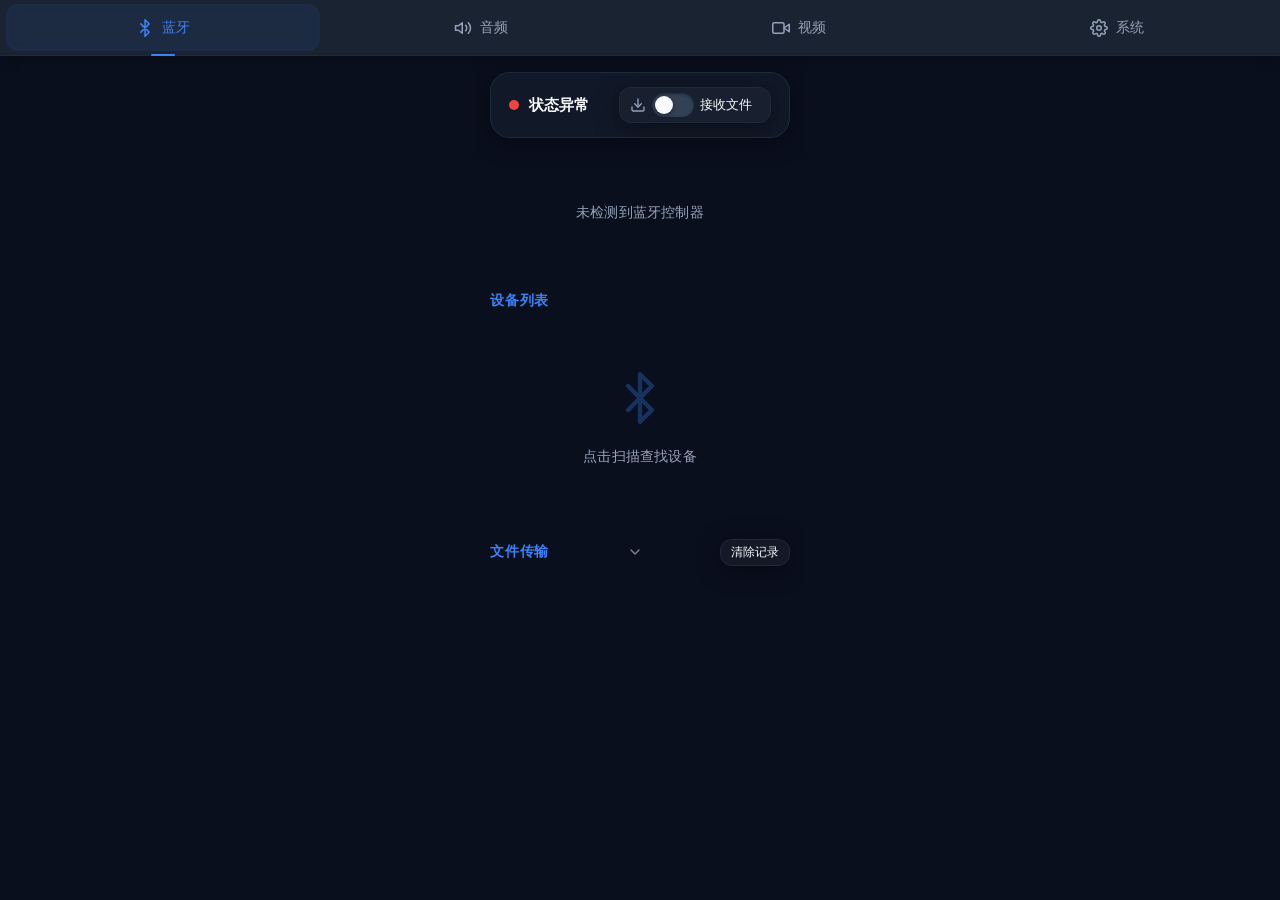
==== app/web/index.html @ a7a77ef3 "refactor: 将项目重命名为 MediaBridge 本次变更将整个项目从 MediaHub 重命名为 MediaBridge，包括： 1. 替换所有日志器名称、配置文件名、服务标识 2. 更新" ====
<!DOCTYPE html>
<html lang="zh-CN">
<head>
    <meta charset="UTF-8">
    <meta name="viewport" content="width=device-width, initial-scale=1.0">
    <meta http-equiv="Cache-Control" content="no-cache, no-store, must-revalidate">
    <meta http-equiv="Pragma" content="no-cache">
    <meta http-equiv="Expires" content="0">
    <title>MediaBridge</title>
    <link rel="stylesheet" href="css/style.css">
</head>
<body>
    <div class="app-container">
        <nav class="tab-nav">
            <button class="tab-item active" data-tab="bluetooth">
                <svg viewBox="0 0 24 24" fill="none" stroke="currentColor" stroke-width="2" stroke-linecap="round" stroke-linejoin="round">
                    <path d="M6.5 6.5l11 11L12 23V1l5.5 5.5-11 11"/>
                </svg>
                <span>蓝牙</span>
            </button>
            <button class="tab-item" data-tab="audio">
                <svg viewBox="0 0 24 24" fill="none" stroke="currentColor" stroke-width="2" stroke-linecap="round" stroke-linejoin="round">
                    <polygon points="11 5 6 9 2 9 2 15 6 15 11 19 11 5"/>
                    <path d="M15.54 8.46a5 5 0 0 1 0 7.07"/>
                    <path d="M19.07 4.93a10 10 0 0 1 0 14.14"/>
                </svg>
                <span>音频</span>
            </button>
            <button class="tab-item" data-tab="video">
                <svg viewBox="0 0 24 24" fill="none" stroke="currentColor" stroke-width="2" stroke-linecap="round" stroke-linejoin="round">
                    <polygon points="23 7 16 12 23 17 23 7"/>
                    <rect x="1" y="5" width="15" height="14" rx="2" ry="2"/>
                </svg>
                <span>视频</span>
            </button>
            <button class="tab-item" data-tab="system">
                <svg viewBox="0 0 24 24" fill="none" stroke="currentColor" stroke-width="2" stroke-linecap="round" stroke-linejoin="round">
                    <circle cx="12" cy="12" r="3"/>
                    <path d="M19.4 15a1.65 1.65 0 0 0 .33 1.82l.06.06a2 2 0 0 1 0 2.83 2 2 0 0 1-2.83 0l-.06-.06a1.65 1.65 0 0 0-1.82-.33 1.65 1.65 0 0 0-1 1.51V21a2 2 0 0 1-2 2 2 2 0 0 1-2-2v-.09A1.65 1.65 0 0 0 9 19.4a1.65 1.65 0 0 0-1.82.33l-.06.06a2 2 0 0 1-2.83 0 2 2 0 0 1 0-2.83l.06-.06a1.65 1.65 0 0 0 .33-1.82 1.65 1.65 0 0 0-1.51-1H3a2 2 0 0 1-2-2 2 2 0 0 1 2-2h.09A1.65 1.65 0 0 0 4.6 9a1.65 1.65 0 0 0-.33-1.82l-.06-.06a2 2 0 0 1 0-2.83 2 2 0 0 1 2.83 0l.06.06a1.65 1.65 0 0 0 1.82.33H9a1.65 1.65 0 0 0 1-1.51V3a2 2 0 0 1 2-2 2 2 0 0 1 2 2v.09a1.65 1.65 0 0 0 1 1.51 1.65 1.65 0 0 0 1.82-.33l.06-.06a2 2 0 0 1 2.83 0 2 2 0 0 1 0 2.83l-.06.06a1.65 1.65 0 0 0-.33 1.82V9a1.65 1.65 0 0 0 1.51 1H21a2 2 0 0 1 2 2 2 2 0 0 1-2 2h-.09a1.65 1.65 0 0 0-1.51 1z"/>
                </svg>
                <span>系统</span>
            </button>
        </nav>

        <main class="main-content">
            <section id="bluetoothTab" class="tab-panel active">
                <div class="status-bar">
                    <div class="status-left">
                        <div id="overallStatusDot" class="status-dot"></div>
                        <span id="overallStatusText">检测中...</span>
                        <div class="controller-info-inline" id="controllerInfoInline"></div>
                    </div>
                    <div class="status-right">
                        <div class="power-toggle" id="powerToggle" style="display: none;">
                            <svg class="power-icon" viewBox="0 0 24 24" fill="none" stroke="currentColor" stroke-width="2" stroke-linecap="round" stroke-linejoin="round">
                                <path d="M18.36 6.64a9 9 0 1 1-12.72 0"/>
                                <line x1="12" y1="2" x2="12" y2="12"/>
                            </svg>
                            <label class="switch">
                                <input type="checkbox" id="powerSwitch">
                                <span class="slider"></span>
                            </label>
                            <span class="toggle-label">电源</span>
                        </div>
                        <div class="power-toggle discoverable-toggle" id="discoverableToggle" style="display: none;">
                            <svg class="power-icon" viewBox="0 0 24 24" fill="none" stroke="currentColor" stroke-width="2" stroke-linecap="round" stroke-linejoin="round">
                                <path d="M1 12s4-8 11-8 11 8 11 8-4 8-11 8-11-8-11-8z"/>
                                <circle cx="12" cy="12" r="3"/>
                            </svg>
                            <label class="switch">
                                <input type="checkbox" id="discoverableSwitch">
                                <span class="slider"></span>
                            </label>
                            <span class="toggle-label">可发现</span>
                            <input type="number" id="discoverableTimeout" class="discoverable-timeout-input" value="180" min="0" max="3600" step="30" title="可发现超时（秒）" style="display:none;">
                            <span id="discoverableTimeoutLabel" class="discoverable-timeout-label" style="display:none;">秒</span>
                        </div>
                        <div class="power-toggle pairable-toggle" id="pairableToggle" style="display: none;">
                            <svg class="power-icon" viewBox="0 0 24 24" fill="none" stroke="currentColor" stroke-width="2" stroke-linecap="round" stroke-linejoin="round">
                                <path d="M21 2l-2 2m-7.61 7.61a5.5 5.5 0 1 1-7.778 7.778 5.5 5.5 0 0 1 7.777-7.777zm0 0L15.5 7.5m0 0l3 3L22 7l-3-3m-3.5 3.5L19 4"/>
                            </svg>
                            <label class="switch">
                                <input type="checkbox" id="pairableSwitch">
                                <span class="slider"></span>
                            </label>
                            <span class="toggle-label">可配对</span>
                        </div>
                        <div class="power-toggle reconnect-toggle" id="reconnectToggle" style="display: none;">
                            <svg class="power-icon" viewBox="0 0 24 24" fill="none" stroke="currentColor" stroke-width="2" stroke-linecap="round" stroke-linejoin="round">
                                <polyline points="23 4 23 10 17 10"/>
                                <path d="M20.49 15a9 9 0 1 1-2.12-9.36L23 10"/>
                            </svg>
                            <label class="switch">
                                <input type="checkbox" id="autoReconnectSwitch">
                                <span class="slider"></span>
                            </label>
                            <span class="toggle-label">自动重连</span>
                        </div>
                        <div class="power-toggle obex-receive-toggle" id="obexReceiveToggle">
                            <svg class="power-icon" viewBox="0 0 24 24" fill="none" stroke="currentColor" stroke-width="2" stroke-linecap="round" stroke-linejoin="round">
                                <path d="M21 15v4a2 2 0 0 1-2 2H5a2 2 0 0 1-2-2v-4"/><polyline points="7 10 12 15 17 10"/><line x1="12" y1="15" x2="12" y2="3"/>
                            </svg>
                            <label class="switch" title="接收文件开关">
                                <input type="checkbox" id="obexReceiveSwitch">
                                <span class="slider"></span>
                            </label>
                            <span class="toggle-label">接收文件</span>
                        </div>
                        <button id="scanBtn" class="btn btn-primary btn-scan">
                            <svg viewBox="0 0 24 24" fill="none" stroke="currentColor" stroke-width="2" stroke-linecap="round" stroke-linejoin="round">
                                <circle cx="11" cy="11" r="8"/><line x1="21" y1="21" x2="16.65" y2="16.65"/>
                            </svg>
                            扫描
                        </button>
                        <button id="installDriverBtn" class="btn btn-accent" style="display: none;">安装驱动</button>
                    </div>
                </div>

                <div id="controllersGrid" class="controllers-grid">
                    <div class="loading-state"><div class="spinner"></div></div>
                </div>

                <div class="section-header">
                    <h2>设备列表</h2>
                    <span id="deviceCount" class="device-count"></span>
                </div>
                <div id="bluetoothDeviceList" class="device-grid">
                    <div class="empty-state">
                        <svg viewBox="0 0 24 24" fill="none" stroke="currentColor" stroke-width="2" stroke-linecap="round" stroke-linejoin="round">
                            <path d="M6.5 6.5l11 11L12 23V1l5.5 5.5-11 11"/>
                        </svg>
                        <p>点击扫描查找设备</p>
                    </div>
                </div>

                <div class="section-header collapsible-header section-header-spaced" id="fileTransferHeader">
                    <h2>文件传输</h2>
                    <svg class="collapse-icon" viewBox="0 0 24 24" fill="none" stroke="currentColor" stroke-width="2" stroke-linecap="round" stroke-linejoin="round"><polyline points="6 9 12 15 18 9"/></svg>
                    <div class="file-transfer-controls" onclick="event.stopPropagation();">
                        <button class="btn btn-sm btn-secondary" id="clearTransfersBtn">清除记录</button>
                    </div>
                </div>
                <div id="fileTransferList" class="file-transfer-list" style="display:none;">
                    <div class="empty-state">
                        <p>暂无文件传输</p>
                    </div>
                </div>
                <div id="receivedFilesSection" style="display:none;">
                    <div class="section-header received-files-header">
                        <h3>已接收文件</h3>
                    </div>
                    <div id="receivedFilesList" class="received-files-list"></div>
                </div>
            </section>

            <section id="audioTab" class="tab-panel">
                <div class="section-header">
                    <h2>音频设备</h2>
                    <button id="audioScanBtn" class="btn btn-secondary btn-scan">
                        <svg viewBox="0 0 24 24" fill="none" stroke="currentColor" stroke-width="2" stroke-linecap="round" stroke-linejoin="round">
                            <circle cx="11" cy="11" r="8"/><line x1="21" y1="21" x2="16.65" y2="16.65"/>
                        </svg>
                        扫描
                    </button>
                </div>
                <div id="audioDeviceList" class="device-grid">
                    <div class="loading-state"><div class="spinner"></div></div>
                </div>
                <div class="section-header section-header-spaced-sm">
                    <h2>应用路由</h2>
                    <button id="refreshStreamsBtn" class="btn btn-secondary btn-refresh">刷新</button>
                </div>
                <div id="routingOverview" class="routing-overview collapsed">
                    <div class="routing-overview-header" id="routingOverviewHeader">
                        <h3>
                            <svg viewBox="0 0 24 24" fill="none" stroke="currentColor" stroke-width="2" stroke-linecap="round" stroke-linejoin="round" width="14" height="14"><path d="M4 15s1-1 4-1 5 2 8 2 4-1 4-1V3s-1 1-4 1-5-2-8-2-4 1-4 1z"/><line x1="4" y1="22" x2="4" y2="15"/></svg>
                            路由概览
                        </h3>
                        <svg class="routing-overview-expand-icon" viewBox="0 0 24 24" fill="none" stroke="currentColor" stroke-width="2" stroke-linecap="round" stroke-linejoin="round"><polyline points="6 9 12 15 18 9"/></svg>
                    </div>
                    <div class="routing-overview-content" id="routingOverviewContent">
                        <p>加载中...</p>
                    </div>
                </div>
                <div id="audioStreamList" class="stream-list">
                    <div class="empty-state"><p class="empty-state-text">加载中...</p></div>
                </div>
            </section>

            <section id="videoTab" class="tab-panel">
                <div class="section-header">
                    <h2>视频设备</h2>
                    <button id="videoScanBtn" class="btn btn-secondary btn-scan">
                        <svg viewBox="0 0 24 24" fill="none" stroke="currentColor" stroke-width="2" stroke-linecap="round" stroke-linejoin="round">
                            <circle cx="11" cy="11" r="8"/><line x1="21" y1="21" x2="16.65" y2="16.65"/>
                        </svg>
                        扫描
                    </button>
                </div>
                <div id="videoDeviceList" class="device-grid">
                    <div class="empty-state">
                        <svg viewBox="0 0 24 24" fill="none" stroke="currentColor" stroke-width="2" stroke-linecap="round" stroke-linejoin="round">
                            <polygon points="23 7 16 12 23 17 23 7"/>
                            <rect x="1" y="5" width="15" height="14" rx="2" ry="2"/>
                        </svg>
                        <p>点击扫描查找视频设备</p>
                    </div>
                </div>
            </section>

            <section id="systemTab" class="tab-panel">
                <div class="section-header">
                    <h2>系统概览</h2>
                    <button id="fixAllBtn" class="btn btn-accent" style="display: none;">一键修复</button>
                </div>
                <div id="systemOverview" class="overview-container">
                    <div class="loading-state"><div class="spinner"></div></div>
                </div>
            </section>
        </main>
    </div>

    <div id="toastContainer" class="toast-container"></div>

    <div id="pinDialog" class="pin-dialog" style="display: none;">
        <div class="pin-dialog-backdrop"></div>
        <div class="pin-dialog-content">
            <h3>需要 PIN 码</h3>
            <p>此蓝牙设备要求输入 PIN 码才能配对。</p>
            <p class="pin-dialog-device" id="pinDialogDevice"></p>
            <input type="text" id="pinInput" class="pin-input" placeholder="输入 PIN 码（通常为 0000 或 1234）" maxlength="16" autocomplete="off">
            <div class="pin-dialog-actions">
                <button id="pinCancelBtn" class="btn btn-secondary">取消</button>
                <button id="pinConfirmBtn" class="btn btn-accent">确认配对</button>
            </div>
        </div>
    </div>

    <div id="fileSendDialog" class="pin-dialog" style="display: none;">
        <div class="pin-dialog-backdrop"></div>
        <div class="pin-dialog-content">
            <h3>发送文件</h3>
            <p>发送文件到：<span id="fileSendTarget" class="pin-dialog-device file-send-target"></span></p>
            <p class="file-send-hint">对方设备需支持 OBEX 文件传输（OPP），音频设备通常不支持</p>
            <div class="file-select-area" id="fileSelectArea">
                <svg viewBox="0 0 24 24" fill="none" stroke="currentColor" stroke-width="2" stroke-linecap="round" stroke-linejoin="round" width="32" height="32">
                    <path d="M21 15v4a2 2 0 0 1-2 2H5a2 2 0 0 1-2-2v-4"/>
                    <polyline points="17 8 12 3 7 8"/>
                    <line x1="12" y1="3" x2="12" y2="15"/>
                </svg>
                <p>点击选择文件或拖放文件到此处</p>
                <input type="file" id="fileSendInput" style="display:none;">
            </div>
            <div id="fileSendFileInfo" style="display:none;">
                <div class="file-info-row">
                    <span class="detail-label">文件名</span>
                    <span class="detail-value" id="fileSendName">-</span>
                </div>
                <div class="file-info-row">
                    <span class="detail-label">大小</span>
                    <span class="detail-value" id="fileSendSize">-</span>
                </div>
            </div>
            <div id="fileSendProgress" style="display:none;">
                <div class="transfer-progress-bar"><div class="transfer-progress-fill" id="fileSendProgressBar"></div></div>
                <p class="file-send-status" id="fileSendStatus">上传中...</p>
            </div>
            <div class="pin-dialog-actions pin-dialog-actions-spaced">
                <button id="fileSendCancelBtn" class="btn btn-secondary">取消</button>
                <button id="fileSendConfirmBtn" class="btn btn-accent" disabled>发送</button>
            </div>
        </div>
    </div>
    
    <script src="js/app.js"></script>
</body>
</html>
---- app/web/css/style.css ----
:root {
    /* ── 配色体系 ── */
    --color-primary: #0F172A;
    --color-primary-hover: #1E293B;
    --color-on-primary: #F8FAFC;
    --color-secondary: #334155;
    --color-accent: #3B82F6;
    --color-accent-hover: #60A5FA;
    --color-bluetooth: #2563EB;
    --color-status-green: #22C55E;
    --color-background: #0A0F1E;
    --color-surface: #111827;
    --color-surface-elevated: #1A2332;
    --color-foreground: #F8FAFC;
    --color-foreground-muted: #94A3B8;
    --color-border: #1E293B;
    --color-destructive: #EF4444;
    --color-success: #22C55E;
    --color-warning: #F59E0B;

    /* ── 圆角 ── */
    --radius-sm: 8px;
    --radius-md: 12px;
    --radius-lg: 16px;
    --radius-xl: 20px;

    /* ── 阴影 ── */
    --shadow-card: 0 4px 24px rgba(0, 0, 0, 0.4), 0 0 1px rgba(148, 163, 184, 0.1);
    --shadow-elevated: 0 8px 32px rgba(0, 0, 0, 0.5), 0 0 1px rgba(148, 163, 184, 0.08);

    /* ── 过渡 ── */
    --transition-fast: 180ms cubic-bezier(0.4, 0, 0.2, 1);
    --transition-normal: 280ms cubic-bezier(0.4, 0, 0.2, 1);
    --transition-spring: 400ms cubic-bezier(0.16, 1, 0.3, 1);

    /* ── 扫描动画尺寸 ── */
    --scan-size: 120px;
}

* {
    margin: 0;
    padding: 0;
    box-sizing: border-box;
}

html {
    font-size: 16px;
    -webkit-text-size-adjust: 100%;
}

html, body {
    height: 100%;
}

body {
    font-family: -apple-system, BlinkMacSystemFont, 'Segoe UI', 'PingFang SC', 'Microsoft YaHei', sans-serif;
    background: var(--color-background);
    color: var(--color-foreground);
    line-height: 1.5;
    -webkit-font-smoothing: antialiased;
    -moz-osx-font-smoothing: grayscale;
    font-size: 14px;
}

.app-container {
    display: flex;
    flex-direction: column;
    min-height: 100vh;
    max-width: 100%;
    overflow-x: hidden;
}

.tab-nav {
    display: flex;
    background: var(--color-surface-elevated);
    border-bottom: 1px solid var(--color-border);
    padding: 0 4px;
    position: sticky;
    top: 0;
    z-index: 100;
    box-shadow: 0 2px 12px rgba(0, 0, 0, 0.35);
}

.tab-item {
    flex: 1;
    display: flex;
    align-items: center;
    justify-content: center;
    gap: 8px;
    padding: 14px 16px;
    background: transparent;
    border: none;
    color: var(--color-foreground-muted);
    font-family: inherit;
    font-size: 0.9rem;
    font-weight: 500;
    cursor: pointer;
    transition: all var(--transition-normal);
    position: relative;
    border-radius: var(--radius-md);
    margin: 4px 2px;
}

.tab-item svg {
    width: 18px;
    height: 18px;
    transition: all var(--transition-normal);
}

.tab-item:hover {
    color: var(--color-foreground);
    background: rgba(255, 255, 255, 0.04);
}

.tab-item.active {
    color: var(--color-accent);
    background: rgba(59, 130, 246, 0.08);
    box-shadow: inset 0 0 12px rgba(59, 130, 246, 0.06);
}

.tab-item.active svg {
    filter: none;
}

.tab-item.active::after {
    content: '';
    position: absolute;
    bottom: -5px;
    left: 50%;
    transform: translateX(-50%);
    width: 24px;
    height: 2px;
    background: var(--color-accent);
    border-radius: 2px;
}

.main-content {
    flex: 1;
    padding: clamp(8px, 3vw, 16px);
    overflow-y: auto;
    position: relative;
    z-index: 1;
}

.tab-panel {
    display: none;
}

.tab-panel.active {
    display: block;
}

.status-bar {
    display: flex;
    align-items: center;
    justify-content: space-between;
    gap: 12px;
    padding: 14px 18px;
    background: var(--color-surface);
    border: 1px solid var(--color-border);
    border-radius: var(--radius-xl);
    margin-bottom: 16px;
    box-shadow: var(--shadow-card);
    flex-wrap: wrap;
    overflow: hidden;
}

.status-left {
    display: flex;
    align-items: center;
    gap: 10px;
    flex: 1;
    min-width: 0;
}

.status-dot {
    width: 10px;
    height: 10px;
    border-radius: 50%;
    background: var(--color-destructive);
    flex-shrink: 0;
    cursor: pointer;
    transition: all var(--transition-normal);
}

.status-dot.active {
    background: var(--color-status-green);
}

.status-dot.warning {
    background: var(--color-warning);
}

.status-dot.error {
    animation: pulse 1.5s ease-in-out infinite;
}

#overallStatusText {
    font-size: 0.95rem;
    font-weight: 600;
    color: var(--color-foreground);
    white-space: nowrap;
}

.controller-info-inline {
    display: flex;
    align-items: center;
    gap: 12px;
    margin-left: 8px;
    flex-wrap: wrap;
}

.controller-inline-item {
    display: inline-flex;
    align-items: center;
    gap: 4px;
    font-size: 0.78rem;
    color: var(--color-foreground-muted);
    padding: 4px 10px;
    background: rgba(255, 255, 255, 0.03);
    border: 1px solid var(--color-border);
    border-radius: var(--radius-sm);
    white-space: nowrap;
}

.controller-inline-item .label {
    color: var(--color-accent);
    text-transform: uppercase;
    font-size: 0.7rem;
    font-weight: 600;
    letter-spacing: 0.3px;
}

.controller-inline-item .value {
    color: var(--color-foreground);
    font-weight: 500;
    font-family: 'SF Mono', 'Fira Code', monospace;
    font-size: 0.82rem;
}

.controller-inline-item .value.success {
    color: var(--color-status-green);
}

.controller-inline-item .value.warning {
    color: var(--color-warning);
}

.status-right {
    display: flex;
    align-items: center;
    gap: 8px;
    flex-shrink: 0;
    flex-wrap: wrap;
}

.power-toggle,
.discoverable-toggle {
    display: flex;
    align-items: center;
    gap: 6px;
    padding: 5px 10px;
    background: rgba(255, 255, 255, 0.03);
    border: 1px solid var(--color-border);
    border-radius: var(--radius-md);
    box-shadow: var(--shadow-card);
    flex-shrink: 0;
    cursor: pointer;
    transition: all var(--transition-fast);
}

.power-icon {
    width: 16px;
    height: 16px;
    color: var(--color-foreground-muted);
    transition: color var(--transition-fast);
}

.power-toggle.active .power-icon,
.discoverable-toggle.active .power-icon,
.reconnect-toggle.active .power-icon {
    color: var(--color-accent);
}

.switch {
    position: relative;
    display: inline-block;
    width: 42px;
    height: 24px;
    cursor: pointer;
}

.switch input {
    opacity: 0;
    width: 0;
    height: 0;
}

.slider {
    position: absolute;
    top: 0;
    left: 0;
    right: 0;
    bottom: 0;
    background: var(--color-secondary);
    border-radius: 24px;
    transition: all var(--transition-normal);
    box-shadow: inset 0 1px 3px rgba(0, 0, 0, 0.4);
}

.slider::before {
    content: '';
    position: absolute;
    width: 18px;
    height: 18px;
    left: 3px;
    bottom: 3px;
    background: var(--color-foreground);
    border-radius: 50%;
    transition: all var(--transition-normal);
    box-shadow: 0 2px 4px rgba(0, 0, 0, 0.4);
}

.switch input:checked + .slider {
    background: var(--color-accent);
}

.switch input:checked + .slider::before {
    transform: translateX(18px);
}

.switch input:focus + .slider {
    box-shadow: 0 0 0 2px rgba(59, 130, 246, 0.25);
}

.btn {
    display: inline-flex;
    align-items: center;
    justify-content: center;
    gap: 6px;
    padding: 9px 16px;
    border: 1px solid transparent;
    border-radius: var(--radius-md);
    font-family: inherit;
    font-size: 0.85rem;
    font-weight: 500;
    cursor: pointer;
    transition: all var(--transition-fast);
    white-space: nowrap;
    box-shadow: var(--shadow-card);
}

.btn:hover {
    transform: translateY(-1px);
    box-shadow: var(--shadow-card);
}

.btn:active {
    transform: translateY(0);
    box-shadow: inset 0 1px 3px rgba(0, 0, 0, 0.4);
}

.btn svg {
    width: 16px;
    height: 16px;
    flex-shrink: 0;
}

.btn-primary {
    background: linear-gradient(135deg, var(--color-primary) 0%, var(--color-primary-hover) 100%);
    color: var(--color-on-primary);
    border-color: rgba(255, 255, 255, 0.08);
}

.btn-primary:hover {
    background: linear-gradient(135deg, var(--color-primary-hover) 0%, #1D3260 100%);
}

.btn-accent {
    background: linear-gradient(135deg, var(--color-accent) 0%, var(--color-accent-hover) 100%);
    color: #fff;
    font-weight: 600;
    border-color: rgba(59, 130, 246, 0.3);
}

.btn-accent:hover {
    background: linear-gradient(135deg, var(--color-accent-hover) 0%, #93C5FD 100%);
}

.btn-secondary {
    background: rgba(255, 255, 255, 0.04);
    color: var(--color-foreground);
    border: 1px solid var(--color-border);
}

.btn-secondary:hover {
    background: rgba(255, 255, 255, 0.08);
    border-color: var(--color-foreground-muted);
}

.btn-danger {
    background: rgba(220, 38, 38, 0.1);
    color: var(--color-destructive);
    border: 1px solid rgba(220, 38, 38, 0.3);
}

.btn-danger:hover {
    background: rgba(220, 38, 38, 0.2);
}

.btn-warning {
    background: rgba(217, 119, 6, 0.1);
    color: var(--color-warning, #d97706);
    border: 1px solid rgba(217, 119, 6, 0.3);
}

.btn-warning:hover {
    background: rgba(217, 119, 6, 0.2);
}

.btn-sm {
    padding: 4px 10px;
    font-size: 12px;
}

.btn:disabled {
    opacity: 0.45;
    cursor: not-allowed;
    transform: none !important;
}

.controllers-grid {
    display: grid;
    grid-template-columns: repeat(auto-fit, minmax(280px, 1fr));
    gap: 12px;
    margin-bottom: 20px;
}

.controller-card {
    background: var(--color-surface);
    border: 1px solid var(--color-border);
    border-radius: var(--radius-xl);
    padding: 0;
    transition: all var(--transition-spring);
    overflow: hidden;
    box-shadow: var(--shadow-card);
}

.controller-card:hover {
    border-color: rgba(59, 130, 246, 0.25);
    box-shadow: 0 8px 28px rgba(0, 0, 0, 0.45);
    transform: translateY(-2px);
}

.controller-summary {
    display: flex;
    align-items: center;
    justify-content: space-between;
    padding: 12px 16px;
    cursor: pointer;
    user-select: none;
    transition: background var(--transition-fast);
}

.controller-summary:hover {
    background: rgba(255, 255, 255, 0.02);
}

.controller-summary-left {
    display: flex;
    align-items: center;
    gap: 10px;
    flex: 1;
    min-width: 0;
}

.controller-summary-left .status-dot {
    flex-shrink: 0;
}

.controller-summary-name {
    font-weight: 600;
    font-size: 0.92rem;
    color: var(--color-foreground);
    letter-spacing: 0.2px;
}

.controller-summary-sep {
    color: var(--color-border);
    font-size: 0.8rem;
}

/* ── 依赖卡片折叠摘要 ── */
.dep-summary-items {
    display: inline-flex;
    align-items: center;
    gap: 6px;
    margin-left: 8px;
}

.dep-summary-item {
    display: inline-flex;
    align-items: center;
    padding: 2px 8px;
    border-radius: var(--radius-sm);
    font-size: 0.72rem;
    font-weight: 600;
    font-family: 'SF Mono', 'Fira Code', monospace;
    letter-spacing: 0.3px;
    white-space: nowrap;
}

.dep-summary-item.ok {
    background: rgba(34, 197, 94, 0.12);
    color: var(--color-status-green);
}

.dep-summary-item.error {
    background: rgba(220, 38, 38, 0.12);
    color: var(--color-destructive);
}

.dep-dots {
    display: flex;
    flex-wrap: wrap;
    align-items: center;
    justify-content: center;
    gap: 6px;
    padding: 4px 8px;
}

.dep-dot {
    width: 10px;
    height: 10px;
    border-radius: 50%;
    flex-shrink: 0;
    transition: all var(--transition-fast);
}

.dep-dot.ok {
    background: var(--color-status-green);
}

.dep-dot.warn {
    background: var(--color-warning);
}

.dep-dot.error {
    background: var(--color-destructive);
}

/* 依赖卡片：摘要行布局 — 左侧固定靠左，右侧标签+圆点居中填充 */
#depCard .controller-summary {
    justify-content: space-between;
}

#depCard .controller-summary-left {
    justify-content: flex-start;
    flex-wrap: nowrap;
    gap: 10px;
}

/* 圆点区域填充剩余空间并居中 */
#depCard .dep-dots {
    flex: 1;
    justify-content: center;
}

.controller-summary-bus {
    font-size: 0.78rem;
    color: var(--color-accent);
    font-weight: 500;
}

.controller-summary-mac {
    font-family: 'SF Mono', 'Fira Code', monospace;
    font-size: 0.72rem;
    color: var(--color-foreground-muted);
    background: rgba(255, 255, 255, 0.03);
    padding: 2px 6px;
    border-radius: 4px;
}

.controller-expand-icon {
    width: 18px;
    height: 18px;
    color: var(--color-foreground-muted);
    transition: transform 0.25s ease, color var(--transition-fast);
    flex-shrink: 0;
}

.controller-card:hover .controller-expand-icon {
    color: var(--color-accent);
}

.controller-card.collapsed .controller-expand-icon {
    transform: rotate(0deg);
}

.controller-card:not(.collapsed) .controller-expand-icon {
    transform: rotate(180deg);
}

.controller-detail {
    max-height: 2000px;
    padding: 0 16px 16px;
    opacity: 1;
    transition: max-height 0.3s ease, padding 0.3s ease, opacity 0.2s ease;
    overflow: visible;
    border-top: 1px solid var(--color-border);
}

.controller-card.collapsed .controller-detail {
    max-height: 0;
    padding-top: 0;
    padding-bottom: 0;
    opacity: 0;
}

.controller-header {
    display: flex;
    align-items: center;
    justify-content: space-between;
    margin-bottom: 12px;
    padding-bottom: 10px;
    border-bottom: 1px solid var(--color-border);
}

.controller-name {
    font-weight: 600;
    font-size: 0.92rem;
    color: var(--color-foreground);
    letter-spacing: 0.3px;
}

.controller-status {
    display: flex;
    align-items: center;
    gap: 6px;
    font-size: 0.82rem;
    color: var(--color-foreground-muted);
    padding: 3px 10px;
    background: rgba(255, 255, 255, 0.03);
    border-radius: var(--radius-sm);
}

.controller-status .status-dot {
    width: 8px;
    height: 8px;
}

.controller-info {
    display: grid;
    grid-template-columns: repeat(2, 1fr);
    gap: 10px 16px;
}

.info-item {
    display: flex;
    flex-direction: column;
    gap: 2px;
    padding: 6px 10px;
    background: rgba(0, 0, 0, 0.2);
    border-radius: var(--radius-sm);
    border: 1px solid rgba(148, 163, 184, 0.05);
}

.info-label {
    font-size: 0.7rem;
    color: var(--color-accent);
    text-transform: uppercase;
    font-weight: 600;
    letter-spacing: 0.4px;
}

.info-value {
    font-size: 0.82rem;
    color: var(--color-foreground);
    font-weight: 500;
}

.info-value.mono {
    font-family: 'SF Mono', 'Fira Code', monospace;
    font-size: 0.82rem;
}

.info-value.success {
    color: var(--color-status-green);
}

.info-value.warning {
    color: var(--color-warning);
}

.info-value.error {
    color: var(--color-destructive);
}

.section-header {
    display: flex;
    align-items: center;
    justify-content: space-between;
    margin-bottom: 12px;
}

.section-header h2 {
    font-size: 0.85rem;
    font-weight: 600;
    color: var(--color-accent);
    text-transform: uppercase;
    letter-spacing: 0.8px;
}

.device-count {
    font-size: 0.78rem;
    color: var(--color-accent);
    background: rgba(59, 130, 246, 0.25);
    padding: 4px 12px;
    border-radius: 20px;
    border: 1px solid rgba(59, 130, 246, 0.15);
    font-weight: 600;
}
.device-count:empty {
    display: none;
}

.device-grid {
    display: grid;
    grid-template-columns: repeat(3, 1fr);
    gap: 12px;
}

.device-section-header {
    grid-column: 1 / -1;
    display: flex;
    align-items: center;
    gap: 8px;
    padding: 8px 12px;
    font-size: 0.82rem;
    font-weight: 600;
    color: var(--color-accent);
    background: var(--color-surface);
    border: 1px solid var(--color-border);
    border-radius: var(--radius-md);
    margin: 0;
    box-shadow: var(--shadow-card);
}

.device-section-header .section-icon {
    font-size: 1rem;
}

.device-card {
    background: var(--color-surface);
    border: 1px solid var(--color-border);
    border-radius: var(--radius-xl);
    padding: 16px;
    transition: all var(--transition-spring);
    cursor: default;
    min-width: 0;
    display: flex;
    flex-direction: column;
    box-shadow: var(--shadow-card);
}

.device-card:hover {
    border-color: rgba(59, 130, 246, 0.25);
    box-shadow: 0 8px 28px rgba(0, 0, 0, 0.45);
    transform: translateY(-2px);
}

.device-header {
    display: flex;
    justify-content: space-between;
    align-items: flex-start;
    gap: 10px;
    margin-bottom: 12px;
}

.device-info {
    flex: 1;
    min-width: 0;
}

.device-name {
    font-size: 0.92rem;
    font-weight: 600;
    color: var(--color-foreground);
    word-break: break-word;
    line-height: 1.3;
    display: -webkit-box;
    -webkit-line-clamp: 2;
    -webkit-box-orient: vertical;
    overflow: hidden;
    min-height: calc(0.92rem * 1.3 * 2);
    letter-spacing: 0.2px;
}

.device-details {
    margin-bottom: 12px;
    padding: 10px 0;
    border-top: 1px solid var(--color-border);
    border-bottom: 1px solid var(--color-border);
    overflow: hidden;
    flex: 1 1 auto;
}

.device-actions {
    display: flex;
    gap: 6px;
    flex-wrap: wrap;
    justify-content: flex-end;
    margin-top: auto;
}

.device-actions .btn {
    padding: 6px 12px;
    font-size: 0.78rem;
}

.device-actions .btn svg {
    width: 14px;
    height: 14px;
}

.default-badge {
    display: inline-flex;
    align-items: center;
    padding: 3px 10px;
    border-radius: 20px;
    font-size: 0.72rem;
    font-weight: 600;
    background: rgba(59, 130, 246, 0.25);
    color: var(--color-accent);
    letter-spacing: 0.3px;
    flex-shrink: 0;
    border: 1px solid rgba(59, 130, 246, 0.2);
}

.loading-state {
    display: flex;
    justify-content: center;
    align-items: center;
    padding: 40px;
    grid-column: 1 / -1;
}

.spinner {
    width: 28px;
    height: 28px;
    border: 3px solid var(--color-border);
    border-top-color: var(--color-accent);
    border-radius: 50%;
    animation: spin 0.8s linear infinite;
}

@keyframes spin {
    to { transform: rotate(360deg); }
}

.empty-state {
    text-align: center;
    padding: 48px 20px;
    color: var(--color-foreground-muted);
    grid-column: 1 / -1;
}

.empty-state svg {
    width: 52px;
    height: 52px;
    margin-bottom: 16px;
    opacity: 0.3;
    color: var(--color-accent);
}

.empty-state p {
    font-size: 0.88rem;
    letter-spacing: 0.2px;
}

.empty-state .empty-state-sub {
    font-size: 0.75rem;
    color: var(--color-foreground-muted);
    opacity: 0.7;
    margin-top: 6px;
}

.toast-container {
    position: fixed;
    bottom: 20px;
    left: 50%;
    transform: translateX(-50%);
    z-index: 1000;
    display: flex;
    flex-direction: column;
    gap: 8px;
    width: calc(100% - 32px);
    max-width: 360px;
}

.toast {
    padding: 12px 18px;
    border-radius: var(--radius-md);
    font-size: 0.86rem;
    font-weight: 500;
    text-align: center;
    animation: slideUp 0.3s ease;
    box-shadow: var(--shadow-elevated);
}

@keyframes slideUp {
    from {
        transform: translateY(16px);
        opacity: 0;
    }
    to {
        transform: translateY(0);
        opacity: 1;
    }
}

.toast-success {
    background: rgba(34, 197, 94, 0.85);
    color: #fff;
    border: 1px solid rgba(34, 197, 94, 0.3);
}

.toast-error {
    background: rgba(220, 38, 38, 0.85);
    color: #fff;
    border: 1px solid rgba(220, 38, 38, 0.3);
}

.toast-info {
    background: rgba(12, 20, 50, 0.92);
    color: #fff;
    border: 1px solid var(--color-accent);
}

.toast-warning {
    background: rgba(217, 119, 6, 0.85);
    color: #fff;
    border: 1px solid rgba(217, 119, 6, 0.3);
}

/* 状态栏中等屏幕：提前换行 */
@media (max-width: 900px) {
    .status-bar {
        flex-wrap: wrap;
    }

    .status-right {
        flex-basis: 100%;
        justify-content: flex-end;
        padding-top: 8px;
        border-top: 1px solid var(--color-border);
    }
}

@media (max-width: 768px) {
    /* Tab 导航缩小 */
    .tab-item {
        padding: 12px 12px;
    }

    .device-grid {
        grid-template-columns: 1fr;
    }

    .controllers-grid {
        grid-template-columns: 1fr;
    }

    .status-bar {
        flex-direction: column;
        align-items: stretch;
        gap: 12px;
    }

    .status-left {
        flex-wrap: wrap;
    }

    .status-right {
        justify-content: flex-end;
        padding-top: 8px;
        border-top: 1px solid var(--color-border);
    }

    /* 手机端：控制器摘要标题允许换行，防止竖排 */
    .controller-summary-left {
        flex-wrap: wrap;
        gap: 6px;
    }

    /* 依赖卡片手机端：允许换行 */
    #depCard .controller-summary-left {
        flex-wrap: wrap;
        gap: 8px;
    }

    .controller-summary-name {
        white-space: normal;
        word-break: keep-all;
    }

    .controller-summary-bus {
        display: none;
    }

    .controller-summary-mac {
        display: none;
    }

    /* 依赖卡片折叠摘要：手机端换行 */
    .dep-summary-items {
        flex-basis: 100%;
        margin-left: 0;
        margin-top: 4px;
    }

    #depCard .dep-dots {
        flex: none;
        flex-basis: 100%;
        margin-top: 6px;
        justify-content: center;
        padding: 8px 16px;
    }

    .dependency-item {
        position: relative;
        flex-direction: column;
        align-items: flex-start;
        gap: 4px;
    }

    .dependency-item .dep-name {
        display: block;
        font-size: 0.75rem;
        min-width: 0;
        max-width: none;
        width: 100%;
        padding-right: 56px;
        overflow: visible;
        text-overflow: clip;
        white-space: normal;
        word-break: break-all;
        overflow-wrap: break-word;
        line-height: 1.4;
    }
    
    .dependency-item .dep-desc {
        font-size: 0.7rem;
        min-width: 0;
        max-width: none;
        width: 100%;
        padding-right: 56px;
        overflow: visible;
        text-overflow: clip;
        white-space: normal;
        word-break: break-all;
        overflow-wrap: break-word;
        line-height: 1.4;
    }

    .dependency-item .dep-status {
        position: absolute;
        right: 16px;
        top: 50%;
        transform: translateY(-50%);
    }

}

@media (max-width: 600px) {
    .controller-info-inline {
        display: none;
    }

    .controllers-grid {
        grid-template-columns: 1fr;
    }

    .dependency-item {
        padding: 10px 12px;
        gap: 8px;
    }

    .dep-name {
        font-size: 0.75rem;
    }

    .dep-desc {
        font-size: 0.7rem;
    }
}

@media (min-width: 1200px) {
    .main-content {
        max-width: 1100px;
        margin: 0 auto;
    }
}

@media (prefers-reduced-motion: reduce) {
    *, *::before, *::after {
        animation-duration: 0.01ms !important;
        animation-iteration-count: 1 !important;
        transition-duration: 0.01ms !important;
    }
}

.spin-icon {
    animation: spin 1s linear infinite;
}

.scanning-state {
    text-align: center;
    padding: 50px 20px;
    grid-column: 1 / -1;
}

.scanning-animation {
    position: relative;
    display: inline-block;
    margin-bottom: 16px;
}

.scanning-animation svg {
    width: 56px;
    height: 56px;
    color: var(--color-bluetooth);
    animation: pulse 1.5s ease-in-out infinite;
}

.scanning-waves {
    position: absolute;
    top: 50%;
    left: 50%;
    transform: translate(-50%, -50%);
    width: var(--scan-size);
    height: var(--scan-size);
}

.scanning-waves span {
    position: absolute;
    top: 50%;
    left: 50%;
    transform: translate(-50%, -50%);
    border: 2px solid var(--color-bluetooth);
    border-radius: 50%;
    animation: wave 2s ease-out infinite;
    opacity: 0;
}

.scanning-waves span:nth-child(1) { animation-delay: 0s; }
.scanning-waves span:nth-child(2) { animation-delay: 0.6s; }
.scanning-waves span:nth-child(3) { animation-delay: 1.2s; }

@keyframes pulse {
    0%, 100% { transform: scale(1); opacity: 1; }
    50% { transform: scale(1.1); opacity: 0.8; }
}

@keyframes wave {
    0% {
        width: 20px;
        height: 20px;
        opacity: 0.7;
    }
    100% {
        width: var(--scan-size);
        height: var(--scan-size);
        opacity: 0;
    }
}

.scanning-state p {
    font-size: 0.9rem;
    color: var(--color-foreground-muted);
}

.pairing-state {
    padding: 60px 20px;
}

.pairing-animation {
    display: flex;
    align-items: center;
    justify-content: center;
    gap: 10px;
    margin-bottom: 16px;
}

.pairing-dot {
    width: 12px;
    height: 12px;
    background: var(--color-bluetooth);
    border-radius: 50%;
    animation: pairingBounce 1.2s ease-in-out infinite;
}

.pairing-dot:nth-child(1) { animation-delay: 0s; }
.pairing-dot:nth-child(2) { animation-delay: 0.2s; }
.pairing-dot:nth-child(3) { animation-delay: 0.4s; }

@keyframes pairingBounce {
    0%, 80%, 100% {
        transform: scale(0.6);
        opacity: 0.5;
    }
    40% {
        transform: scale(1.2);
        opacity: 1;
    }
}

.device-detail-row {
    display: flex;
    justify-content: space-between;
    align-items: center;
    padding: 5px 8px;
    border-radius: 4px;
    transition: background var(--transition-fast);
}

.device-detail-row:not(:last-child) {
    margin-bottom: 2px;
}

.device-detail-row:hover {
    background: rgba(255, 255, 255, 0.02);
}

.detail-label {
    font-size: 0.75rem;
    color: var(--color-accent);
    font-weight: 500;
}

.detail-value {
    font-size: 0.82rem;
    color: var(--color-foreground);
    font-weight: 500;
    word-break: break-all;
    overflow-wrap: break-word;
    text-align: right;
    max-width: 100%;
    min-width: 0;
}

.detail-value.mono {
    font-family: 'SF Mono', 'Fira Code', monospace;
    font-size: 0.82rem;
}

.volume-control-row {
    display: flex;
    justify-content: space-between;
    align-items: center;
    padding: 4px 0;
    gap: 8px;
}

.volume-control {
    display: flex;
    align-items: center;
    gap: 8px;
    flex: 1;
    max-width: 220px;
}

.mute-btn {
    display: inline-flex;
    align-items: center;
    justify-content: center;
    width: 30px;
    height: 30px;
    padding: 0;
    background: rgba(255, 255, 255, 0.06);
    border: 1px solid var(--color-border);
    border-radius: var(--radius-sm);
    color: var(--color-foreground);
    cursor: pointer;
    transition: all var(--transition-fast);
    flex-shrink: 0;
}

.mute-btn svg {
    width: 16px;
    height: 16px;
}

.mute-btn:hover {
    background: rgba(255, 255, 255, 0.1);
    border-color: var(--color-foreground-muted);
}

.mute-btn.muted {
    background: rgba(220, 38, 38, 0.15);
    border-color: rgba(220, 38, 38, 0.3);
    color: var(--color-destructive);
}

.mute-btn.muted:hover {
    background: rgba(220, 38, 38, 0.25);
}

.btn-rename {
    background: none;
    border: none;
    color: var(--color-foreground-muted);
    cursor: pointer;
    font-size: 0.85rem;
    padding: 0 4px;
    line-height: 1;
    opacity: 0.4;
    transition: all var(--transition-fast);
    flex-shrink: 0;
}

.btn-rename:hover {
    opacity: 1;
    color: var(--color-accent);
}

.rename-input {
    background: rgba(0, 0, 0, 0.3);
    border: 1px solid var(--color-accent);
    border-radius: var(--radius-sm);
    color: var(--color-foreground);
    font-size: 0.85rem;
    padding: 2px 6px;
    width: 100%;
    outline: none;
    font-family: inherit;
}

.signal-bars {
    display: inline-flex;
    align-items: flex-end;
    gap: 2px;
    vertical-align: middle;
    margin-right: 4px;
    padding: 2px;
}

.signal-bar {
    display: inline-block;
    width: 3px;
    background: rgba(255, 255, 255, 0.1);
    border-radius: 1px;
    height: 6px;
    transition: all var(--transition-fast);
}

.signal-bar:nth-child(2) { height: 9px; }
.signal-bar:nth-child(3) { height: 12px; }
.signal-bar:nth-child(4) { height: 15px; }
.signal-bar:nth-child(5) { height: 18px; }

.signal-bar.active {
    background: var(--color-status-green);
}

.channel-volumes-row {
    display: flex;
    flex-wrap: wrap;
    gap: 6px 12px;
    padding: 4px 0 2px 0;
}

.channel-volume-item {
    display: flex;
    align-items: center;
    gap: 4px;
    font-size: 0.7rem;
}

.channel-label {
    color: var(--color-muted, #94a3b8);
    min-width: 24px;
}

.channel-volume-slider {
    width: 60px;
    height: 4px;
}

.channel-vol-text {
    min-width: 28px;
    text-align: right;
    color: var(--color-muted, #94a3b8);
}

.balance-control {
    display: flex;
    align-items: center;
    gap: 6px;
    flex: 1;
    max-width: 220px;
}

.balance-label {
    font-size: 0.72rem;
    font-weight: 600;
    color: var(--color-foreground-muted);
    min-width: 12px;
    text-align: center;
    flex-shrink: 0;
}

.balance-slider {
    -webkit-appearance: none;
    appearance: none;
    flex: 1;
    height: 3px;
    border-radius: 2px;
    background: linear-gradient(to right, var(--color-accent), var(--color-border), var(--color-accent));
    outline: none;
    cursor: pointer;
    min-width: 50px;
}

.balance-slider::-webkit-slider-thumb {
    -webkit-appearance: none;
    appearance: none;
    width: 14px;
    height: 14px;
    border-radius: 50%;
    background: var(--color-surface);
    border: 2px solid var(--color-accent);
    box-shadow: 0 1px 3px rgba(0, 0, 0, 0.3);
    cursor: pointer;
    transition: all var(--transition-fast);
}

.balance-slider::-webkit-slider-thumb:hover {
    transform: scale(1.12);
}

.balance-slider::-moz-range-thumb {
    width: 14px;
    height: 14px;
    border-radius: 50%;
    background: var(--color-surface);
    border: 2px solid var(--color-accent);
    box-shadow: 0 1px 3px rgba(0, 0, 0, 0.3);
    cursor: pointer;
}

.balance-value {
    font-size: 0.78rem;
    font-weight: 500;
    color: var(--color-foreground-muted);
    min-width: 36px;
    text-align: right;
    flex-shrink: 0;
    font-family: 'SF Mono', 'Fira Code', monospace;
}

.volume-slider {
    -webkit-appearance: none;
    appearance: none;
    flex: 1;
    height: 4px;
    border-radius: 2px;
    background: var(--color-secondary);
    outline: none;
    cursor: pointer;
    min-width: 60px;
    box-shadow: inset 0 1px 2px rgba(0, 0, 0, 0.3);
}

.volume-slider::-webkit-slider-thumb {
    -webkit-appearance: none;
    appearance: none;
    width: 16px;
    height: 16px;
    border-radius: 50%;
    background: linear-gradient(135deg, var(--color-accent) 0%, var(--color-accent-hover) 100%);
    border: 2px solid var(--color-surface);
    box-shadow: 0 1px 4px rgba(0, 0, 0, 0.4);
    cursor: pointer;
    transition: all var(--transition-fast);
}

.volume-slider::-webkit-slider-thumb:hover {
    transform: scale(1.15);
}

.volume-slider::-moz-range-thumb {
    width: 16px;
    height: 16px;
    border-radius: 50%;
    background: linear-gradient(135deg, var(--color-accent) 0%, var(--color-accent-hover) 100%);
    border: 2px solid var(--color-surface);
    box-shadow: 0 1px 4px rgba(0, 0, 0, 0.4);
    cursor: pointer;
}

.volume-slider:focus::-webkit-slider-thumb {
    box-shadow: 0 0 0 2px rgba(59, 130, 246, 0.25);
}

.volume-text {
    font-size: 0.82rem;
    font-weight: 500;
    color: var(--color-foreground);
    min-width: 36px;
    text-align: right;
    flex-shrink: 0;
}

.volume-text.muted-text {
    color: var(--color-destructive);
}


.volume-db {
    font-size: 0.65rem;
    color: var(--color-foreground-muted);
    margin-left: 4px;
    white-space: nowrap;
}

@media (max-width: 600px) {
    .volume-control {
        max-width: 160px;
    }
    .volume-slider {
        min-width: 50px;
    }
}

.status-badge {
    display: inline-flex;
    align-items: center;
    padding: 4px 10px;
    border-radius: 20px;
    font-size: 0.72rem;
    font-weight: 600;
    letter-spacing: 0.3px;
    flex-shrink: 0;
    border: 1px solid transparent;
}

.status-badge.connected {
    background: rgba(34, 197, 94, 0.1);
    color: var(--color-status-green);
    border-color: rgba(34, 197, 94, 0.2);
}

.status-badge.disconnected {
    background: rgba(217, 119, 6, 0.1);
    color: var(--color-warning);
    border-color: rgba(217, 119, 6, 0.2);
}

.status-badge.type-badge {
    background: rgba(59, 130, 246, 0.1);
    color: var(--color-accent);
    border-color: rgba(59, 130, 246, 0.2);
}

.device-card.connected {
    border-color: rgba(34, 197, 94, 0.25);
    background: rgba(15, 23, 42, 0.5);
    box-shadow: 0 4px 24px rgba(0, 0, 0, 0.4), 0 0 16px rgba(34, 197, 94, 0.08);
}

.device-card.offline {
    opacity: 0.55;
}

.device-card.default-device {
    border-color: rgba(59, 130, 246, 0.35);
    box-shadow: 0 8px 28px rgba(0, 0, 0, 0.45);
}

.device-card.bluetooth-audio {
    border-color: rgba(37, 99, 235, 0.25);
    background: rgba(15, 23, 42, 0.5);
    box-shadow: 0 4px 24px rgba(0, 0, 0, 0.4), 0 0 16px rgba(37, 99, 235, 0.06);
}

.detail-value.success {
    color: var(--color-status-green);
}

.detail-value.inactive-state {
    color: var(--color-warning, #d97706);
    font-style: italic;
}

.pin-dialog {
    position: fixed;
    inset: 0;
    z-index: 2000;
    display: flex;
    align-items: center;
    justify-content: center;
}

.pin-dialog-backdrop {
    position: absolute;
    inset: 0;
    background: rgba(10, 15, 30, 0.8);
}

.pin-dialog-content {
    position: relative;
    background: var(--color-surface-elevated);
    border: 1px solid var(--color-border);
    border-radius: var(--radius-xl);
    padding: 28px 24px;
    width: 380px;
    max-width: calc(100vw - 40px);
    box-shadow: var(--shadow-elevated);
    animation: slideUp 0.25s ease;
}

.pin-dialog-content h3 {
    font-size: 1.05rem;
    font-weight: 600;
    color: var(--color-foreground);
    margin-bottom: 8px;
}

.pin-dialog-content p {
    font-size: 0.85rem;
    color: var(--color-foreground-muted);
    margin-bottom: 6px;
}

.pin-dialog-device {
    font-family: 'SF Mono', 'Fira Code', monospace;
    font-size: 0.82rem;
    color: var(--color-accent);
    font-weight: 500;
    margin-bottom: 16px;
    padding: 6px 10px;
    background: rgba(59, 130, 246, 0.25);
    border: 1px solid rgba(59, 130, 246, 0.15);
    border-radius: var(--radius-sm);
    word-break: break-all;
}

.pin-input {
    width: 100%;
    padding: 10px 14px;
    background: rgba(0, 0, 0, 0.3);
    border: 1px solid var(--color-border);
    border-radius: var(--radius-md);
    color: var(--color-foreground);
    font-size: 0.95rem;
    font-family: 'SF Mono', 'Fira Code', monospace;
    letter-spacing: 2px;
    outline: none;
    transition: all var(--transition-fast);
    margin-bottom: 16px;
    box-shadow: inset 0 1px 3px rgba(0, 0, 0, 0.4);
}

.pin-input:focus {
    border-color: var(--color-accent);
}

.pin-input::placeholder {
    color: var(--color-foreground-muted);
    letter-spacing: normal;
    font-family: -apple-system, BlinkMacSystemFont, 'Segoe UI', 'PingFang SC', 'Microsoft YaHei', sans-serif;
}

.pin-dialog-actions {
    display: flex;
    justify-content: flex-end;
    gap: 10px;
}

.pin-dialog-actions .btn {
    min-width: 90px;
}

.layout-dialog-overlay {
    position: fixed;
    inset: 0;
    z-index: 2000;
    display: flex;
    align-items: center;
    justify-content: center;
    background: rgba(10, 15, 30, 0.8);
}

.layout-dialog {
    background: var(--color-surface-elevated);
    border: 1px solid var(--color-border);
    border-radius: 12px;
    padding: 20px;
    min-width: 280px;
    max-width: 400px;
    max-width: min(400px, calc(100vw - 24px));
}

.layout-dialog h4 {
    font-size: 1rem;
    font-weight: 600;
    color: var(--color-foreground);
    margin: 0 0 14px 0;
}

.layout-dialog-row {
    display: flex;
    align-items: center;
    gap: 10px;
    margin-bottom: 10px;
}

.layout-dialog-row label {
    font-size: 0.82rem;
    color: var(--color-muted, #94a3b8);
    min-width: 40px;
}

.layout-dialog-row select {
    flex: 1;
    padding: 6px 8px;
    border-radius: 6px;
    border: 1px solid var(--color-border);
    background: var(--color-surface);
    color: var(--color-foreground);
    font-size: 0.82rem;
}

.layout-dialog-actions {
    display: flex;
    justify-content: flex-end;
    gap: 8px;
    margin-top: 14px;
}

.dependency-container {
    display: flex;
    flex-direction: column;
    gap: 16px;
}

.dependency-row {
    display: grid;
    grid-template-columns: 1fr;
    gap: 16px;
}

@media (min-width: 768px) {
    .dependency-row {
        grid-template-columns: 1fr 1fr;
    }
}

.dependency-column {
    display: flex;
    flex-direction: column;
    gap: 16px;
}

.dependency-section h3 {
    font-size: 0.75rem;
    font-weight: 700;
    color: var(--color-accent);
    text-transform: uppercase;
    letter-spacing: 0.8px;
    margin-bottom: 12px;
    padding-bottom: 6px;
    border-bottom: 1px solid var(--color-border);
}

.dependency-section + .dependency-section {
    padding-top: 16px;
}

.dependency-list {
    display: flex;
    flex-direction: column;
    gap: 8px;
}

.dependency-item {
    display: flex;
    align-items: center;
    gap: 12px;
    padding: 12px 16px;
    background: var(--color-surface);
    border: 1px solid var(--color-border);
    border-radius: var(--radius-md);
    flex-wrap: nowrap;
    box-shadow: var(--shadow-card);
}

.dependency-item.status-ok {
    border-color: rgba(34, 197, 94, 0.3);
}

.dependency-item.status-error {
    border-color: rgba(220, 38, 38, 0.3);
    background: linear-gradient(145deg, rgba(220, 38, 38, 0.05) 0%, rgba(220, 38, 38, 0.02) 100%);
}

.dependency-item.status-warning {
    border-color: rgba(217, 119, 6, 0.3);
    background: linear-gradient(145deg, rgba(217, 119, 6, 0.05) 0%, rgba(217, 119, 6, 0.02) 100%);
}

.dep-name {
    font-family: 'SF Mono', 'Fira Code', monospace;
    font-size: 0.85rem;
    font-weight: 500;
    color: var(--color-foreground);
    min-width: 120px;
    max-width: 55%;
    flex-shrink: 0;
    overflow: hidden;
    text-overflow: ellipsis;
    white-space: nowrap;
    letter-spacing: 0.2px;
}

.dep-desc {
    flex: 1;
    font-size: 0.8rem;
    color: var(--color-foreground-muted);
    overflow: hidden;
    text-overflow: ellipsis;
    white-space: nowrap;
}

.dep-status {
    font-size: 0.72rem;
    font-weight: 600;
    padding: 4px 12px;
    border-radius: 12px;
    flex-shrink: 0;
    white-space: nowrap;
    letter-spacing: 0.3px;
}

.status-ok .dep-status {
    background: rgba(34, 197, 94, 0.12);
    color: var(--color-status-green);
    border: 1px solid rgba(34, 197, 94, 0.2);
}

.status-error .dep-status {
    background: rgba(220, 38, 38, 0.12);
    color: var(--color-destructive);
    border: 1px solid rgba(220, 38, 38, 0.2);
}

.status-warning .dep-status {
    background: rgba(217, 119, 6, 0.12);
    color: var(--color-warning);
    border: 1px solid rgba(217, 119, 6, 0.2);
}

.dependency-all-ok {
    display: flex;
    align-items: center;
    justify-content: center;
    gap: 10px;
    padding: 16px;
    background: rgba(34, 197, 94, 0.08);
    border: 1px solid rgba(34, 197, 94, 0.25);
    border-radius: var(--radius-md);
    color: var(--color-status-green);
    font-weight: 500;
    margin-bottom: 16px;
}

.dependency-all-ok svg {
    width: 24px;
    height: 24px;
    stroke: var(--color-status-green);
}

.dependency-warning {
    padding: 12px 16px;
    background: rgba(220, 38, 38, 0.08);
    border: 1px solid rgba(220, 38, 38, 0.25);
    border-radius: var(--radius-md);
    color: var(--color-destructive);
    font-size: 0.85rem;
}

/* 自动重连指示器 */
.reconnect-indicator {
    display: inline-flex;
    align-items: center;
    gap: 6px;
    padding: 4px 10px;
    background: rgba(59, 130, 246, 0.08);
    border: 1px solid rgba(59, 130, 246, 0.2);
    border-radius: var(--radius-sm);
    font-size: 0.72rem;
    color: var(--color-accent);
}

.reconnect-icon {
    width: 14px;
    height: 14px;
    color: var(--color-accent);
}

.reconnect-count {
    font-weight: 600;
    font-family: 'SF Mono', 'Fira Code', monospace;
}

.reconnect-detail {
    color: var(--color-foreground-muted);
    font-size: 0.68rem;
}

.status-badge.reconnect-monitor {
    background: rgba(59, 130, 246, 0.25);
    color: var(--color-accent);
    border: 1px solid rgba(59, 130, 246, 0.2);
}

/* 声道音量 */
.channel-volumes {
    font-size: 0.7rem;
    line-height: 1.6;
    color: var(--color-foreground-muted);
}

/* 扫描按钮SVG动画 */
.spinner-svg {
    animation: spin 1s linear infinite;
}

/* 设备卡片加载态 */
.device-card.loading {
    opacity: 0.6;
    pointer-events: none;
}

.device-card.loading .device-name {
    color: var(--color-foreground-muted);
}

/* 设备卡片副名称 */
.device-subname {
    font-size: 0.72rem;
    color: var(--color-foreground-muted);
    margin-top: 2px;
    font-weight: 400;
    opacity: 0.8;
}

/* 系统概览面板 */
.overview-container {
    display: flex;
    flex-direction: column;
    gap: 16px;
}

.overview-status-row {
    display: flex;
    gap: 12px;
    flex-wrap: wrap;
}

.overview-card {
    flex: 1;
    min-width: 160px;
    display: flex;
    align-items: center;
    gap: 12px;
    padding: 14px 18px;
    background: var(--color-surface);
    border: 1px solid var(--color-border);
    border-radius: var(--radius-xl);
    transition: all var(--transition-spring);
    box-shadow: var(--shadow-card);
}

.overview-card:hover {
    border-color: rgba(59, 130, 246, 0.25);
    box-shadow: 0 8px 28px rgba(0, 0, 0, 0.45);
    transform: translateY(-1px);
}

.overview-card-icon {
    width: 38px;
    height: 38px;
    display: flex;
    align-items: center;
    justify-content: center;
    border-radius: var(--radius-md);
    flex-shrink: 0;
}

.overview-card-icon svg {
    width: 20px;
    height: 20px;
}

.overview-card-icon.ok {
    background: rgba(34, 197, 94, 0.12);
    color: var(--color-status-green);
}

.overview-card-icon.warning {
    background: rgba(217, 119, 6, 0.12);
    color: var(--color-warning);
}

.overview-card-icon.error {
    background: rgba(220, 38, 38, 0.12);
    color: var(--color-destructive);
}

.overview-card-info {
    display: flex;
    flex-direction: column;
    gap: 2px;
    min-width: 0;
}

.overview-card-title {
    font-size: 0.78rem;
    color: var(--color-foreground-muted);
    font-weight: 500;
    letter-spacing: 0.3px;
}

.overview-card-status {
    font-size: 0.92rem;
    font-weight: 600;
    color: var(--color-foreground);
}

.overview-card-status.ok { color: var(--color-status-green); }
.overview-card-status.warning { color: var(--color-warning); }
.overview-card-status.error { color: var(--color-destructive); }

.overview-stats-row {
    display: flex;
    gap: 12px;
    flex-wrap: wrap;
}

.overview-stat {
    flex: 1;
    min-width: 120px;
    display: flex;
    flex-direction: column;
    align-items: center;
    gap: 6px;
    padding: 16px 14px;
    background: var(--color-surface);
    border: 1px solid var(--color-border);
    border-radius: var(--radius-xl);
    box-shadow: var(--shadow-card);
}

.overview-stat-value {
    font-size: 1.6rem;
    font-weight: 700;
    color: var(--color-accent);
    line-height: 1;
}

.overview-stat-label {
    font-size: 0.75rem;
    color: var(--color-foreground-muted);
    font-weight: 500;
}

.overview-stat-sub {
    display: block;
    font-size: 0.65rem;
    color: var(--color-foreground-muted);
    opacity: 0.7;
    margin-top: 2px;
    word-break: break-all;
    line-height: 1.3;
}

/* 概览面板小屏纵向排列 */
@media (max-width: 600px) {
    .overview-status-row,
    .overview-stats-row {
        flex-direction: column;
    }

    .overview-card,
    .overview-stat {
        min-width: 0;
    }
}

@media (min-width: 601px) and (max-width: 900px) {
    .device-grid {
        grid-template-columns: repeat(2, 1fr);
    }
}

/* 音频流路由面板 */
.stream-list {
    display: flex;
    flex-direction: column;
    gap: 6px;
}
.stream-row {
    display: flex;
    align-items: center;
    gap: 10px;
    padding: 8px 12px;
    background: var(--color-surface);
    border-radius: var(--radius-lg);
    border: 1px solid var(--color-border);
    font-size: 0.82rem;
}
.stream-icon {
    color: var(--color-accent);
    font-size: 0.7rem;
}
.stream-name {
    font-weight: 600;
    min-width: 80px;
    white-space: nowrap;
    overflow: hidden;
    text-overflow: ellipsis;
}
.stream-role {
    font-size: 0.7rem;
    color: var(--color-foreground-muted);
    white-space: nowrap;
}

/* 可发现超时输入 */
.discoverable-timeout-input {
    width: 52px;
    padding: 2px 4px;
    background: rgba(0, 0, 0, 0.3);
    border: 1px solid var(--color-border);
    border-radius: 4px;
    color: var(--color-foreground);
    font-size: 0.72rem;
    font-family: 'SF Mono', 'Fira Code', monospace;
    text-align: center;
    outline: none;
    -moz-appearance: textfield;
}
.discoverable-timeout-input::-webkit-outer-spin-button,
.discoverable-timeout-input::-webkit-inner-spin-button {
    -webkit-appearance: none;
    margin: 0;
}
.discoverable-timeout-input:focus {
    border-color: var(--color-accent);
}
.discoverable-timeout-label {
    font-size: 0.68rem;
    color: var(--color-foreground-muted);
}

/* 蓝牙音频源路由（卡片内） */
.bt-source-route {
    display: flex;
    align-items: center;
    gap: 6px;
}
.bt-source-route select {
    max-width: 200px;
}

/* 路由概览 */
.routing-overview {
    background: var(--color-surface);
    border: 1px solid var(--color-border);
    border-radius: var(--radius-lg);
    overflow: hidden;
    margin-bottom: 8px;
}
.routing-overview-header {
    display: flex;
    align-items: center;
    justify-content: space-between;
    padding: 8px 12px;
    cursor: pointer;
    user-select: none;
    transition: background var(--transition-fast);
}
.routing-overview-header:hover {
    background: rgba(255, 255, 255, 0.02);
}
.routing-overview-header h3 {
    font-size: 0.82rem;
    font-weight: 600;
    color: var(--color-accent);
    display: flex;
    align-items: center;
    gap: 6px;
}
.routing-overview-content {
    padding: 0 12px 10px;
    font-size: 0.78rem;
    color: var(--color-foreground-muted);
    line-height: 1.6;
    max-height: 300px;
    overflow-y: auto;
}
.routing-overview.collapsed .routing-overview-content {
    display: none;
}
.routing-overview-expand-icon {
    width: 16px;
    height: 16px;
    color: var(--color-foreground-muted);
    transition: transform 0.25s ease;
}
.routing-overview:not(.collapsed) .routing-overview-expand-icon {
    transform: rotate(180deg);
}
.routing-connection-row {
    display: flex;
    align-items: center;
    gap: 6px;
    padding: 3px 0;
}
.routing-connection-arrow {
    color: var(--color-accent);
    font-size: 0.7rem;
}

/* 输入设备徽章 */
.input-device-badge {
    display: inline-flex;
    align-items: center;
    gap: 4px;
    padding: 3px 10px;
    border-radius: 20px;
    font-size: 0.72rem;
    font-weight: 600;
    background: rgba(245, 158, 11, 0.12);
    color: var(--color-warning);
    border: 1px solid rgba(245, 158, 11, 0.2);
    flex-shrink: 0;
}

/* ── 文件传输 ── */
.file-transfer-controls {
    display: flex;
    align-items: center;
    gap: 8px;
}

/* 文件传输区域折叠箭头 */
.collapsible-header {
    cursor: pointer;
}
.collapsible-header .collapse-icon {
    flex-shrink: 0;
    opacity: 0.5;
}
.collapsible-header:hover .collapse-icon {
    opacity: 0.8;
}

.file-transfer-list {
    display: flex;
    flex-direction: column;
    gap: 8px;
}

.transfer-item {
    background: var(--color-surface);
    border: 1px solid var(--color-border);
    border-radius: var(--radius-md);
    padding: 12px 14px;
    transition: all var(--transition-fast);
}

.transfer-item:hover {
    border-color: rgba(59, 130, 246, 0.2);
}

.transfer-item.transfer-active {
    border-color: rgba(59, 130, 246, 0.35);
    background: rgba(59, 130, 246, 0.04);
}

.transfer-item.transfer-complete {
    border-color: rgba(34, 197, 94, 0.25);
}

.transfer-item.transfer-error {
    border-color: rgba(220, 38, 38, 0.25);
}

.transfer-header {
    display: flex;
    align-items: center;
    gap: 8px;
    flex-wrap: wrap;
}

.transfer-icon {
    color: var(--color-accent);
    flex-shrink: 0;
    display: flex;
    align-items: center;
}

.transfer-filename {
    font-size: 0.85rem;
    font-weight: 500;
    color: var(--color-foreground);
    overflow: hidden;
    text-overflow: ellipsis;
    white-space: nowrap;
    max-width: 200px;
    flex: 1;
    min-width: 0;
}

.transfer-size {
    font-size: 0.72rem;
    color: var(--color-foreground-muted);
    font-family: 'SF Mono', 'Fira Code', monospace;
    flex-shrink: 0;
}

.transfer-status-badge {
    font-size: 0.7rem;
    font-weight: 600;
    padding: 2px 8px;
    border-radius: 10px;
    flex-shrink: 0;
    letter-spacing: 0.2px;
}

.transfer-status-badge.transfer-queued {
    background: rgba(59, 130, 246, 0.12);
    color: var(--color-accent);
}

.transfer-status-badge.transfer-active {
    background: rgba(59, 130, 246, 0.2);
    color: var(--color-accent);
}

.transfer-status-badge.transfer-complete {
    background: rgba(34, 197, 94, 0.12);
    color: var(--color-status-green);
}

.transfer-status-badge.transfer-error {
    background: rgba(220, 38, 38, 0.12);
    color: var(--color-destructive);
}

.transfer-status-badge.transfer-cancelled {
    background: rgba(148, 163, 184, 0.12);
    color: var(--color-foreground-muted);
}

.transfer-progress-bar {
    height: 4px;
    background: var(--color-border);
    border-radius: 2px;
    overflow: hidden;
    margin-top: 8px;
}

.transfer-progress-fill {
    height: 100%;
    width: 0%;
    border-radius: 2px;
    background: linear-gradient(90deg, var(--color-accent), var(--color-accent-hover));
    transition: width 0.3s ease;
}

.transfer-meta {
    display: flex;
    align-items: center;
    gap: 8px;
    margin-top: 4px;
    font-size: 0.72rem;
    color: var(--color-foreground-muted);
}

.transfer-error-msg {
    color: var(--color-destructive);
}

/* 已接收文件列表 */
.received-files-list {
    display: flex;
    flex-direction: column;
    gap: 4px;
}

.received-file-item {
    display: flex;
    align-items: center;
    gap: 8px;
    padding: 8px 12px;
    background: var(--color-surface);
    border: 1px solid var(--color-border);
    border-radius: var(--radius-sm);
    font-size: 0.82rem;
}

.received-file-item svg {
    color: var(--color-accent);
    flex-shrink: 0;
}

.received-file-name {
    flex: 1;
    overflow: hidden;
    text-overflow: ellipsis;
    white-space: nowrap;
    color: var(--color-foreground);
    font-weight: 500;
    min-width: 0;
}

.received-file-size {
    font-size: 0.72rem;
    color: var(--color-foreground-muted);
    font-family: 'SF Mono', 'Fira Code', monospace;
    flex-shrink: 0;
}

.received-file-time {
    font-size: 0.7rem;
    color: var(--color-foreground-muted);
    flex-shrink: 0;
}

/* 文件选择区域 */
.file-select-area {
    border: 2px dashed var(--color-border);
    border-radius: var(--radius-md);
    padding: 24px 16px;
    text-align: center;
    cursor: pointer;
    transition: all var(--transition-fast);
    color: var(--color-foreground-muted);
}

.file-select-area:hover {
    border-color: var(--color-accent);
    background: rgba(59, 130, 246, 0.04);
}

.file-select-area.dragover {
    border-color: var(--color-accent);
    background: rgba(59, 130, 246, 0.08);
}

.file-select-area svg {
    color: var(--color-accent);
    margin-bottom: 8px;
}

.file-select-area p {
    font-size: 0.82rem;
}

.file-info-row {
    display: flex;
    justify-content: space-between;
    align-items: center;
    padding: 4px 0;
}

/* ── 从 JS/HTML 内联样式迁移的类 ── */

/* 流路由控件 */
.stream-vol-slider {
    width: 80px;
    height: 4px;
    -webkit-appearance: none;
    appearance: none;
    background: var(--color-border);
    border-radius: 2px;
    outline: none;
}
.stream-sink-select {
    font-size: 0.78rem;
    padding: 2px 6px;
    border-radius: 4px;
    background: var(--color-surface);
    color: var(--color-foreground);
    border: 1px solid var(--color-border);
    max-width: 180px;
    flex: 1;
}

/* 布局对话框 */
.layout-dialog-scrollable {
    max-height: 80vh;
    overflow-y: auto;
}

/* 视频选择器 */
.video-select {
    font-size: 0.78rem;
    padding: 2px 6px;
    border-radius: 4px;
    background: var(--color-surface);
    color: var(--color-foreground);
    border: 1px solid var(--color-border);
}
.video-res-select {
    max-width: 130px;
}
.video-rate-select {
    max-width: 80px;
}

/* 详情选择器（端口/Profile/蓝牙源目标） */
.detail-select {
    font-size: 0.78rem;
    padding: 2px 6px;
    border-radius: 4px;
    background: var(--color-surface);
    color: var(--color-foreground);
    border: 1px solid var(--color-border);
}
.bt-profile-select {
    max-width: 160px;
}
.audio-port-select {
    max-width: 160px;
}
.audio-profile-select {
    max-width: 160px;
}
.bt-source-target-select {
    max-width: 200px;
    padding: 4px 8px;
}

/* 流连接标签 */
.stream-connected-sink {
    display: inline-flex;
    align-items: center;
    gap: 4px;
    padding: 2px 6px;
    background: rgba(34, 197, 94, 0.08);
    border: 1px solid rgba(34, 197, 94, 0.2);
    border-radius: 10px;
    font-size: 0.7rem;
    color: var(--color-status-green);
}
.stream-unlink-btn {
    background: none;
    border: none;
    color: var(--color-destructive);
    cursor: pointer;
    font-size: 0.72rem;
    padding: 0;
    line-height: 1;
}
.stream-mute-btn {
    width: 24px;
    height: 24px;
    border: none;
    border-radius: 50%;
    cursor: pointer;
    background: var(--color-surface);
    color: var(--color-foreground);
    font-size: 0.7rem;
    display: flex;
    align-items: center;
    justify-content: center;
}
.stream-mute-btn.muted {
    background: var(--color-error, #ef4444);
}
.stream-volume {
    display: flex;
    align-items: center;
    gap: 4px;
}
.stream-connected-sinks {
    display: flex;
    align-items: center;
    gap: 4px;
    flex-wrap: wrap;
}
.stream-vol-text {
    font-size: 0.7rem;
    min-width: 32px;
}

/* 详情值字号变体 */
.detail-value-sm {
    font-size: 0.65rem;
}
.detail-value-xs {
    font-size: 0.6rem;
    word-break: break-all;
}
.detail-value-md {
    font-size: 0.7rem;
}
.detail-value-warning {
    color: var(--color-warning, #d97706);
}
.detail-row-last {
    border-bottom: none;
    margin-bottom: 0;
}
.info-value-xs {
    font-size: 0.6rem;
    word-break: break-all;
}

/* 区段标题间距 */
.section-header-spaced {
    margin-top: 24px;
}
.section-header-spaced-sm {
    margin-top: 16px;
}

/* 按钮变体 */
.btn-refresh {
    font-size: 0.78rem;
    padding: 4px 12px;
}

/* OBEX 接收标签 */
.toggle-label {
    font-size: 13px;
    color: var(--text-secondary);
    margin-right: 8px;
}

/* 已接收文件标题 */
.received-files-header h3 {
    font-size: 14px;
}

/* 文件发送相关 */
.file-send-target {
    display: inline-block;
    margin: 0 0 8px;
}
.file-send-hint {
    font-size: 0.75rem;
    color: var(--color-foreground-muted);
    margin-bottom: 12px;
}
.file-send-status {
    font-size: 0.78rem;
    color: var(--color-foreground-muted);
    margin-top: 6px;
}

/* 对话框间距 */
.pin-dialog-actions-spaced {
    margin-top: 16px;
}

/* 空状态文本 */
.empty-state-text {
    font-size: 0.82rem;
}

/* 路由概览名称 */
.routing-source-name {
    color: var(--color-foreground);
    font-weight: 500;
}
.routing-target-name {
    color: var(--color-status-green);
    font-weight: 500;
}

/* 文本辅助类 */
.text-muted {
    color: var(--color-muted);
}

/* 折叠图标 */
.collapse-icon {
    width: 16px;
    height: 16px;
    transition: transform 0.2s;
}

/* 布局缩放控件 */
#layoutScaleVal {
    min-width: 32px;
    text-align: right;
}
#layoutScale {
    flex: 1;
}
.v4l2-ctrl-slider {
    flex: 1;
}

/* 已接收文件区域 */
#receivedFilesSection {
    margin-top: 12px;
}
#fileSendFileInfo {
    margin-top: 10px;
}
#fileSendProgress {
    margin-top: 12px;
}

/* ── 768px 断点扩展 ── */
@media (max-width: 768px) {
    /* 控制器信息网格单列 */
    .controller-info {
        grid-template-columns: 1fr;
    }

    /* 概览卡片缩小 */
    .overview-card {
        min-width: 100px;
        padding: 10px 12px;
    }
}

/* ── 600px 断点扩展 ── */
@media (max-width: 600px) {
    /* 状态栏右侧允许换行 */
    .status-right {
        flex-wrap: wrap;
    }

    /* 流路由控件缩小 */
    .stream-vol-slider { width: 60px; }
    .stream-sink-select { max-width: 120px; }
    .video-res-select { max-width: 100px; }
    .video-rate-select { max-width: 60px; }
    .bt-profile-select { max-width: 120px; }
    .audio-port-select { max-width: 120px; }
    .audio-profile-select { max-width: 120px; }
    .bt-source-target-select { max-width: 150px; }
}

/* ── 480px 断点 ── */
@media (max-width: 480px) {
    /* Tab 导航：仅显示图标 */
    .tab-item {
        padding: 10px 8px;
        font-size: 0.8rem;
        gap: 4px;
    }

    .tab-item span {
        display: none;
    }

    .tab-item svg {
        width: 20px;
        height: 20px;
    }

    /* 状态栏紧凑 */
    .status-bar {
        padding: 8px 10px;
        gap: 8px;
    }

    /* 开关缩小 */
    .switch {
        width: 36px;
        height: 20px;
    }

    .slider::before {
        width: 14px;
        height: 14px;
    }

    .switch input:checked + .slider::before {
        transform: translateX(16px);
    }

    /* 电源/可发现切换紧凑 */
    .power-toggle,
    .discoverable-toggle {
        padding: 3px 5px;
        gap: 4px;
    }

    /* 设备卡片紧凑 */
    .device-card {
        padding: 10px;
    }

    /* 概览统计值缩小 */
    .overview-stat-value {
        font-size: 1.2rem;
    }

    .overview-card-icon {
        width: 28px;
        height: 28px;
    }

    /* 空状态紧凑 */
    .empty-state {
        padding: 28px 14px;
    }

    .empty-state svg {
        width: 40px;
        height: 40px;
    }

    /* 加载状态紧凑 */
    .loading-state {
        padding: 24px;
    }

    /* 扫描状态紧凑 */
    .scanning-state {
        padding: 28px 14px;
    }

    .scanning-animation svg {
        width: 40px;
        height: 40px;
    }

    .scanning-waves {
        width: var(--scan-size);
        height: var(--scan-size);
    }

    /* 扫描动画尺寸缩小 */
    :root {
        --scan-size: 80px;
    }

    /* 配对状态紧凑 */
    .pairing-state {
        padding: 28px 14px;
    }

    /* 对话框紧凑 */
    .pin-dialog-content {
        padding: 18px 14px;
    }

    .pin-dialog-actions {
        flex-direction: column;
        gap: 8px;
    }

    .pin-dialog-actions .btn {
        width: 100%;
    }

    .layout-dialog {
        padding: 18px 14px;
        min-width: 0;
    }

    /* 音量/平衡控制缩小 */
    .balance-control {
        max-width: 160px;
    }

    .channel-volume-slider {
        width: 50px;
    }

    /* 依赖名称最小宽度缩小 */
    .dep-name {
        min-width: 60px;
    }

    /* 文件传输紧凑 */
    .transfer-filename {
        flex: 1;
        min-width: 0;
        max-width: none;
    }

    .transfer-item {
        padding: 8px 10px;
    }

    /* 流路由控件进一步缩小 */
    .stream-vol-slider { width: 50px; }
    .stream-sink-select { max-width: 100px; }
    .video-res-select { max-width: 80px; }
    .video-rate-select { max-width: 50px; }
    .bt-profile-select { max-width: 100px; }
    .audio-port-select { max-width: 100px; }
    .audio-profile-select { max-width: 100px; }
    .bt-source-target-select { max-width: 120px; }
    .section-header-spaced { margin-top: 16px; }
    .section-header-spaced-sm { margin-top: 12px; }
    .pin-dialog-actions-spaced { flex-direction: column; }
    .pin-dialog-actions-spaced .btn { width: 100%; }

    /* Section 标题缩小 */
    .section-header h2 {
        font-size: 0.9rem;
    }
}

/* ── 360px 断点 ── */
@media (max-width: 360px) {
    .tab-item {
        padding: 8px 4px;
        gap: 2px;
    }

    .status-bar {
        padding: 6px 8px;
        border-radius: var(--radius-md);
    }

    .controller-inline-item {
        padding: 2px 6px;
        font-size: 0.7rem;
    }

    .device-card {
        padding: 8px;
        border-radius: var(--radius-md);
    }

    .btn {
        padding: 6px 10px;
        font-size: 0.78rem;
    }

    .overview-card {
        padding: 8px 10px;
        border-radius: var(--radius-md);
    }

    .overview-stat {
        padding: 10px 8px;
    }

    .overview-stat-value {
        font-size: 1rem;
    }
}
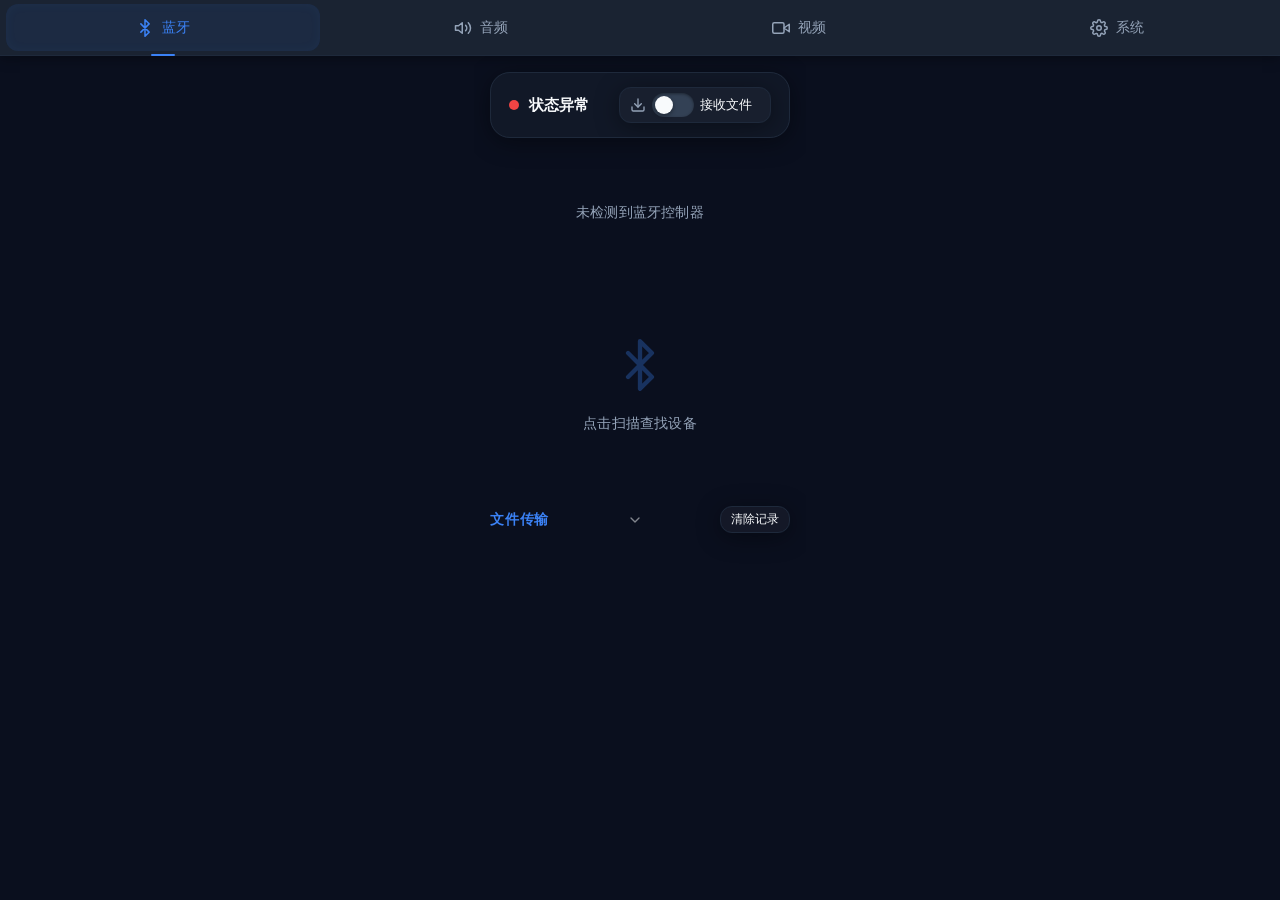
==== commit 063383fa: "chore: 发布 MediaBridge v1.0.6 正式版本 本次更新包含多项功能优化与体验提升： 1. 新增设备防挂起规则，解决WirePlumber挂起后音量无法设置的问题 2. 优化音量计" ====
--- a/app/web/index.html
+++ b/app/web/index.html
@@ -120,10 +120,6 @@
                     <div class="loading-state"><div class="spinner"></div></div>
                 </div>
 
-                <div class="section-header">
-                    <h2>设备列表</h2>
-                    <span id="deviceCount" class="device-count"></span>
-                </div>
                 <div id="bluetoothDeviceList" class="device-grid">
                     <div class="empty-state">
                         <svg viewBox="0 0 24 24" fill="none" stroke="currentColor" stroke-width="2" stroke-linecap="round" stroke-linejoin="round">
@@ -154,8 +150,7 @@
             </section>
 
             <section id="audioTab" class="tab-panel">
-                <div class="section-header">
-                    <h2>音频设备</h2>
+                <div class="scan-btn-row">
                     <button id="audioScanBtn" class="btn btn-secondary btn-scan">
                         <svg viewBox="0 0 24 24" fill="none" stroke="currentColor" stroke-width="2" stroke-linecap="round" stroke-linejoin="round">
                             <circle cx="11" cy="11" r="8"/><line x1="21" y1="21" x2="16.65" y2="16.65"/>
@@ -166,30 +161,10 @@
                 <div id="audioDeviceList" class="device-grid">
                     <div class="loading-state"><div class="spinner"></div></div>
                 </div>
-                <div class="section-header section-header-spaced-sm">
-                    <h2>应用路由</h2>
-                    <button id="refreshStreamsBtn" class="btn btn-secondary btn-refresh">刷新</button>
-                </div>
-                <div id="routingOverview" class="routing-overview collapsed">
-                    <div class="routing-overview-header" id="routingOverviewHeader">
-                        <h3>
-                            <svg viewBox="0 0 24 24" fill="none" stroke="currentColor" stroke-width="2" stroke-linecap="round" stroke-linejoin="round" width="14" height="14"><path d="M4 15s1-1 4-1 5 2 8 2 4-1 4-1V3s-1 1-4 1-5-2-8-2-4 1-4 1z"/><line x1="4" y1="22" x2="4" y2="15"/></svg>
-                            路由概览
-                        </h3>
-                        <svg class="routing-overview-expand-icon" viewBox="0 0 24 24" fill="none" stroke="currentColor" stroke-width="2" stroke-linecap="round" stroke-linejoin="round"><polyline points="6 9 12 15 18 9"/></svg>
-                    </div>
-                    <div class="routing-overview-content" id="routingOverviewContent">
-                        <p>加载中...</p>
-                    </div>
-                </div>
-                <div id="audioStreamList" class="stream-list">
-                    <div class="empty-state"><p class="empty-state-text">加载中...</p></div>
-                </div>
             </section>
 
             <section id="videoTab" class="tab-panel">
-                <div class="section-header">
-                    <h2>视频设备</h2>
+                <div class="scan-btn-row">
                     <button id="videoScanBtn" class="btn btn-secondary btn-scan">
                         <svg viewBox="0 0 24 24" fill="none" stroke="currentColor" stroke-width="2" stroke-linecap="round" stroke-linejoin="round">
                             <circle cx="11" cy="11" r="8"/><line x1="21" y1="21" x2="16.65" y2="16.65"/>
@@ -209,8 +184,7 @@
             </section>
 
             <section id="systemTab" class="tab-panel">
-                <div class="section-header">
-                    <h2>系统概览</h2>
+                <div class="scan-btn-row">
                     <button id="fixAllBtn" class="btn btn-accent" style="display: none;">一键修复</button>
                 </div>
                 <div id="systemOverview" class="overview-container">
--- a/app/web/css/style.css
+++ b/app/web/css/style.css
@@ -147,7 +147,9 @@
 }
 
 .tab-panel.active {
-    display: block;
+    display: flex;
+    flex-direction: column;
+    height: 100%;
 }
 
 .status-bar {
@@ -444,6 +446,10 @@
     transition: all var(--transition-spring);
     overflow: hidden;
     box-shadow: var(--shadow-card);
+    display: flex;
+    flex-direction: column;
+    flex: 1;
+    min-height: 0;
 }
 
 .controller-card:hover {
@@ -530,8 +536,8 @@
 }
 
 .dep-dot {
-    width: 10px;
-    height: 10px;
+    width: 14px;
+    height: 14px;
     border-radius: 50%;
     flex-shrink: 0;
     transition: all var(--transition-fast);
@@ -711,43 +717,16 @@
     letter-spacing: 0.8px;
 }
 
-.device-count {
-    font-size: 0.78rem;
-    color: var(--color-accent);
-    background: rgba(59, 130, 246, 0.25);
-    padding: 4px 12px;
-    border-radius: 20px;
-    border: 1px solid rgba(59, 130, 246, 0.15);
-    font-weight: 600;
-}
-.device-count:empty {
-    display: none;
+.scan-btn-row {
+    display: flex;
+    justify-content: flex-end;
+    margin-bottom: 12px;
 }
 
 .device-grid {
     display: grid;
     grid-template-columns: repeat(3, 1fr);
     gap: 12px;
-}
-
-.device-section-header {
-    grid-column: 1 / -1;
-    display: flex;
-    align-items: center;
-    gap: 8px;
-    padding: 8px 12px;
-    font-size: 0.82rem;
-    font-weight: 600;
-    color: var(--color-accent);
-    background: var(--color-surface);
-    border: 1px solid var(--color-border);
-    border-radius: var(--radius-md);
-    margin: 0;
-    box-shadow: var(--shadow-card);
-}
-
-.device-section-header .section-icon {
-    font-size: 1rem;
 }
 
 .device-card {
@@ -780,20 +759,32 @@
 .device-info {
     flex: 1;
     min-width: 0;
+    display: flex;
+    align-items: center;
+    gap: 4px;
+}
+
+.device-name-group {
+    display: flex;
+    flex-direction: column;
+    min-width: 0;
+    gap: 2px;
 }
 
 .device-name {
     font-size: 0.92rem;
     font-weight: 600;
     color: var(--color-foreground);
-    word-break: break-word;
     line-height: 1.3;
-    display: -webkit-box;
-    -webkit-line-clamp: 2;
-    -webkit-box-orient: vertical;
-    overflow: hidden;
-    min-height: calc(0.92rem * 1.3 * 2);
+    white-space: nowrap;
+    overflow-x: auto;
+    scrollbar-width: none;
     letter-spacing: 0.2px;
+    min-width: 0;
+}
+
+.device-name::-webkit-scrollbar {
+    display: none;
 }
 
 .device-details {
@@ -803,6 +794,20 @@
     border-bottom: 1px solid var(--color-border);
     overflow: hidden;
     flex: 1 1 auto;
+}
+
+/* 设备详情展开/收起按钮 */
+.detail-toggle-btn {
+    text-align: center;
+    color: var(--color-accent);
+    font-size: 0.78rem;
+    padding: 6px 0 2px;
+    cursor: pointer;
+    user-select: none;
+    transition: opacity var(--transition-fast);
+}
+.detail-toggle-btn:hover {
+    opacity: 0.7;
 }
 
 .device-actions {
@@ -1567,10 +1572,6 @@
     border-color: rgba(34, 197, 94, 0.25);
     background: rgba(15, 23, 42, 0.5);
     box-shadow: 0 4px 24px rgba(0, 0, 0, 0.4), 0 0 16px rgba(34, 197, 94, 0.08);
-}
-
-.device-card.offline {
-    opacity: 0.55;
 }
 
 .device-card.default-device {
@@ -1794,6 +1795,8 @@
     border-radius: var(--radius-md);
     flex-wrap: nowrap;
     box-shadow: var(--shadow-card);
+    min-height: 52px;
+    box-sizing: border-box;
 }
 
 .dependency-item.status-ok {
@@ -1961,6 +1964,8 @@
     display: flex;
     flex-direction: column;
     gap: 16px;
+    flex: 1;
+    min-height: 0;
 }
 
 .overview-status-row {
@@ -1981,6 +1986,8 @@
     border-radius: var(--radius-xl);
     transition: all var(--transition-spring);
     box-shadow: var(--shadow-card);
+    min-height: 70px;
+    box-sizing: border-box;
 }
 
 .overview-card:hover {
@@ -2055,12 +2062,15 @@
     display: flex;
     flex-direction: column;
     align-items: center;
+    justify-content: center;
     gap: 6px;
     padding: 16px 14px;
     background: var(--color-surface);
     border: 1px solid var(--color-border);
     border-radius: var(--radius-xl);
     box-shadow: var(--shadow-card);
+    min-height: 90px;
+    box-sizing: border-box;
 }
 
 .overview-stat-value {
@@ -2103,39 +2113,6 @@
     .device-grid {
         grid-template-columns: repeat(2, 1fr);
     }
-}
-
-/* 音频流路由面板 */
-.stream-list {
-    display: flex;
-    flex-direction: column;
-    gap: 6px;
-}
-.stream-row {
-    display: flex;
-    align-items: center;
-    gap: 10px;
-    padding: 8px 12px;
-    background: var(--color-surface);
-    border-radius: var(--radius-lg);
-    border: 1px solid var(--color-border);
-    font-size: 0.82rem;
-}
-.stream-icon {
-    color: var(--color-accent);
-    font-size: 0.7rem;
-}
-.stream-name {
-    font-weight: 600;
-    min-width: 80px;
-    white-space: nowrap;
-    overflow: hidden;
-    text-overflow: ellipsis;
-}
-.stream-role {
-    font-size: 0.7rem;
-    color: var(--color-foreground-muted);
-    white-space: nowrap;
 }
 
 /* 可发现超时输入 */
@@ -2175,65 +2152,6 @@
     max-width: 200px;
 }
 
-/* 路由概览 */
-.routing-overview {
-    background: var(--color-surface);
-    border: 1px solid var(--color-border);
-    border-radius: var(--radius-lg);
-    overflow: hidden;
-    margin-bottom: 8px;
-}
-.routing-overview-header {
-    display: flex;
-    align-items: center;
-    justify-content: space-between;
-    padding: 8px 12px;
-    cursor: pointer;
-    user-select: none;
-    transition: background var(--transition-fast);
-}
-.routing-overview-header:hover {
-    background: rgba(255, 255, 255, 0.02);
-}
-.routing-overview-header h3 {
-    font-size: 0.82rem;
-    font-weight: 600;
-    color: var(--color-accent);
-    display: flex;
-    align-items: center;
-    gap: 6px;
-}
-.routing-overview-content {
-    padding: 0 12px 10px;
-    font-size: 0.78rem;
-    color: var(--color-foreground-muted);
-    line-height: 1.6;
-    max-height: 300px;
-    overflow-y: auto;
-}
-.routing-overview.collapsed .routing-overview-content {
-    display: none;
-}
-.routing-overview-expand-icon {
-    width: 16px;
-    height: 16px;
-    color: var(--color-foreground-muted);
-    transition: transform 0.25s ease;
-}
-.routing-overview:not(.collapsed) .routing-overview-expand-icon {
-    transform: rotate(180deg);
-}
-.routing-connection-row {
-    display: flex;
-    align-items: center;
-    gap: 6px;
-    padding: 3px 0;
-}
-.routing-connection-arrow {
-    color: var(--color-accent);
-    font-size: 0.7rem;
-}
-
 /* 输入设备徽章 */
 .input-device-badge {
     display: inline-flex;
@@ -2480,27 +2398,6 @@
 
 /* ── 从 JS/HTML 内联样式迁移的类 ── */
 
-/* 流路由控件 */
-.stream-vol-slider {
-    width: 80px;
-    height: 4px;
-    -webkit-appearance: none;
-    appearance: none;
-    background: var(--color-border);
-    border-radius: 2px;
-    outline: none;
-}
-.stream-sink-select {
-    font-size: 0.78rem;
-    padding: 2px 6px;
-    border-radius: 4px;
-    background: var(--color-surface);
-    color: var(--color-foreground);
-    border: 1px solid var(--color-border);
-    max-width: 180px;
-    flex: 1;
-}
-
 /* 布局对话框 */
 .layout-dialog-scrollable {
     max-height: 80vh;
@@ -2544,59 +2441,6 @@
 .bt-source-target-select {
     max-width: 200px;
     padding: 4px 8px;
-}
-
-/* 流连接标签 */
-.stream-connected-sink {
-    display: inline-flex;
-    align-items: center;
-    gap: 4px;
-    padding: 2px 6px;
-    background: rgba(34, 197, 94, 0.08);
-    border: 1px solid rgba(34, 197, 94, 0.2);
-    border-radius: 10px;
-    font-size: 0.7rem;
-    color: var(--color-status-green);
-}
-.stream-unlink-btn {
-    background: none;
-    border: none;
-    color: var(--color-destructive);
-    cursor: pointer;
-    font-size: 0.72rem;
-    padding: 0;
-    line-height: 1;
-}
-.stream-mute-btn {
-    width: 24px;
-    height: 24px;
-    border: none;
-    border-radius: 50%;
-    cursor: pointer;
-    background: var(--color-surface);
-    color: var(--color-foreground);
-    font-size: 0.7rem;
-    display: flex;
-    align-items: center;
-    justify-content: center;
-}
-.stream-mute-btn.muted {
-    background: var(--color-error, #ef4444);
-}
-.stream-volume {
-    display: flex;
-    align-items: center;
-    gap: 4px;
-}
-.stream-connected-sinks {
-    display: flex;
-    align-items: center;
-    gap: 4px;
-    flex-wrap: wrap;
-}
-.stream-vol-text {
-    font-size: 0.7rem;
-    min-width: 32px;
 }
 
 /* 详情值字号变体 */
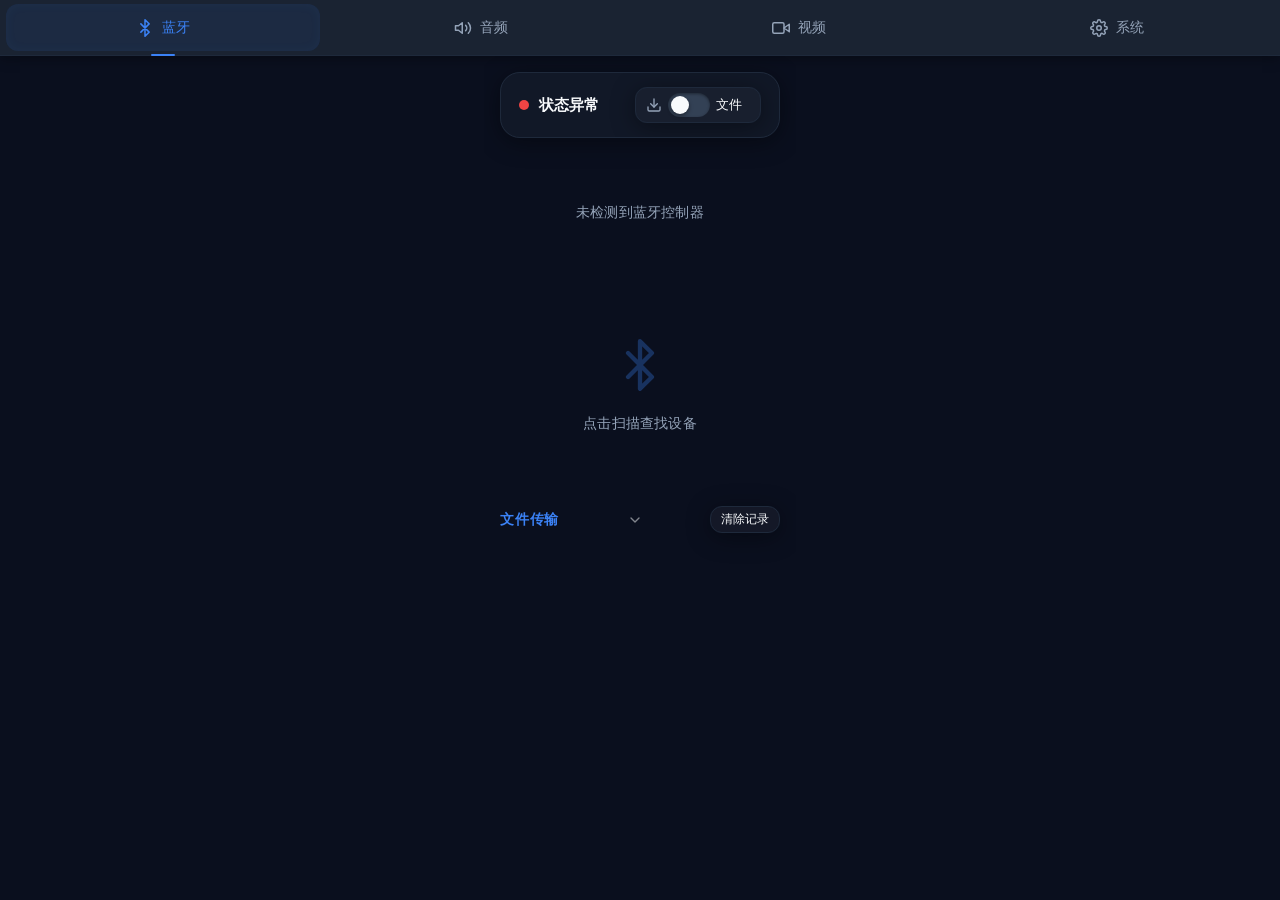
==== commit e20a5f7f: "feat: 全面优化蜂鸣器管理与系统体验 1. 新增蜂鸣器工具依赖与静音逻辑，避免启动噪音 2. 重构蜂鸣器规则为降权模式，保留设备显示与测试能力 3. 优化前端蓝牙开关文案，简化界面展示 4. 新增" ====
--- a/app/web/index.html
+++ b/app/web/index.html
@@ -2,11 +2,11 @@
 <html lang="zh-CN">
 <head>
     <meta charset="UTF-8">
-    <meta name="viewport" content="width=device-width, initial-scale=1.0">
+    <meta name="viewport" content="width=device-width, initial-scale=1.0, maximum-scale=1.0, user-scalable=no, viewport-fit=cover">
     <meta http-equiv="Cache-Control" content="no-cache, no-store, must-revalidate">
     <meta http-equiv="Pragma" content="no-cache">
     <meta http-equiv="Expires" content="0">
-    <title>MediaBridge</title>
+    <title>PipeBridge</title>
     <link rel="stylesheet" href="css/style.css">
 </head>
 <body>
@@ -71,7 +71,7 @@
                                 <input type="checkbox" id="discoverableSwitch">
                                 <span class="slider"></span>
                             </label>
-                            <span class="toggle-label">可发现</span>
+                            <span class="toggle-label">发现</span>
                             <input type="number" id="discoverableTimeout" class="discoverable-timeout-input" value="180" min="0" max="3600" step="30" title="可发现超时（秒）" style="display:none;">
                             <span id="discoverableTimeoutLabel" class="discoverable-timeout-label" style="display:none;">秒</span>
                         </div>
@@ -83,7 +83,7 @@
                                 <input type="checkbox" id="pairableSwitch">
                                 <span class="slider"></span>
                             </label>
-                            <span class="toggle-label">可配对</span>
+                            <span class="toggle-label">配对</span>
                         </div>
                         <div class="power-toggle reconnect-toggle" id="reconnectToggle" style="display: none;">
                             <svg class="power-icon" viewBox="0 0 24 24" fill="none" stroke="currentColor" stroke-width="2" stroke-linecap="round" stroke-linejoin="round">
@@ -94,7 +94,7 @@
                                 <input type="checkbox" id="autoReconnectSwitch">
                                 <span class="slider"></span>
                             </label>
-                            <span class="toggle-label">自动重连</span>
+                            <span class="toggle-label">重连</span>
                         </div>
                         <div class="power-toggle obex-receive-toggle" id="obexReceiveToggle">
                             <svg class="power-icon" viewBox="0 0 24 24" fill="none" stroke="currentColor" stroke-width="2" stroke-linecap="round" stroke-linejoin="round">
@@ -104,7 +104,7 @@
                                 <input type="checkbox" id="obexReceiveSwitch">
                                 <span class="slider"></span>
                             </label>
-                            <span class="toggle-label">接收文件</span>
+                            <span class="toggle-label">文件</span>
                         </div>
                         <button id="scanBtn" class="btn btn-primary btn-scan">
                             <svg viewBox="0 0 24 24" fill="none" stroke="currentColor" stroke-width="2" stroke-linecap="round" stroke-linejoin="round">
--- a/app/web/css/style.css
+++ b/app/web/css/style.css
@@ -1,5 +1,6 @@
+/* === 全局变量定义 === */
 :root {
-    /* ── 配色体系 ── */
+
     --color-primary: #0F172A;
     --color-primary-hover: #1E293B;
     --color-on-primary: #F8FAFC;
@@ -18,25 +19,22 @@
     --color-success: #22C55E;
     --color-warning: #F59E0B;
 
-    /* ── 圆角 ── */
     --radius-sm: 8px;
     --radius-md: 12px;
     --radius-lg: 16px;
     --radius-xl: 20px;
 
-    /* ── 阴影 ── */
     --shadow-card: 0 4px 24px rgba(0, 0, 0, 0.4), 0 0 1px rgba(148, 163, 184, 0.1);
     --shadow-elevated: 0 8px 32px rgba(0, 0, 0, 0.5), 0 0 1px rgba(148, 163, 184, 0.08);
 
-    /* ── 过渡 ── */
     --transition-fast: 180ms cubic-bezier(0.4, 0, 0.2, 1);
     --transition-normal: 280ms cubic-bezier(0.4, 0, 0.2, 1);
     --transition-spring: 400ms cubic-bezier(0.16, 1, 0.3, 1);
 
-    /* ── 扫描动画尺寸 ── */
     --scan-size: 120px;
 }
 
+/* === 全局重置与基础样式 === */
 * {
     margin: 0;
     padding: 0;
@@ -50,6 +48,7 @@
 
 html, body {
     height: 100%;
+    overscroll-behavior: none;
 }
 
 body {
@@ -60,12 +59,15 @@
     -webkit-font-smoothing: antialiased;
     -moz-osx-font-smoothing: grayscale;
     font-size: 14px;
-}
-
+    touch-action: manipulation;
+}
+
+/* === 应用容器与标签导航 === */
 .app-container {
     display: flex;
     flex-direction: column;
     min-height: 100vh;
+    min-height: 100dvh;
     max-width: 100%;
     overflow-x: hidden;
 }
@@ -134,6 +136,7 @@
     border-radius: 2px;
 }
 
+/* === 主内容区与面板切换 === */
 .main-content {
     flex: 1;
     padding: clamp(8px, 3vw, 16px);
@@ -152,6 +155,7 @@
     height: 100%;
 }
 
+/* === 状态栏（蓝牙/系统页面顶部） === */
 .status-bar {
     display: flex;
     align-items: center;
@@ -256,6 +260,7 @@
     flex-wrap: wrap;
 }
 
+/* === 开关切换控件（电源/发现/配对/重连/文件） === */
 .power-toggle,
 .discoverable-toggle {
     display: flex;
@@ -335,6 +340,7 @@
     box-shadow: 0 0 0 2px rgba(59, 130, 246, 0.25);
 }
 
+/* === 按钮系统 === */
 .btn {
     display: inline-flex;
     align-items: center;
@@ -431,6 +437,7 @@
     transform: none !important;
 }
 
+/* === 蓝牙控制器卡片 === */
 .controllers-grid {
     display: grid;
     grid-template-columns: repeat(auto-fit, minmax(280px, 1fr));
@@ -496,7 +503,6 @@
     font-size: 0.8rem;
 }
 
-/* ── 依赖卡片折叠摘要 ── */
 .dep-summary-items {
     display: inline-flex;
     align-items: center;
@@ -555,7 +561,6 @@
     background: var(--color-destructive);
 }
 
-/* 依赖卡片：摘要行布局 — 左侧固定靠左，右侧标签+圆点居中填充 */
 #depCard .controller-summary {
     justify-content: space-between;
 }
@@ -566,7 +571,6 @@
     gap: 10px;
 }
 
-/* 圆点区域填充剩余空间并居中 */
 #depCard .dep-dots {
     flex: 1;
     justify-content: center;
@@ -623,6 +627,7 @@
     opacity: 0;
 }
 
+/* === 控制器详情信息（header/info-item） === */
 .controller-header {
     display: flex;
     align-items: center;
@@ -702,6 +707,7 @@
     color: var(--color-destructive);
 }
 
+/* === 区块标题与设备网格 === */
 .section-header {
     display: flex;
     align-items: center;
@@ -725,14 +731,27 @@
 
 .device-grid {
     display: grid;
-    grid-template-columns: repeat(3, 1fr);
+    grid-template-columns: 1fr;
     gap: 12px;
 }
 
+@media (min-width: 601px) and (max-width: 900px) {
+    .device-grid {
+        grid-template-columns: repeat(2, 1fr);
+    }
+}
+
+@media (min-width: 901px) {
+    .device-grid {
+        grid-template-columns: repeat(3, 1fr);
+    }
+}
+
+/* === 设备卡片（音频/视频/蓝牙设备） === */
 .device-card {
     background: var(--color-surface);
     border: 1px solid var(--color-border);
-    border-radius: var(--radius-xl);
+    border-radius: var(--radius-lg);
     padding: 16px;
     transition: all var(--transition-spring);
     cursor: default;
@@ -796,7 +815,6 @@
     flex: 1 1 auto;
 }
 
-/* 设备详情展开/收起按钮 */
 .detail-toggle-btn {
     text-align: center;
     color: var(--color-accent);
@@ -828,6 +846,7 @@
     height: 14px;
 }
 
+/* === 状态标记与加载/空状态 === */
 .default-badge {
     display: inline-flex;
     align-items: center;
@@ -890,6 +909,7 @@
     margin-top: 6px;
 }
 
+/* === Toast 通知 === */
 .toast-container {
     position: fixed;
     bottom: 20px;
@@ -948,7 +968,7 @@
     border: 1px solid rgba(217, 119, 6, 0.3);
 }
 
-/* 状态栏中等屏幕：提前换行 */
+/* === 响应式适配（平板/中等屏幕） === */
 @media (max-width: 900px) {
     .status-bar {
         flex-wrap: wrap;
@@ -963,13 +983,9 @@
 }
 
 @media (max-width: 768px) {
-    /* Tab 导航缩小 */
+    
     .tab-item {
         padding: 12px 12px;
-    }
-
-    .device-grid {
-        grid-template-columns: 1fr;
     }
 
     .controllers-grid {
@@ -992,13 +1008,11 @@
         border-top: 1px solid var(--color-border);
     }
 
-    /* 手机端：控制器摘要标题允许换行，防止竖排 */
     .controller-summary-left {
         flex-wrap: wrap;
         gap: 6px;
     }
 
-    /* 依赖卡片手机端：允许换行 */
     #depCard .controller-summary-left {
         flex-wrap: wrap;
         gap: 8px;
@@ -1017,7 +1031,6 @@
         display: none;
     }
 
-    /* 依赖卡片折叠摘要：手机端换行 */
     .dep-summary-items {
         flex-basis: 100%;
         margin-left: 0;
@@ -1115,6 +1128,7 @@
     }
 }
 
+/* === 扫描与配对动画 === */
 .spin-icon {
     animation: spin 1s linear infinite;
 }
@@ -1220,6 +1234,7 @@
     }
 }
 
+/* === 设备详情行（label/value） === */
 .device-detail-row {
     display: flex;
     justify-content: space-between;
@@ -1259,6 +1274,7 @@
     font-size: 0.82rem;
 }
 
+/* === 音量控件（滑块/静音/声道/平衡） === */
 .volume-control-row {
     display: flex;
     justify-content: space-between;
@@ -1521,7 +1537,6 @@
     color: var(--color-destructive);
 }
 
-
 .volume-db {
     font-size: 0.65rem;
     color: var(--color-foreground-muted);
@@ -1538,6 +1553,7 @@
     }
 }
 
+/* === 状态徽章（连接/断开/类型） === */
 .status-badge {
     display: inline-flex;
     align-items: center;
@@ -1594,6 +1610,7 @@
     font-style: italic;
 }
 
+/* === 对话框（PIN/布局/文件发送） === */
 .pin-dialog {
     position: fixed;
     inset: 0;
@@ -1740,6 +1757,7 @@
     margin-top: 14px;
 }
 
+/* === 依赖管理（系统页面） === */
 .dependency-container {
     display: flex;
     flex-direction: column;
@@ -1893,7 +1911,7 @@
     font-size: 0.85rem;
 }
 
-/* 自动重连指示器 */
+/* === 重连指示器与杂项辅助样式 === */
 .reconnect-indicator {
     display: inline-flex;
     align-items: center;
@@ -1928,19 +1946,16 @@
     border: 1px solid rgba(59, 130, 246, 0.2);
 }
 
-/* 声道音量 */
 .channel-volumes {
     font-size: 0.7rem;
     line-height: 1.6;
     color: var(--color-foreground-muted);
 }
 
-/* 扫描按钮SVG动画 */
 .spinner-svg {
     animation: spin 1s linear infinite;
 }
 
-/* 设备卡片加载态 */
 .device-card.loading {
     opacity: 0.6;
     pointer-events: none;
@@ -1950,7 +1965,6 @@
     color: var(--color-foreground-muted);
 }
 
-/* 设备卡片副名称 */
 .device-subname {
     font-size: 0.72rem;
     color: var(--color-foreground-muted);
@@ -1959,7 +1973,7 @@
     opacity: 0.8;
 }
 
-/* 系统概览面板 */
+/* === 系统概览（卡片/统计） === */
 .overview-container {
     display: flex;
     flex-direction: column;
@@ -2050,6 +2064,13 @@
 .overview-card-status.warning { color: var(--color-warning); }
 .overview-card-status.error { color: var(--color-destructive); }
 
+.overview-card-action {
+    margin-left: auto;
+    display: flex;
+    align-items: center;
+    flex-shrink: 0;
+}
+
 .overview-stats-row {
     display: flex;
     gap: 12px;
@@ -2096,7 +2117,6 @@
     line-height: 1.3;
 }
 
-/* 概览面板小屏纵向排列 */
 @media (max-width: 600px) {
     .overview-status-row,
     .overview-stats-row {
@@ -2109,13 +2129,7 @@
     }
 }
 
-@media (min-width: 601px) and (max-width: 900px) {
-    .device-grid {
-        grid-template-columns: repeat(2, 1fr);
-    }
-}
-
-/* 可发现超时输入 */
+/* === 输入控件与蓝牙源路由 === */
 .discoverable-timeout-input {
     width: 52px;
     padding: 2px 4px;
@@ -2142,7 +2156,6 @@
     color: var(--color-foreground-muted);
 }
 
-/* 蓝牙音频源路由（卡片内） */
 .bt-source-route {
     display: flex;
     align-items: center;
@@ -2152,7 +2165,6 @@
     max-width: 200px;
 }
 
-/* 输入设备徽章 */
 .input-device-badge {
     display: inline-flex;
     align-items: center;
@@ -2167,14 +2179,13 @@
     flex-shrink: 0;
 }
 
-/* ── 文件传输 ── */
+/* === 文件传输（控件/列表/接收文件） === */
 .file-transfer-controls {
     display: flex;
     align-items: center;
     gap: 8px;
 }
 
-/* 文件传输区域折叠箭头 */
 .collapsible-header {
     cursor: pointer;
 }
@@ -2313,7 +2324,6 @@
     color: var(--color-destructive);
 }
 
-/* 已接收文件列表 */
 .received-files-list {
     display: flex;
     flex-direction: column;
@@ -2359,7 +2369,7 @@
     flex-shrink: 0;
 }
 
-/* 文件选择区域 */
+/* === 文件选择区（拖放上传） === */
 .file-select-area {
     border: 2px dashed var(--color-border);
     border-radius: var(--radius-md);
@@ -2396,15 +2406,12 @@
     padding: 4px 0;
 }
 
-/* ── 从 JS/HTML 内联样式迁移的类 ── */
-
-/* 布局对话框 */
 .layout-dialog-scrollable {
     max-height: 80vh;
     overflow-y: auto;
 }
 
-/* 视频选择器 */
+/* === 下拉选择框统一样式 === */
 .video-select {
     font-size: 0.78rem;
     padding: 2px 6px;
@@ -2420,7 +2427,6 @@
     max-width: 80px;
 }
 
-/* 详情选择器（端口/Profile/蓝牙源目标） */
 .detail-select {
     font-size: 0.78rem;
     padding: 2px 6px;
@@ -2443,7 +2449,7 @@
     padding: 4px 8px;
 }
 
-/* 详情值字号变体 */
+/* === 工具样式（尺寸/颜色变体） === */
 .detail-value-sm {
     font-size: 0.65rem;
 }
@@ -2466,7 +2472,6 @@
     word-break: break-all;
 }
 
-/* 区段标题间距 */
 .section-header-spaced {
     margin-top: 24px;
 }
@@ -2474,25 +2479,21 @@
     margin-top: 16px;
 }
 
-/* 按钮变体 */
 .btn-refresh {
     font-size: 0.78rem;
     padding: 4px 12px;
 }
 
-/* OBEX 接收标签 */
 .toggle-label {
     font-size: 13px;
     color: var(--text-secondary);
     margin-right: 8px;
 }
 
-/* 已接收文件标题 */
 .received-files-header h3 {
     font-size: 14px;
 }
 
-/* 文件发送相关 */
 .file-send-target {
     display: inline-block;
     margin: 0 0 8px;
@@ -2508,17 +2509,14 @@
     margin-top: 6px;
 }
 
-/* 对话框间距 */
 .pin-dialog-actions-spaced {
     margin-top: 16px;
 }
 
-/* 空状态文本 */
 .empty-state-text {
     font-size: 0.82rem;
 }
 
-/* 路由概览名称 */
 .routing-source-name {
     color: var(--color-foreground);
     font-weight: 500;
@@ -2528,19 +2526,16 @@
     font-weight: 500;
 }
 
-/* 文本辅助类 */
 .text-muted {
     color: var(--color-muted);
 }
 
-/* 折叠图标 */
 .collapse-icon {
     width: 16px;
     height: 16px;
     transition: transform 0.2s;
 }
 
-/* 布局缩放控件 */
 #layoutScaleVal {
     min-width: 32px;
     text-align: right;
@@ -2552,7 +2547,6 @@
     flex: 1;
 }
 
-/* 已接收文件区域 */
 #receivedFilesSection {
     margin-top: 12px;
 }
@@ -2563,28 +2557,25 @@
     margin-top: 12px;
 }
 
-/* ── 768px 断点扩展 ── */
+/* === 响应式适配（移动端） === */
 @media (max-width: 768px) {
-    /* 控制器信息网格单列 */
+
     .controller-info {
         grid-template-columns: 1fr;
     }
 
-    /* 概览卡片缩小 */
     .overview-card {
         min-width: 100px;
         padding: 10px 12px;
     }
 }
 
-/* ── 600px 断点扩展 ── */
 @media (max-width: 600px) {
-    /* 状态栏右侧允许换行 */
+    
     .status-right {
         flex-wrap: wrap;
     }
 
-    /* 流路由控件缩小 */
     .stream-vol-slider { width: 60px; }
     .stream-sink-select { max-width: 120px; }
     .video-res-select { max-width: 100px; }
@@ -2595,9 +2586,8 @@
     .bt-source-target-select { max-width: 150px; }
 }
 
-/* ── 480px 断点 ── */
 @media (max-width: 480px) {
-    /* Tab 导航：仅显示图标 */
+    
     .tab-item {
         padding: 10px 8px;
         font-size: 0.8rem;
@@ -2613,13 +2603,11 @@
         height: 20px;
     }
 
-    /* 状态栏紧凑 */
     .status-bar {
         padding: 8px 10px;
         gap: 8px;
     }
 
-    /* 开关缩小 */
     .switch {
         width: 36px;
         height: 20px;
@@ -2634,19 +2622,16 @@
         transform: translateX(16px);
     }
 
-    /* 电源/可发现切换紧凑 */
     .power-toggle,
     .discoverable-toggle {
         padding: 3px 5px;
         gap: 4px;
     }
 
-    /* 设备卡片紧凑 */
     .device-card {
         padding: 10px;
     }
 
-    /* 概览统计值缩小 */
     .overview-stat-value {
         font-size: 1.2rem;
     }
@@ -2656,7 +2641,6 @@
         height: 28px;
     }
 
-    /* 空状态紧凑 */
     .empty-state {
         padding: 28px 14px;
     }
@@ -2666,12 +2650,10 @@
         height: 40px;
     }
 
-    /* 加载状态紧凑 */
     .loading-state {
         padding: 24px;
     }
 
-    /* 扫描状态紧凑 */
     .scanning-state {
         padding: 28px 14px;
     }
@@ -2686,17 +2668,14 @@
         height: var(--scan-size);
     }
 
-    /* 扫描动画尺寸缩小 */
     :root {
         --scan-size: 80px;
     }
 
-    /* 配对状态紧凑 */
     .pairing-state {
         padding: 28px 14px;
     }
 
-    /* 对话框紧凑 */
     .pin-dialog-content {
         padding: 18px 14px;
     }
@@ -2715,7 +2694,6 @@
         min-width: 0;
     }
 
-    /* 音量/平衡控制缩小 */
     .balance-control {
         max-width: 160px;
     }
@@ -2724,12 +2702,10 @@
         width: 50px;
     }
 
-    /* 依赖名称最小宽度缩小 */
     .dep-name {
         min-width: 60px;
     }
 
-    /* 文件传输紧凑 */
     .transfer-filename {
         flex: 1;
         min-width: 0;
@@ -2740,7 +2716,6 @@
         padding: 8px 10px;
     }
 
-    /* 流路由控件进一步缩小 */
     .stream-vol-slider { width: 50px; }
     .stream-sink-select { max-width: 100px; }
     .video-res-select { max-width: 80px; }
@@ -2754,13 +2729,11 @@
     .pin-dialog-actions-spaced { flex-direction: column; }
     .pin-dialog-actions-spaced .btn { width: 100%; }
 
-    /* Section 标题缩小 */
     .section-header h2 {
         font-size: 0.9rem;
     }
 }
 
-/* ── 360px 断点 ── */
 @media (max-width: 360px) {
     .tab-item {
         padding: 8px 4px;
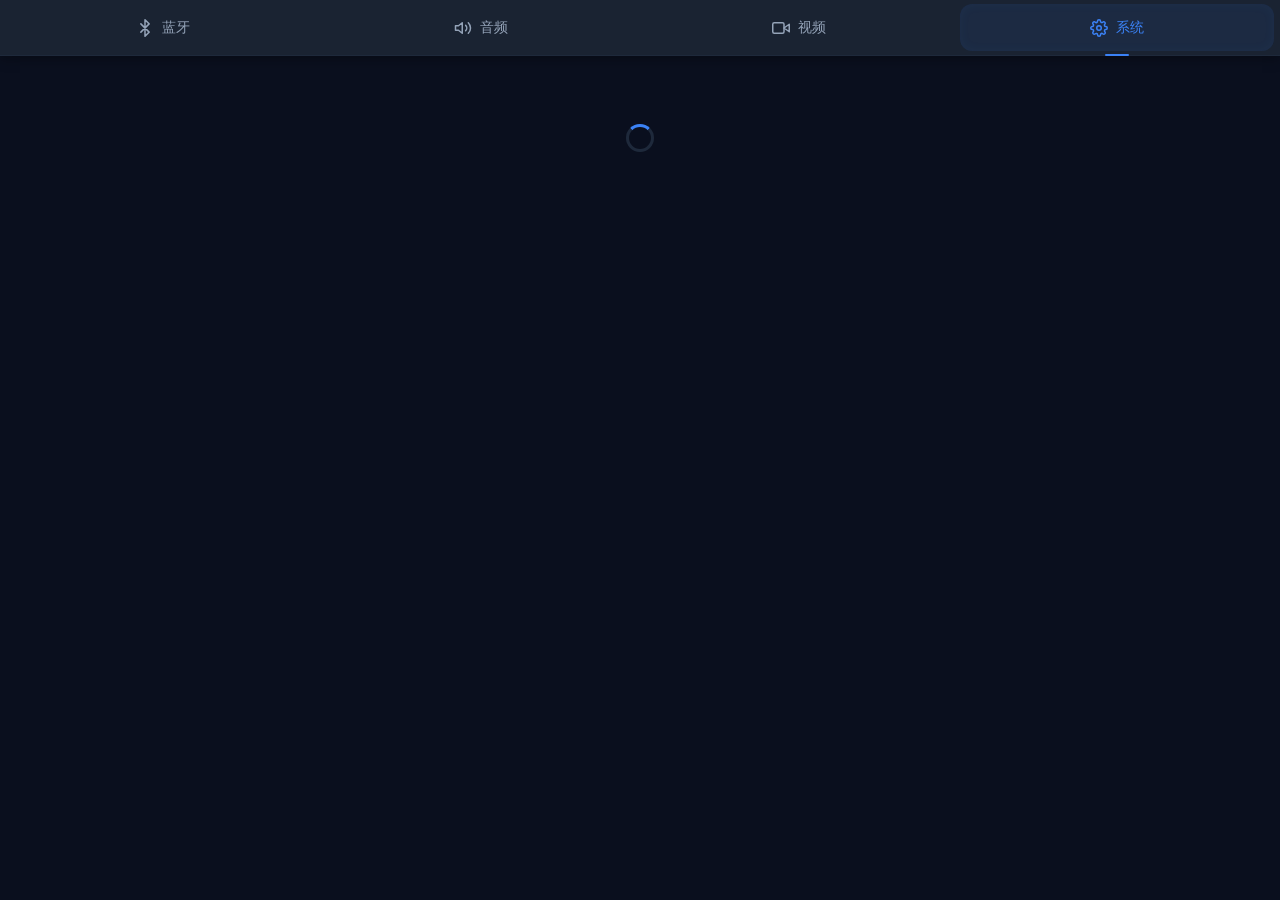
==== commit 3e9377ee: "refactor(视频模块)!: 移除V4L2输入源及摄像头功能，仅保留显示输出支持" ====
--- a/app/web/index.html
+++ b/app/web/index.html
@@ -7,12 +7,19 @@
     <meta http-equiv="Pragma" content="no-cache">
     <meta http-equiv="Expires" content="0">
     <title>PipeBridge</title>
-    <link rel="stylesheet" href="css/style.css">
+    <link rel="stylesheet" href="css/base.css">
+    <link rel="stylesheet" href="css/layout.css">
+    <link rel="stylesheet" href="css/bluetooth.css">
+    <link rel="stylesheet" href="css/devices.css">
+    <link rel="stylesheet" href="css/controls.css">
+    <link rel="stylesheet" href="css/dialogs.css">
+    <link rel="stylesheet" href="css/system.css">
+    <link rel="stylesheet" href="css/misc.css">
 </head>
 <body>
     <div class="app-container">
         <nav class="tab-nav">
-            <button class="tab-item active" data-tab="bluetooth">
+            <button class="tab-item" data-tab="bluetooth">
                 <svg viewBox="0 0 24 24" fill="none" stroke="currentColor" stroke-width="2" stroke-linecap="round" stroke-linejoin="round">
                     <path d="M6.5 6.5l11 11L12 23V1l5.5 5.5-11 11"/>
                 </svg>
@@ -33,7 +40,7 @@
                 </svg>
                 <span>视频</span>
             </button>
-            <button class="tab-item" data-tab="system">
+            <button class="tab-item active" data-tab="system">
                 <svg viewBox="0 0 24 24" fill="none" stroke="currentColor" stroke-width="2" stroke-linecap="round" stroke-linejoin="round">
                     <circle cx="12" cy="12" r="3"/>
                     <path d="M19.4 15a1.65 1.65 0 0 0 .33 1.82l.06.06a2 2 0 0 1 0 2.83 2 2 0 0 1-2.83 0l-.06-.06a1.65 1.65 0 0 0-1.82-.33 1.65 1.65 0 0 0-1 1.51V21a2 2 0 0 1-2 2 2 2 0 0 1-2-2v-.09A1.65 1.65 0 0 0 9 19.4a1.65 1.65 0 0 0-1.82.33l-.06.06a2 2 0 0 1-2.83 0 2 2 0 0 1 0-2.83l.06-.06a1.65 1.65 0 0 0 .33-1.82 1.65 1.65 0 0 0-1.51-1H3a2 2 0 0 1-2-2 2 2 0 0 1 2-2h.09A1.65 1.65 0 0 0 4.6 9a1.65 1.65 0 0 0-.33-1.82l-.06-.06a2 2 0 0 1 0-2.83 2 2 0 0 1 2.83 0l.06.06a1.65 1.65 0 0 0 1.82.33H9a1.65 1.65 0 0 0 1-1.51V3a2 2 0 0 1 2-2 2 2 0 0 1 2 2v.09a1.65 1.65 0 0 0 1 1.51 1.65 1.65 0 0 0 1.82-.33l.06-.06a2 2 0 0 1 2.83 0 2 2 0 0 1 0 2.83l-.06.06a1.65 1.65 0 0 0-.33 1.82V9a1.65 1.65 0 0 0 1.51 1H21a2 2 0 0 1 2 2 2 2 0 0 1-2 2h-.09a1.65 1.65 0 0 0-1.51 1z"/>
@@ -43,7 +50,7 @@
         </nav>
 
         <main class="main-content">
-            <section id="bluetoothTab" class="tab-panel active">
+            <section id="bluetoothTab" class="tab-panel">
                 <div class="status-bar">
                     <div class="status-left">
                         <div id="overallStatusDot" class="status-dot"></div>
@@ -72,8 +79,6 @@
                                 <span class="slider"></span>
                             </label>
                             <span class="toggle-label">发现</span>
-                            <input type="number" id="discoverableTimeout" class="discoverable-timeout-input" value="180" min="0" max="3600" step="30" title="可发现超时（秒）" style="display:none;">
-                            <span id="discoverableTimeoutLabel" class="discoverable-timeout-label" style="display:none;">秒</span>
                         </div>
                         <div class="power-toggle pairable-toggle" id="pairableToggle" style="display: none;">
                             <svg class="power-icon" viewBox="0 0 24 24" fill="none" stroke="currentColor" stroke-width="2" stroke-linecap="round" stroke-linejoin="round">
@@ -105,6 +110,16 @@
                                 <span class="slider"></span>
                             </label>
                             <span class="toggle-label">文件</span>
+                        </div>
+                        <div class="power-toggle tethering-toggle" id="tetheringToggle" style="display: none;">
+                            <svg class="power-icon" viewBox="0 0 24 24" fill="none" stroke="currentColor" stroke-width="2" stroke-linecap="round" stroke-linejoin="round">
+                                <circle cx="12" cy="12" r="10"/><line x1="2" y1="12" x2="22" y2="12"/><path d="M12 2a15.3 15.3 0 0 1 4 10 15.3 15.3 0 0 1-4 10 15.3 15.3 0 0 1-4-10 15.3 15.3 0 0 1 4-10z"/>
+                            </svg>
+                            <label class="switch" title="蓝牙共享网络">
+                                <input type="checkbox" id="tetheringSwitch">
+                                <span class="slider"></span>
+                            </label>
+                            <span class="toggle-label">共享</span>
                         </div>
                         <button id="scanBtn" class="btn btn-primary btn-scan">
                             <svg viewBox="0 0 24 24" fill="none" stroke="currentColor" stroke-width="2" stroke-linecap="round" stroke-linejoin="round">
@@ -115,6 +130,16 @@
                         <button id="installDriverBtn" class="btn btn-accent" style="display: none;">安装驱动</button>
                     </div>
                 </div>
+
+                <!-- OBEX 接收授权告警条：Agent 未就绪时提示并提供一键修复 -->
+                <div id="obexAgentWarning" class="obex-agent-warning" style="display:none;">
+                    <svg viewBox="0 0 24 24" fill="none" stroke="currentColor" stroke-width="2" stroke-linecap="round" stroke-linejoin="round">
+                        <path d="M10.29 3.86L1.82 18a2 2 0 0 0 1.71 3h16.94a2 2 0 0 0 1.71-3L13.71 3.86a2 2 0 0 0-3.42 0z"/><line x1="12" y1="9" x2="12" y2="13"/><line x1="12" y1="17" x2="12.01" y2="17"/>
+                    </svg>
+                    <span class="obex-agent-warning-text">文件接收授权服务未就绪，手机推送的文件可能被拒绝。</span>
+                    <button id="fixObexAgentBtn" class="btn btn-sm btn-accent">一键修复</button>
+                </div>
+
 
                 <div id="controllersGrid" class="controllers-grid">
                     <div class="loading-state"><div class="spinner"></div></div>
@@ -183,7 +208,7 @@
                 </div>
             </section>
 
-            <section id="systemTab" class="tab-panel">
+            <section id="systemTab" class="tab-panel active">
                 <div class="scan-btn-row">
                     <button id="fixAllBtn" class="btn btn-accent" style="display: none;">一键修复</button>
                 </div>
@@ -246,6 +271,13 @@
         </div>
     </div>
     
-    <script src="js/app.js"></script>
+    <script src="js/core.js"></script>
+    <script src="js/render.js"></script>
+    <script src="js/bluetooth.js"></script>
+    <script src="js/audio.js"></script>
+    <script src="js/video.js"></script>
+    <script src="js/updates.js"></script>
+    <script src="js/system.js"></script>
+    <script src="js/main.js"></script>
 </body>
 </html>
--- a/app/web/css/base.css
+++ b/app/web/css/base.css
@@ -0,0 +1,156 @@
+﻿/* === 全局变量定义 === */
+:root {
+
+    --color-primary: #0F172A;
+    --color-primary-hover: #1E293B;
+    --color-on-primary: #F8FAFC;
+    --color-secondary: #334155;
+    --color-accent: #3B82F6;
+    --color-accent-hover: #60A5FA;
+    --color-bluetooth: #2563EB;
+    --color-status-green: #22C55E;
+    --color-background: #0A0F1E;
+    --color-surface: #111827;
+    --color-surface-elevated: #1A2332;
+    --color-foreground: #F8FAFC;
+    --color-foreground-muted: #94A3B8;
+    --color-border: #1E293B;
+    --color-destructive: #EF4444;
+    --color-success: #22C55E;
+    --color-warning: #F59E0B;
+
+    --radius-sm: 8px;
+    --radius-md: 12px;
+    --radius-lg: 16px;
+    --radius-xl: 20px;
+
+    --shadow-card: 0 4px 24px rgba(0, 0, 0, 0.4), 0 0 1px rgba(148, 163, 184, 0.1);
+    --shadow-elevated: 0 8px 32px rgba(0, 0, 0, 0.5), 0 0 1px rgba(148, 163, 184, 0.08);
+
+    --transition-fast: 180ms cubic-bezier(0.4, 0, 0.2, 1);
+    --transition-normal: 280ms cubic-bezier(0.4, 0, 0.2, 1);
+    --transition-spring: 400ms cubic-bezier(0.16, 1, 0.3, 1);
+
+    --scan-size: 120px;
+}
+
+/* === 全局重置与基础样式 === */
+* {
+    margin: 0;
+    padding: 0;
+    box-sizing: border-box;
+}
+
+html {
+    font-size: 16px;
+    -webkit-text-size-adjust: 100%;
+}
+
+html, body {
+    height: 100%;
+    overscroll-behavior: none;
+}
+
+body {
+    font-family: -apple-system, BlinkMacSystemFont, 'Segoe UI', 'PingFang SC', 'Microsoft YaHei', sans-serif;
+    background: var(--color-background);
+    color: var(--color-foreground);
+    line-height: 1.5;
+    -webkit-font-smoothing: antialiased;
+    -moz-osx-font-smoothing: grayscale;
+    font-size: 14px;
+    touch-action: manipulation;
+}
+
+/* === 应用容器与标签导航 === */
+.app-container {
+    display: flex;
+    flex-direction: column;
+    min-height: 100vh;
+    min-height: 100dvh;
+    max-width: 100%;
+    overflow-x: hidden;
+}
+
+.tab-nav {
+    display: flex;
+    background: var(--color-surface-elevated);
+    border-bottom: 1px solid var(--color-border);
+    padding: 0 4px;
+    position: sticky;
+    top: 0;
+    z-index: 100;
+    box-shadow: 0 2px 12px rgba(0, 0, 0, 0.35);
+}
+
+.tab-item {
+    flex: 1;
+    display: flex;
+    align-items: center;
+    justify-content: center;
+    gap: 8px;
+    padding: 14px 16px;
+    background: transparent;
+    border: none;
+    color: var(--color-foreground-muted);
+    font-family: inherit;
+    font-size: 0.9rem;
+    font-weight: 500;
+    cursor: pointer;
+    transition: all var(--transition-normal);
+    position: relative;
+    border-radius: var(--radius-md);
+    margin: 4px 2px;
+}
+
+.tab-item svg {
+    width: 18px;
+    height: 18px;
+    transition: all var(--transition-normal);
+}
+
+.tab-item:hover {
+    color: var(--color-foreground);
+    background: rgba(255, 255, 255, 0.04);
+}
+
+.tab-item.active {
+    color: var(--color-accent);
+    background: rgba(59, 130, 246, 0.08);
+    box-shadow: inset 0 0 12px rgba(59, 130, 246, 0.06);
+}
+
+.tab-item.active svg {
+    filter: none;
+}
+
+.tab-item.active::after {
+    content: '';
+    position: absolute;
+    bottom: -5px;
+    left: 50%;
+    transform: translateX(-50%);
+    width: 24px;
+    height: 2px;
+    background: var(--color-accent);
+    border-radius: 2px;
+}
+
+/* === 主内容区与面板切换 === */
+.main-content {
+    flex: 1;
+    padding: clamp(8px, 3vw, 16px);
+    overflow-y: auto;
+    position: relative;
+    z-index: 1;
+}
+
+.tab-panel {
+    display: none;
+}
+
+.tab-panel.active {
+    display: flex;
+    flex-direction: column;
+    height: 100%;
+}
--- a/app/web/css/layout.css
+++ b/app/web/css/layout.css
@@ -0,0 +1,285 @@
+﻿/* === 状态栏（蓝牙/系统页面顶部） === */
+.status-bar {
+    display: flex;
+    align-items: center;
+    justify-content: space-between;
+    gap: 12px;
+    padding: 14px 18px;
+    background: var(--color-surface);
+    border: 1px solid var(--color-border);
+    border-radius: var(--radius-xl);
+    margin-bottom: 16px;
+    box-shadow: var(--shadow-card);
+    flex-wrap: wrap;
+    overflow: hidden;
+}
+
+.status-left {
+    display: flex;
+    align-items: center;
+    gap: 10px;
+    flex: 1;
+    min-width: 0;
+}
+
+.status-dot {
+    width: 10px;
+    height: 10px;
+    border-radius: 50%;
+    background: var(--color-destructive);
+    flex-shrink: 0;
+    cursor: pointer;
+    transition: all var(--transition-normal);
+}
+
+.status-dot.active {
+    background: var(--color-status-green);
+}
+
+.status-dot.warning {
+    background: var(--color-warning);
+}
+
+.status-dot.starting {
+    background: var(--color-warning);
+}
+
+.status-dot.error {
+    animation: pulse 1.5s ease-in-out infinite;
+}
+
+#overallStatusText {
+    font-size: 0.95rem;
+    font-weight: 600;
+    color: var(--color-foreground);
+    white-space: nowrap;
+}
+
+.controller-info-inline {
+    display: flex;
+    align-items: center;
+    gap: 12px;
+    margin-left: 8px;
+    flex-wrap: wrap;
+}
+
+.controller-inline-item {
+    display: inline-flex;
+    align-items: center;
+    gap: 4px;
+    font-size: 0.78rem;
+    color: var(--color-foreground-muted);
+    padding: 4px 10px;
+    background: rgba(255, 255, 255, 0.03);
+    border: 1px solid var(--color-border);
+    border-radius: var(--radius-sm);
+    white-space: nowrap;
+}
+
+.controller-inline-item .label {
+    color: var(--color-accent);
+    text-transform: uppercase;
+    font-size: 0.7rem;
+    font-weight: 600;
+    letter-spacing: 0.3px;
+}
+
+.controller-inline-item .value {
+    color: var(--color-foreground);
+    font-weight: 500;
+    font-family: 'SF Mono', 'Fira Code', monospace;
+    font-size: 0.82rem;
+}
+
+.controller-inline-item .value.success {
+    color: var(--color-status-green);
+}
+
+.controller-inline-item .value.warning {
+    color: var(--color-warning);
+}
+
+.status-right {
+    display: flex;
+    align-items: center;
+    gap: 8px;
+    flex-shrink: 0;
+    flex-wrap: wrap;
+}
+
+/* === 开关切换控件（电源/发现/配对/重连/文件） === */
+.power-toggle,
+.discoverable-toggle {
+    display: flex;
+    align-items: center;
+    gap: 6px;
+    padding: 5px 10px;
+    background: rgba(255, 255, 255, 0.03);
+    border: 1px solid var(--color-border);
+    border-radius: var(--radius-md);
+    box-shadow: var(--shadow-card);
+    flex-shrink: 0;
+    cursor: pointer;
+    transition: all var(--transition-fast);
+}
+
+.power-icon {
+    width: 16px;
+    height: 16px;
+    color: var(--color-foreground-muted);
+    transition: color var(--transition-fast);
+}
+
+.power-toggle.active .power-icon,
+.discoverable-toggle.active .power-icon,
+.reconnect-toggle.active .power-icon {
+    color: var(--color-accent);
+}
+
+.switch {
+    position: relative;
+    display: inline-block;
+    width: 42px;
+    height: 24px;
+    cursor: pointer;
+}
+
+.switch input {
+    opacity: 0;
+    width: 0;
+    height: 0;
+}
+
+.slider {
+    position: absolute;
+    top: 0;
+    left: 0;
+    right: 0;
+    bottom: 0;
+    background: var(--color-secondary);
+    border-radius: 24px;
+    transition: all var(--transition-normal);
+    box-shadow: inset 0 1px 3px rgba(0, 0, 0, 0.4);
+}
+
+.slider::before {
+    content: '';
+    position: absolute;
+    width: 18px;
+    height: 18px;
+    left: 3px;
+    bottom: 3px;
+    background: var(--color-foreground);
+    border-radius: 50%;
+    transition: all var(--transition-normal);
+    box-shadow: 0 2px 4px rgba(0, 0, 0, 0.4);
+}
+
+.switch input:checked + .slider {
+    background: var(--color-accent);
+}
+
+.switch input:checked + .slider::before {
+    transform: translateX(18px);
+}
+
+.switch input:focus + .slider {
+    box-shadow: 0 0 0 2px rgba(59, 130, 246, 0.25);
+}
+
+/* === 按钮系统 === */
+.btn {
+    display: inline-flex;
+    align-items: center;
+    justify-content: center;
+    gap: 6px;
+    padding: 9px 16px;
+    border: 1px solid transparent;
+    border-radius: var(--radius-md);
+    font-family: inherit;
+    font-size: 0.85rem;
+    font-weight: 500;
+    cursor: pointer;
+    transition: all var(--transition-fast);
+    white-space: nowrap;
+    box-shadow: var(--shadow-card);
+}
+
+.btn:hover {
+    transform: translateY(-1px);
+    box-shadow: var(--shadow-card);
+}
+
+.btn:active {
+    transform: translateY(0);
+    box-shadow: inset 0 1px 3px rgba(0, 0, 0, 0.4);
+}
+
+.btn svg {
+    width: 16px;
+    height: 16px;
+    flex-shrink: 0;
+}
+
+.btn-primary {
+    background: linear-gradient(135deg, var(--color-primary) 0%, var(--color-primary-hover) 100%);
+    color: var(--color-on-primary);
+    border-color: rgba(255, 255, 255, 0.08);
+}
+
+.btn-primary:hover {
+    background: linear-gradient(135deg, var(--color-primary-hover) 0%, #1D3260 100%);
+}
+
+.btn-accent {
+    background: linear-gradient(135deg, var(--color-accent) 0%, var(--color-accent-hover) 100%);
+    color: #fff;
+    font-weight: 600;
+    border-color: rgba(59, 130, 246, 0.3);
+}
+
+.btn-accent:hover {
+    background: linear-gradient(135deg, var(--color-accent-hover) 0%, #93C5FD 100%);
+}
+
+.btn-secondary {
+    background: rgba(255, 255, 255, 0.04);
+    color: var(--color-foreground);
+    border: 1px solid var(--color-border);
+}
+
+.btn-secondary:hover {
+    background: rgba(255, 255, 255, 0.08);
+    border-color: var(--color-foreground-muted);
+}
+
+.btn-danger {
+    background: rgba(220, 38, 38, 0.1);
+    color: var(--color-destructive);
+    border: 1px solid rgba(220, 38, 38, 0.3);
+}
+
+.btn-danger:hover {
+    background: rgba(220, 38, 38, 0.2);
+}
+
+.btn-warning {
+    background: rgba(217, 119, 6, 0.1);
+    color: var(--color-warning, #d97706);
+    border: 1px solid rgba(217, 119, 6, 0.3);
+}
+
+.btn-warning:hover {
+    background: rgba(217, 119, 6, 0.2);
+}
+
+.btn-sm {
+    padding: 4px 10px;
+    font-size: 12px;
+}
+
+.btn:disabled {
+    opacity: 0.45;
+    cursor: not-allowed;
+    transform: none !important;
+}
--- a/app/web/css/bluetooth.css
+++ b/app/web/css/bluetooth.css
@@ -0,0 +1,460 @@
+﻿/* === 蓝牙控制器卡片 === */
+.controllers-grid {
+    display: grid;
+    grid-template-columns: repeat(auto-fit, minmax(280px, 1fr));
+    gap: 12px;
+    margin-bottom: 20px;
+}
+
+.controller-card {
+    background: var(--color-surface);
+    border: 1px solid var(--color-border);
+    border-radius: var(--radius-xl);
+    padding: 0;
+    transition: all var(--transition-spring);
+    overflow: hidden;
+    box-shadow: var(--shadow-card);
+    display: flex;
+    flex-direction: column;
+    flex: 1;
+    min-height: 0;
+}
+
+.controller-card:hover {
+    border-color: rgba(59, 130, 246, 0.25);
+    box-shadow: 0 8px 28px rgba(0, 0, 0, 0.45);
+    transform: translateY(-2px);
+}
+
+.controller-summary {
+    display: flex;
+    align-items: center;
+    justify-content: space-between;
+    padding: 12px 16px;
+    cursor: pointer;
+    user-select: none;
+    transition: background var(--transition-fast);
+}
+
+.controller-summary:hover {
+    background: rgba(255, 255, 255, 0.02);
+}
+
+.controller-summary-left {
+    display: flex;
+    align-items: center;
+    gap: 10px;
+    flex: 1;
+    min-width: 0;
+}
+
+.controller-summary-left .status-dot {
+    flex-shrink: 0;
+}
+
+.controller-summary-name {
+    font-weight: 600;
+    font-size: 0.92rem;
+    color: var(--color-foreground);
+    letter-spacing: 0.2px;
+}
+
+.controller-summary-sep {
+    color: var(--color-border);
+    font-size: 0.8rem;
+}
+
+.dep-summary-items {
+    display: inline-flex;
+    align-items: center;
+    gap: 6px;
+    margin-left: 8px;
+}
+
+.dep-summary-item {
+    display: inline-flex;
+    align-items: center;
+    padding: 2px 8px;
+    border-radius: var(--radius-sm);
+    font-size: 0.72rem;
+    font-weight: 600;
+    font-family: 'SF Mono', 'Fira Code', monospace;
+    letter-spacing: 0.3px;
+    white-space: nowrap;
+}
+
+.dep-summary-item.ok {
+    background: rgba(34, 197, 94, 0.12);
+    color: var(--color-status-green);
+}
+
+.dep-summary-item.error {
+    background: rgba(220, 38, 38, 0.12);
+    color: var(--color-destructive);
+}
+
+.dep-dots {
+    display: flex;
+    flex-wrap: wrap;
+    align-items: center;
+    justify-content: center;
+    gap: 6px;
+    padding: 4px 8px;
+}
+
+.dep-dot {
+    width: 14px;
+    height: 14px;
+    border-radius: 50%;
+    flex-shrink: 0;
+    transition: all var(--transition-fast);
+}
+
+.dep-dot.ok {
+    background: var(--color-status-green);
+}
+
+.dep-dot.warn {
+    background: var(--color-warning);
+}
+
+.dep-dot.error {
+    background: var(--color-destructive);
+}
+
+#depCard .controller-summary {
+    justify-content: space-between;
+}
+
+#depCard .controller-summary-left {
+    justify-content: flex-start;
+    flex-wrap: nowrap;
+    gap: 10px;
+}
+
+#depCard .dep-dots {
+    flex: 1;
+    justify-content: center;
+}
+
+.controller-summary-bus {
+    font-size: 0.78rem;
+    color: var(--color-accent);
+    font-weight: 500;
+}
+
+.controller-summary-mac {
+    font-family: 'SF Mono', 'Fira Code', monospace;
+    font-size: 0.72rem;
+    color: var(--color-foreground-muted);
+    background: rgba(255, 255, 255, 0.03);
+    padding: 2px 6px;
+    border-radius: 4px;
+}
+
+.controller-expand-icon {
+    width: 18px;
+    height: 18px;
+    color: var(--color-foreground-muted);
+    transition: transform 0.25s ease, color var(--transition-fast);
+    flex-shrink: 0;
+}
+
+.controller-card:hover .controller-expand-icon {
+    color: var(--color-accent);
+}
+
+.controller-card.collapsed .controller-expand-icon {
+    transform: rotate(0deg);
+}
+
+.controller-card:not(.collapsed) .controller-expand-icon {
+    transform: rotate(180deg);
+}
+
+.controller-detail {
+    max-height: 2000px;
+    padding: 0 16px 16px;
+    opacity: 1;
+    transition: max-height 0.3s ease, padding 0.3s ease, opacity 0.2s ease;
+    overflow: visible;
+    border-top: 1px solid var(--color-border);
+}
+
+.controller-card.collapsed .controller-detail {
+    max-height: 0;
+    padding-top: 0;
+    padding-bottom: 0;
+    opacity: 0;
+}
+
+/* === 控制器详情信息（header/info-item） === */
+.controller-header {
+    display: flex;
+    align-items: center;
+    justify-content: space-between;
+    margin-bottom: 12px;
+    padding-bottom: 10px;
+    border-bottom: 1px solid var(--color-border);
+}
+
+.controller-name {
+    font-weight: 600;
+    font-size: 0.92rem;
+    color: var(--color-foreground);
+    letter-spacing: 0.3px;
+}
+
+.controller-status {
+    display: flex;
+    align-items: center;
+    gap: 6px;
+    font-size: 0.82rem;
+    color: var(--color-foreground-muted);
+    padding: 3px 10px;
+    background: rgba(255, 255, 255, 0.03);
+    border-radius: var(--radius-sm);
+}
+
+.controller-status .status-dot {
+    width: 8px;
+    height: 8px;
+}
+
+.controller-info {
+    display: grid;
+    grid-template-columns: repeat(2, 1fr);
+    gap: 10px 16px;
+}
+
+.info-item {
+    display: flex;
+    flex-direction: column;
+    gap: 2px;
+    padding: 6px 10px;
+    background: rgba(0, 0, 0, 0.2);
+    border-radius: var(--radius-sm);
+    border: 1px solid rgba(148, 163, 184, 0.05);
+}
+
+.info-label {
+    font-size: 0.7rem;
+    color: var(--color-accent);
+    text-transform: uppercase;
+    font-weight: 600;
+    letter-spacing: 0.4px;
+}
+
+.info-value {
+    font-size: 0.82rem;
+    color: var(--color-foreground);
+    font-weight: 500;
+}
+
+.info-value.mono {
+    font-family: 'SF Mono', 'Fira Code', monospace;
+    font-size: 0.82rem;
+}
+
+.info-value.success {
+    color: var(--color-status-green);
+}
+
+.info-value.warning {
+    color: var(--color-warning);
+}
+
+.info-value.error {
+    color: var(--color-destructive);
+}
+
+/* === 区块标题与设备网格 === */
+.section-header {
+    display: flex;
+    align-items: center;
+    justify-content: space-between;
+    margin-bottom: 12px;
+}
+
+.section-header h2 {
+    font-size: 0.85rem;
+    font-weight: 600;
+    color: var(--color-accent);
+    text-transform: uppercase;
+    letter-spacing: 0.8px;
+}
+
+.scan-btn-row {
+    display: flex;
+    justify-content: flex-end;
+    margin-bottom: 12px;
+}
+
+.device-grid {
+    display: grid;
+    grid-template-columns: 1fr;
+    gap: 12px;
+}
+
+@media (min-width: 601px) and (max-width: 900px) {
+    .device-grid {
+        grid-template-columns: repeat(2, 1fr);
+    }
+}
+
+@media (min-width: 901px) {
+    .device-grid {
+        grid-template-columns: repeat(3, 1fr);
+    }
+}
+
+/* === 功能①：OBEX Agent 就绪告警条 === */
+.obex-agent-warning {
+    display: flex;
+    align-items: center;
+    gap: 10px;
+    padding: 10px 14px;
+    margin-bottom: 12px;
+    background: rgba(245, 158, 11, 0.12);
+    border: 1px solid rgba(245, 158, 11, 0.35);
+    border-radius: var(--radius-md);
+    color: var(--color-warning);
+    font-size: 0.82rem;
+}
+
+.obex-agent-warning svg {
+    flex-shrink: 0;
+    width: 18px;
+    height: 18px;
+}
+
+.obex-agent-warning .obex-agent-warning-text {
+    flex: 1;
+}
+
+.obex-agent-warning button {
+    flex-shrink: 0;
+}
+
+/* === 服务端 Profile / 入站设备面板 === */
+.server-panel {
+    border-top: 1px solid var(--color-border);
+    padding-top: 12px;
+    display: flex;
+    flex-direction: column;
+    gap: 12px;
+}
+
+.server-row {
+    display: flex;
+    align-items: center;
+    gap: 10px;
+}
+
+.server-label {
+    font-size: 0.82rem;
+    color: var(--color-foreground);
+    min-width: 84px;
+}
+
+.server-alias-input {
+    flex: 1;
+    padding: 6px 10px;
+    background: rgba(0, 0, 0, 0.2);
+    border: 1px solid var(--color-border);
+    border-radius: var(--radius-sm);
+    color: var(--color-foreground);
+    font-size: 0.82rem;
+}
+
+.server-block h3 {
+    font-size: 0.78rem;
+    color: var(--color-accent);
+    text-transform: uppercase;
+    letter-spacing: 0.4px;
+    margin: 0 0 8px 0;
+}
+
+.server-profiles-list {
+    display: flex;
+    flex-wrap: wrap;
+    gap: 6px;
+}
+
+.profile-chip {
+    padding: 3px 10px;
+    background: rgba(59, 130, 246, 0.15);
+    border: 1px solid rgba(59, 130, 246, 0.3);
+    border-radius: 999px;
+    font-size: 0.75rem;
+    color: var(--color-foreground);
+}
+
+.incoming-device-item,
+.tether-client-item {
+    display: flex;
+    justify-content: space-between;
+    align-items: center;
+    padding: 6px 10px;
+    background: rgba(0, 0, 0, 0.2);
+    border-radius: var(--radius-sm);
+    margin-bottom: 6px;
+    font-size: 0.8rem;
+}
+
+.incoming-device-mac,
+.tether-client-ip {
+    font-family: 'SF Mono', 'Fira Code', monospace;
+    color: var(--color-muted-foreground);
+    font-size: 0.75rem;
+}
+
+.muted {
+    color: var(--color-muted-foreground);
+    font-size: 0.8rem;
+}
+
+/* === 功能④：蓝牙共享网络 === */
+.tethering-header {
+    display: flex;
+    align-items: center;
+    justify-content: space-between;
+}
+
+.tethering-hint {
+    font-size: 0.78rem;
+    color: var(--color-muted-foreground);
+    margin: 6px 0;
+}
+
+.tethering-unavailable {
+    padding: 8px 12px;
+    background: rgba(245, 158, 11, 0.1);
+    border: 1px solid rgba(245, 158, 11, 0.3);
+    border-radius: var(--radius-sm);
+    font-size: 0.78rem;
+    color: var(--color-warning);
+}
+
+.tethering-info {
+    padding: 6px 10px;
+    background: rgba(34, 197, 94, 0.1);
+    border-radius: var(--radius-sm);
+    font-size: 0.8rem;
+    color: var(--color-status-green);
+    margin-bottom: 8px;
+}
+
+/* === 功能②：传输速率/剩余时间 === */
+.transfer-rate-line {
+    display: flex;
+    gap: 12px;
+    font-size: 0.72rem;
+    color: var(--color-muted-foreground);
+    margin: 4px 0 2px 0;
+}
+
+.transfer-percent {
+    font-weight: 600;
+    color: var(--color-accent);
+}
--- a/app/web/css/devices.css
+++ b/app/web/css/devices.css
@@ -0,0 +1,486 @@
+﻿/* === 设备卡片（音频/视频/蓝牙设备） === */
+.device-card {
+    background: var(--color-surface);
+    border: 1px solid var(--color-border);
+    border-radius: var(--radius-lg);
+    padding: 16px;
+    transition: all var(--transition-spring);
+    cursor: default;
+    min-width: 0;
+    display: flex;
+    flex-direction: column;
+    box-shadow: var(--shadow-card);
+}
+
+.device-card:hover {
+    border-color: rgba(59, 130, 246, 0.25);
+    box-shadow: 0 8px 28px rgba(0, 0, 0, 0.45);
+    transform: translateY(-2px);
+}
+
+.device-header {
+    display: flex;
+    justify-content: space-between;
+    align-items: flex-start;
+    gap: 10px;
+    margin-bottom: 12px;
+}
+
+.device-info {
+    flex: 1;
+    min-width: 0;
+    display: flex;
+    align-items: center;
+    gap: 4px;
+}
+
+.device-name-group {
+    display: flex;
+    flex-direction: column;
+    min-width: 0;
+    gap: 2px;
+}
+
+.device-name {
+    font-size: 0.92rem;
+    font-weight: 600;
+    color: var(--color-foreground);
+    line-height: 1.3;
+    white-space: nowrap;
+    overflow-x: auto;
+    scrollbar-width: none;
+    letter-spacing: 0.2px;
+    min-width: 0;
+}
+
+.device-name::-webkit-scrollbar {
+    display: none;
+}
+
+.device-details {
+    margin-bottom: 12px;
+    padding: 10px 0;
+    border-top: 1px solid var(--color-border);
+    border-bottom: 1px solid var(--color-border);
+    overflow: hidden;
+    flex: 1 1 auto;
+}
+
+.detail-toggle-btn {
+    text-align: center;
+    color: var(--color-accent);
+    font-size: 0.78rem;
+    padding: 6px 0 2px;
+    cursor: pointer;
+    user-select: none;
+    transition: opacity var(--transition-fast);
+}
+.detail-toggle-btn:hover {
+    opacity: 0.7;
+}
+
+.device-actions {
+    display: flex;
+    gap: 6px;
+    flex-wrap: wrap;
+    justify-content: flex-end;
+    margin-top: auto;
+}
+
+.device-actions .btn {
+    padding: 6px 12px;
+    font-size: 0.78rem;
+}
+
+.device-actions .btn svg {
+    width: 14px;
+    height: 14px;
+}
+
+/* === 状态标记与加载/空状态 === */
+.default-badge {
+    display: inline-flex;
+    align-items: center;
+    padding: 3px 10px;
+    border-radius: 20px;
+    font-size: 0.72rem;
+    font-weight: 600;
+    background: rgba(59, 130, 246, 0.25);
+    color: var(--color-accent);
+    letter-spacing: 0.3px;
+    flex-shrink: 0;
+    border: 1px solid rgba(59, 130, 246, 0.2);
+}
+
+.loading-state {
+    display: flex;
+    justify-content: center;
+    align-items: center;
+    padding: 40px;
+    grid-column: 1 / -1;
+}
+
+.spinner {
+    width: 28px;
+    height: 28px;
+    border: 3px solid var(--color-border);
+    border-top-color: var(--color-accent);
+    border-radius: 50%;
+    animation: spin 0.8s linear infinite;
+}
+
+@keyframes spin {
+    to { transform: rotate(360deg); }
+}
+
+.empty-state {
+    text-align: center;
+    padding: 48px 20px;
+    color: var(--color-foreground-muted);
+    grid-column: 1 / -1;
+}
+
+.empty-state svg {
+    width: 52px;
+    height: 52px;
+    margin-bottom: 16px;
+    opacity: 0.3;
+    color: var(--color-accent);
+}
+
+.empty-state p {
+    font-size: 0.88rem;
+    letter-spacing: 0.2px;
+}
+
+.empty-state .empty-state-sub {
+    font-size: 0.75rem;
+    color: var(--color-foreground-muted);
+    opacity: 0.7;
+    margin-top: 6px;
+}
+
+/* === Toast 通知 === */
+.toast-container {
+    position: fixed;
+    bottom: 20px;
+    left: 50%;
+    transform: translateX(-50%);
+    z-index: 1000;
+    display: flex;
+    flex-direction: column;
+    gap: 8px;
+    width: calc(100% - 32px);
+    max-width: 360px;
+}
+
+.toast {
+    padding: 12px 18px;
+    border-radius: var(--radius-md);
+    font-size: 0.86rem;
+    font-weight: 500;
+    text-align: center;
+    animation: slideUp 0.3s ease;
+    box-shadow: var(--shadow-elevated);
+}
+
+@keyframes slideUp {
+    from {
+        transform: translateY(16px);
+        opacity: 0;
+    }
+    to {
+        transform: translateY(0);
+        opacity: 1;
+    }
+}
+
+.toast-success {
+    background: rgba(34, 197, 94, 0.85);
+    color: #fff;
+    border: 1px solid rgba(34, 197, 94, 0.3);
+}
+
+.toast-error {
+    background: rgba(220, 38, 38, 0.85);
+    color: #fff;
+    border: 1px solid rgba(220, 38, 38, 0.3);
+}
+
+.toast-info {
+    background: rgba(12, 20, 50, 0.92);
+    color: #fff;
+    border: 1px solid var(--color-accent);
+}
+
+.toast-warning {
+    background: rgba(217, 119, 6, 0.85);
+    color: #fff;
+    border: 1px solid rgba(217, 119, 6, 0.3);
+}
+
+/* === 响应式适配（平板/中等屏幕） === */
+@media (max-width: 900px) {
+    .status-bar {
+        flex-wrap: wrap;
+    }
+
+    .status-right {
+        flex-basis: 100%;
+        justify-content: flex-end;
+        padding-top: 8px;
+        border-top: 1px solid var(--color-border);
+    }
+}
+
+@media (max-width: 768px) {
+    
+    .tab-item {
+        padding: 12px 12px;
+    }
+
+    .controllers-grid {
+        grid-template-columns: 1fr;
+    }
+
+    .status-bar {
+        flex-direction: column;
+        align-items: stretch;
+        gap: 12px;
+    }
+
+    .status-left {
+        flex-wrap: wrap;
+    }
+
+    .status-right {
+        justify-content: flex-end;
+        padding-top: 8px;
+        border-top: 1px solid var(--color-border);
+    }
+
+    .controller-summary-left {
+        flex-wrap: wrap;
+        gap: 6px;
+    }
+
+    #depCard .controller-summary-left {
+        flex-wrap: wrap;
+        gap: 8px;
+    }
+
+    .controller-summary-name {
+        white-space: normal;
+        word-break: keep-all;
+    }
+
+    .controller-summary-bus {
+        display: none;
+    }
+
+    .controller-summary-mac {
+        display: none;
+    }
+
+    .dep-summary-items {
+        flex-basis: 100%;
+        margin-left: 0;
+        margin-top: 4px;
+    }
+
+    #depCard .dep-dots {
+        flex: none;
+        flex-basis: 100%;
+        margin-top: 6px;
+        justify-content: center;
+        padding: 8px 16px;
+    }
+
+    .dependency-item {
+        position: relative;
+        flex-direction: column;
+        align-items: flex-start;
+        gap: 4px;
+    }
+
+    .dependency-item .dep-name {
+        display: block;
+        font-size: 0.75rem;
+        min-width: 0;
+        max-width: none;
+        width: 100%;
+        padding-right: 56px;
+        overflow: visible;
+        text-overflow: clip;
+        white-space: normal;
+        word-break: break-all;
+        overflow-wrap: break-word;
+        line-height: 1.4;
+    }
+    
+    .dependency-item .dep-desc {
+        font-size: 0.7rem;
+        min-width: 0;
+        max-width: none;
+        width: 100%;
+        padding-right: 56px;
+        overflow: visible;
+        text-overflow: clip;
+        white-space: normal;
+        word-break: break-all;
+        overflow-wrap: break-word;
+        line-height: 1.4;
+    }
+
+    .dependency-item .dep-status {
+        position: absolute;
+        right: 16px;
+        top: 50%;
+        transform: translateY(-50%);
+    }
+
+}
+
+@media (max-width: 600px) {
+    .controller-info-inline {
+        display: none;
+    }
+
+    .controllers-grid {
+        grid-template-columns: 1fr;
+    }
+
+    .dependency-item {
+        padding: 10px 12px;
+        gap: 8px;
+    }
+
+    .dep-name {
+        font-size: 0.75rem;
+    }
+
+    .dep-desc {
+        font-size: 0.7rem;
+    }
+}
+
+@media (min-width: 1200px) {
+    .main-content {
+        max-width: 1100px;
+        margin: 0 auto;
+    }
+}
+
+@media (prefers-reduced-motion: reduce) {
+    *, *::before, *::after {
+        animation-duration: 0.01ms !important;
+        animation-iteration-count: 1 !important;
+        transition-duration: 0.01ms !important;
+    }
+}
+
+/* === 扫描与配对动画 === */
+.spin-icon {
+    animation: spin 1s linear infinite;
+}
+
+.scanning-state {
+    text-align: center;
+    padding: 50px 20px;
+    grid-column: 1 / -1;
+}
+
+.scanning-animation {
+    position: relative;
+    display: inline-block;
+    margin-bottom: 16px;
+}
+
+.scanning-animation svg {
+    width: 56px;
+    height: 56px;
+    color: var(--color-bluetooth);
+    animation: pulse 1.5s ease-in-out infinite;
+}
+
+.scanning-waves {
+    position: absolute;
+    top: 50%;
+    left: 50%;
+    transform: translate(-50%, -50%);
+    width: var(--scan-size);
+    height: var(--scan-size);
+}
+
+.scanning-waves span {
+    position: absolute;
+    top: 50%;
+    left: 50%;
+    transform: translate(-50%, -50%);
+    border: 2px solid var(--color-bluetooth);
+    border-radius: 50%;
+    animation: wave 2s ease-out infinite;
+    opacity: 0;
+}
+
+.scanning-waves span:nth-child(1) { animation-delay: 0s; }
+.scanning-waves span:nth-child(2) { animation-delay: 0.6s; }
+.scanning-waves span:nth-child(3) { animation-delay: 1.2s; }
+
+@keyframes pulse {
+    0%, 100% { transform: scale(1); opacity: 1; }
+    50% { transform: scale(1.1); opacity: 0.8; }
+}
+
+@keyframes wave {
+    0% {
+        width: 20px;
+        height: 20px;
+        opacity: 0.7;
+    }
+    100% {
+        width: var(--scan-size);
+        height: var(--scan-size);
+        opacity: 0;
+    }
+}
+
+.scanning-state p {
+    font-size: 0.9rem;
+    color: var(--color-foreground-muted);
+}
+
+.pairing-state {
+    padding: 60px 20px;
+}
+
+.pairing-animation {
+    display: flex;
+    align-items: center;
+    justify-content: center;
+    gap: 10px;
+    margin-bottom: 16px;
+}
+
+.pairing-dot {
+    width: 12px;
+    height: 12px;
+    background: var(--color-bluetooth);
+    border-radius: 50%;
+    animation: pairingBounce 1.2s ease-in-out infinite;
+}
+
+.pairing-dot:nth-child(1) { animation-delay: 0s; }
+.pairing-dot:nth-child(2) { animation-delay: 0.2s; }
+.pairing-dot:nth-child(3) { animation-delay: 0.4s; }
+
+@keyframes pairingBounce {
+    0%, 80%, 100% {
+        transform: scale(0.6);
+        opacity: 0.5;
+    }
+    40% {
+        transform: scale(1.2);
+        opacity: 1;
+    }
+}
--- a/app/web/css/controls.css
+++ b/app/web/css/controls.css
@@ -0,0 +1,375 @@
+﻿/* === 设备详情行（label/value） === */
+.device-detail-row {
+    display: flex;
+    justify-content: space-between;
+    align-items: center;
+    padding: 5px 8px;
+    border-radius: 4px;
+    transition: background var(--transition-fast);
+}
+
+.device-detail-row:not(:last-child) {
+    margin-bottom: 2px;
+}
+
+.device-detail-row:hover {
+    background: rgba(255, 255, 255, 0.02);
+}
+
+.detail-label {
+    font-size: 0.75rem;
+    color: var(--color-accent);
+    font-weight: 500;
+}
+
+.detail-value {
+    font-size: 0.82rem;
+    color: var(--color-foreground);
+    font-weight: 500;
+    word-break: break-all;
+    overflow-wrap: break-word;
+    text-align: right;
+    max-width: 100%;
+    min-width: 0;
+}
+
+.detail-value.mono {
+    font-family: 'SF Mono', 'Fira Code', monospace;
+    font-size: 0.82rem;
+}
+
+/* === 音量控件（滑块/静音/声道/平衡） === */
+.volume-control-row {
+    display: flex;
+    justify-content: space-between;
+    align-items: center;
+    padding: 4px 0;
+    gap: 8px;
+}
+
+.volume-control {
+    display: flex;
+    align-items: center;
+    gap: 8px;
+    flex: 1;
+    max-width: 220px;
+}
+
+.mute-btn {
+    display: inline-flex;
+    align-items: center;
+    justify-content: center;
+    width: 30px;
+    height: 30px;
+    padding: 0;
+    background: rgba(255, 255, 255, 0.06);
+    border: 1px solid var(--color-border);
+    border-radius: var(--radius-sm);
+    color: var(--color-foreground);
+    cursor: pointer;
+    transition: all var(--transition-fast);
+    flex-shrink: 0;
+}
+
+.mute-btn svg {
+    width: 16px;
+    height: 16px;
+}
+
+.mute-btn:hover {
+    background: rgba(255, 255, 255, 0.1);
+    border-color: var(--color-foreground-muted);
+}
+
+.mute-btn.muted {
+    background: rgba(220, 38, 38, 0.15);
+    border-color: rgba(220, 38, 38, 0.3);
+    color: var(--color-destructive);
+}
+
+.mute-btn.muted:hover {
+    background: rgba(220, 38, 38, 0.25);
+}
+
+.btn-rename {
+    background: none;
+    border: none;
+    color: var(--color-foreground-muted);
+    cursor: pointer;
+    font-size: 0.85rem;
+    padding: 0 4px;
+    line-height: 1;
+    opacity: 0.4;
+    transition: all var(--transition-fast);
+    flex-shrink: 0;
+}
+
+.btn-rename:hover {
+    opacity: 1;
+    color: var(--color-accent);
+}
+
+.rename-input {
+    background: rgba(0, 0, 0, 0.3);
+    border: 1px solid var(--color-accent);
+    border-radius: var(--radius-sm);
+    color: var(--color-foreground);
+    font-size: 0.85rem;
+    padding: 2px 6px;
+    width: 100%;
+    outline: none;
+    font-family: inherit;
+}
+
+.signal-bars {
+    display: inline-flex;
+    align-items: flex-end;
+    gap: 2px;
+    vertical-align: middle;
+    margin-right: 4px;
+    padding: 2px;
+}
+
+.signal-bar {
+    display: inline-block;
+    width: 3px;
+    background: rgba(255, 255, 255, 0.1);
+    border-radius: 1px;
+    height: 6px;
+    transition: all var(--transition-fast);
+}
+
+.signal-bar:nth-child(2) { height: 9px; }
+.signal-bar:nth-child(3) { height: 12px; }
+.signal-bar:nth-child(4) { height: 15px; }
+.signal-bar:nth-child(5) { height: 18px; }
+
+.signal-bar.active {
+    background: var(--color-status-green);
+}
+
+.channel-volumes-row {
+    display: flex;
+    flex-wrap: wrap;
+    gap: 6px 12px;
+    padding: 4px 0 2px 0;
+}
+
+.channel-volume-item {
+    display: flex;
+    align-items: center;
+    gap: 4px;
+    font-size: 0.7rem;
+}
+
+.channel-label {
+    color: var(--color-muted, #94a3b8);
+    min-width: 24px;
+}
+
+.channel-volume-slider {
+    width: 60px;
+    height: 4px;
+}
+
+.channel-vol-text {
+    min-width: 28px;
+    text-align: right;
+    color: var(--color-muted, #94a3b8);
+}
+
+.balance-control {
+    display: flex;
+    align-items: center;
+    gap: 6px;
+    flex: 1;
+    max-width: 220px;
+}
+
+.balance-label {
+    font-size: 0.72rem;
+    font-weight: 600;
+    color: var(--color-foreground-muted);
+    min-width: 12px;
+    text-align: center;
+    flex-shrink: 0;
+}
+
+.balance-slider {
+    -webkit-appearance: none;
+    appearance: none;
+    flex: 1;
+    height: 3px;
+    border-radius: 2px;
+    background: linear-gradient(to right, var(--color-accent), var(--color-border), var(--color-accent));
+    outline: none;
+    cursor: pointer;
+    min-width: 50px;
+}
+
+.balance-slider::-webkit-slider-thumb {
+    -webkit-appearance: none;
+    appearance: none;
+    width: 14px;
+    height: 14px;
+    border-radius: 50%;
+    background: var(--color-surface);
+    border: 2px solid var(--color-accent);
+    box-shadow: 0 1px 3px rgba(0, 0, 0, 0.3);
+    cursor: pointer;
+    transition: all var(--transition-fast);
+}
+
+.balance-slider::-webkit-slider-thumb:hover {
+    transform: scale(1.12);
+}
+
+.balance-slider::-moz-range-thumb {
+    width: 14px;
+    height: 14px;
+    border-radius: 50%;
+    background: var(--color-surface);
+    border: 2px solid var(--color-accent);
+    box-shadow: 0 1px 3px rgba(0, 0, 0, 0.3);
+    cursor: pointer;
+}
+
+.balance-value {
+    font-size: 0.78rem;
+    font-weight: 500;
+    color: var(--color-foreground-muted);
+    min-width: 36px;
+    text-align: right;
+    flex-shrink: 0;
+    font-family: 'SF Mono', 'Fira Code', monospace;
+}
+
+.volume-slider {
+    -webkit-appearance: none;
+    appearance: none;
+    flex: 1;
+    height: 4px;
+    border-radius: 2px;
+    background: var(--color-secondary);
+    outline: none;
+    cursor: pointer;
+    min-width: 60px;
+    box-shadow: inset 0 1px 2px rgba(0, 0, 0, 0.3);
+}
+
+.volume-slider::-webkit-slider-thumb {
+    -webkit-appearance: none;
+    appearance: none;
+    width: 16px;
+    height: 16px;
+    border-radius: 50%;
+    background: linear-gradient(135deg, var(--color-accent) 0%, var(--color-accent-hover) 100%);
+    border: 2px solid var(--color-surface);
+    box-shadow: 0 1px 4px rgba(0, 0, 0, 0.4);
+    cursor: pointer;
+    transition: all var(--transition-fast);
+}
+
+.volume-slider::-webkit-slider-thumb:hover {
+    transform: scale(1.15);
+}
+
+.volume-slider::-moz-range-thumb {
+    width: 16px;
+    height: 16px;
+    border-radius: 50%;
+    background: linear-gradient(135deg, var(--color-accent) 0%, var(--color-accent-hover) 100%);
+    border: 2px solid var(--color-surface);
+    box-shadow: 0 1px 4px rgba(0, 0, 0, 0.4);
+    cursor: pointer;
+}
+
+.volume-slider:focus::-webkit-slider-thumb {
+    box-shadow: 0 0 0 2px rgba(59, 130, 246, 0.25);
+}
+
+.volume-text {
+    font-size: 0.82rem;
+    font-weight: 500;
+    color: var(--color-foreground);
+    min-width: 36px;
+    text-align: right;
+    flex-shrink: 0;
+}
+
+.volume-text.muted-text {
+    color: var(--color-destructive);
+}
+
+.volume-db {
+    font-size: 0.65rem;
+    color: var(--color-foreground-muted);
+    margin-left: 4px;
+    white-space: nowrap;
+}
+
+@media (max-width: 600px) {
+    .volume-control {
+        max-width: 160px;
+    }
+    .volume-slider {
+        min-width: 50px;
+    }
+}
+
+/* === 状态徽章（连接/断开/类型） === */
+.status-badge {
+    display: inline-flex;
+    align-items: center;
+    padding: 4px 10px;
+    border-radius: 20px;
+    font-size: 0.72rem;
+    font-weight: 600;
+    letter-spacing: 0.3px;
+    flex-shrink: 0;
+    border: 1px solid transparent;
+}
+
+.status-badge.connected {
+    background: rgba(34, 197, 94, 0.1);
+    color: var(--color-status-green);
+    border-color: rgba(34, 197, 94, 0.2);
+}
+
+.status-badge.disconnected {
+    background: rgba(217, 119, 6, 0.1);
+    color: var(--color-warning);
+    border-color: rgba(217, 119, 6, 0.2);
+}
+
+.status-badge.type-badge {
+    background: rgba(59, 130, 246, 0.1);
+    color: var(--color-accent);
+    border-color: rgba(59, 130, 246, 0.2);
+}
+
+.device-card.connected {
+    border-color: rgba(34, 197, 94, 0.25);
+    background: rgba(15, 23, 42, 0.5);
+    box-shadow: 0 4px 24px rgba(0, 0, 0, 0.4), 0 0 16px rgba(34, 197, 94, 0.08);
+}
+
+.device-card.default-device {
+    border-color: rgba(59, 130, 246, 0.35);
+    box-shadow: 0 8px 28px rgba(0, 0, 0, 0.45);
+}
+
+.device-card.bluetooth-audio {
+    border-color: rgba(37, 99, 235, 0.25);
+    background: rgba(15, 23, 42, 0.5);
+    box-shadow: 0 4px 24px rgba(0, 0, 0, 0.4), 0 0 16px rgba(37, 99, 235, 0.06);
+}
+
+.detail-value.success {
+    color: var(--color-status-green);
+}
+
+.detail-value.inactive-state {
+    color: var(--color-warning, #d97706);
+    font-style: italic;
+}
--- a/app/web/css/dialogs.css
+++ b/app/web/css/dialogs.css
@@ -0,0 +1,362 @@
+﻿/* === 对话框（PIN/布局/文件发送） === */
+.pin-dialog {
+    position: fixed;
+    inset: 0;
+    z-index: 2000;
+    display: flex;
+    align-items: center;
+    justify-content: center;
+}
+
+.pin-dialog-backdrop {
+    position: absolute;
+    inset: 0;
+    background: rgba(10, 15, 30, 0.8);
+}
+
+.pin-dialog-content {
+    position: relative;
+    background: var(--color-surface-elevated);
+    border: 1px solid var(--color-border);
+    border-radius: var(--radius-xl);
+    padding: 28px 24px;
+    width: 380px;
+    max-width: calc(100vw - 40px);
+    box-shadow: var(--shadow-elevated);
+    animation: slideUp 0.25s ease;
+}
+
+.pin-dialog-content h3 {
+    font-size: 1.05rem;
+    font-weight: 600;
+    color: var(--color-foreground);
+    margin-bottom: 8px;
+}
+
+.pin-dialog-content p {
+    font-size: 0.85rem;
+    color: var(--color-foreground-muted);
+    margin-bottom: 6px;
+}
+
+.pin-dialog-device {
+    font-family: 'SF Mono', 'Fira Code', monospace;
+    font-size: 0.82rem;
+    color: var(--color-accent);
+    font-weight: 500;
+    margin-bottom: 16px;
+    padding: 6px 10px;
+    background: rgba(59, 130, 246, 0.25);
+    border: 1px solid rgba(59, 130, 246, 0.15);
+    border-radius: var(--radius-sm);
+    word-break: break-all;
+}
+
+.pin-input {
+    width: 100%;
+    padding: 10px 14px;
+    background: rgba(0, 0, 0, 0.3);
+    border: 1px solid var(--color-border);
+    border-radius: var(--radius-md);
+    color: var(--color-foreground);
+    font-size: 0.95rem;
+    font-family: 'SF Mono', 'Fira Code', monospace;
+    letter-spacing: 2px;
+    outline: none;
+    transition: all var(--transition-fast);
+    margin-bottom: 16px;
+    box-shadow: inset 0 1px 3px rgba(0, 0, 0, 0.4);
+}
+
+.pin-input:focus {
+    border-color: var(--color-accent);
+}
+
+.pin-input::placeholder {
+    color: var(--color-foreground-muted);
+    letter-spacing: normal;
+    font-family: -apple-system, BlinkMacSystemFont, 'Segoe UI', 'PingFang SC', 'Microsoft YaHei', sans-serif;
+}
+
+.pin-dialog-actions {
+    display: flex;
+    justify-content: flex-end;
+    gap: 10px;
+}
+
+.pin-dialog-actions .btn {
+    min-width: 90px;
+}
+
+.layout-dialog-overlay {
+    position: fixed;
+    inset: 0;
+    z-index: 2000;
+    display: flex;
+    align-items: center;
+    justify-content: center;
+    background: rgba(10, 15, 30, 0.8);
+}
+
+.layout-dialog {
+    background: var(--color-surface-elevated);
+    border: 1px solid var(--color-border);
+    border-radius: 12px;
+    padding: 20px;
+    min-width: 280px;
+    max-width: 400px;
+    max-width: min(400px, calc(100vw - 24px));
+}
+
+.layout-dialog h4 {
+    font-size: 1rem;
+    font-weight: 600;
+    color: var(--color-foreground);
+    margin: 0 0 14px 0;
+}
+
+.layout-dialog-row {
+    display: flex;
+    align-items: center;
+    gap: 10px;
+    margin-bottom: 10px;
+}
+
+.layout-dialog-row label {
+    font-size: 0.82rem;
+    color: var(--color-muted, #94a3b8);
+    min-width: 40px;
+}
+
+.layout-dialog-row select {
+    flex: 1;
+    padding: 6px 8px;
+    border-radius: 6px;
+    border: 1px solid var(--color-border);
+    background: var(--color-surface);
+    color: var(--color-foreground);
+    font-size: 0.82rem;
+}
+
+.layout-dialog-actions {
+    display: flex;
+    justify-content: flex-end;
+    gap: 8px;
+    margin-top: 14px;
+}
+
+/* === 依赖管理（系统页面） === */
+.dependency-container {
+    display: flex;
+    flex-direction: column;
+    gap: 16px;
+}
+
+.dependency-row {
+    display: grid;
+    grid-template-columns: 1fr;
+    gap: 16px;
+}
+
+@media (min-width: 768px) {
+    .dependency-row {
+        grid-template-columns: 1fr 1fr;
+    }
+}
+
+.dependency-column {
+    display: flex;
+    flex-direction: column;
+    gap: 16px;
+}
+
+.dependency-section h3 {
+    font-size: 0.75rem;
+    font-weight: 700;
+    color: var(--color-accent);
+    text-transform: uppercase;
+    letter-spacing: 0.8px;
+    margin-bottom: 12px;
+    padding-bottom: 6px;
+    border-bottom: 1px solid var(--color-border);
+}
+
+.dependency-section + .dependency-section {
+    padding-top: 16px;
+}
+
+.dependency-list {
+    display: flex;
+    flex-direction: column;
+    gap: 8px;
+}
+
+.dependency-item {
+    display: flex;
+    align-items: center;
+    gap: 12px;
+    padding: 12px 16px;
+    background: var(--color-surface);
+    border: 1px solid var(--color-border);
+    border-radius: var(--radius-md);
+    flex-wrap: nowrap;
+    box-shadow: var(--shadow-card);
+    min-height: 52px;
+    box-sizing: border-box;
+}
+
+.dependency-item.status-ok {
+    border-color: rgba(34, 197, 94, 0.3);
+}
+
+.dependency-item.status-error {
+    border-color: rgba(220, 38, 38, 0.3);
+    background: linear-gradient(145deg, rgba(220, 38, 38, 0.05) 0%, rgba(220, 38, 38, 0.02) 100%);
+}
+
+.dependency-item.status-warning {
+    border-color: rgba(217, 119, 6, 0.3);
+    background: linear-gradient(145deg, rgba(217, 119, 6, 0.05) 0%, rgba(217, 119, 6, 0.02) 100%);
+}
+
+.dep-name {
+    font-family: 'SF Mono', 'Fira Code', monospace;
+    font-size: 0.85rem;
+    font-weight: 500;
+    color: var(--color-foreground);
+    min-width: 120px;
+    max-width: 55%;
+    flex-shrink: 0;
+    overflow: hidden;
+    text-overflow: ellipsis;
+    white-space: nowrap;
+    letter-spacing: 0.2px;
+}
+
+.dep-desc {
+    flex: 1;
+    font-size: 0.8rem;
+    color: var(--color-foreground-muted);
+    overflow: hidden;
+    text-overflow: ellipsis;
+    white-space: nowrap;
+}
+
+.dep-status {
+    font-size: 0.72rem;
+    font-weight: 600;
+    padding: 4px 12px;
+    border-radius: 12px;
+    flex-shrink: 0;
+    white-space: nowrap;
+    letter-spacing: 0.3px;
+}
+
+.status-ok .dep-status {
+    background: rgba(34, 197, 94, 0.12);
+    color: var(--color-status-green);
+    border: 1px solid rgba(34, 197, 94, 0.2);
+}
+
+.status-error .dep-status {
+    background: rgba(220, 38, 38, 0.12);
+    color: var(--color-destructive);
+    border: 1px solid rgba(220, 38, 38, 0.2);
+}
+
+.status-warning .dep-status {
+    background: rgba(217, 119, 6, 0.12);
+    color: var(--color-warning);
+    border: 1px solid rgba(217, 119, 6, 0.2);
+}
+
+.dependency-all-ok {
+    display: flex;
+    align-items: center;
+    justify-content: center;
+    gap: 10px;
+    padding: 16px;
+    background: rgba(34, 197, 94, 0.08);
+    border: 1px solid rgba(34, 197, 94, 0.25);
+    border-radius: var(--radius-md);
+    color: var(--color-status-green);
+    font-weight: 500;
+    margin-bottom: 16px;
+}
+
+.dependency-all-ok svg {
+    width: 24px;
+    height: 24px;
+    stroke: var(--color-status-green);
+}
+
+.dependency-warning {
+    padding: 12px 16px;
+    background: rgba(220, 38, 38, 0.08);
+    border: 1px solid rgba(220, 38, 38, 0.25);
+    border-radius: var(--radius-md);
+    color: var(--color-destructive);
+    font-size: 0.85rem;
+}
+
+/* === 重连指示器与杂项辅助样式 === */
+.reconnect-indicator {
+    display: inline-flex;
+    align-items: center;
+    gap: 6px;
+    padding: 4px 10px;
+    background: rgba(59, 130, 246, 0.08);
+    border: 1px solid rgba(59, 130, 246, 0.2);
+    border-radius: var(--radius-sm);
+    font-size: 0.72rem;
+    color: var(--color-accent);
+}
+
+.reconnect-icon {
+    width: 14px;
+    height: 14px;
+    color: var(--color-accent);
+}
+
+.reconnect-count {
+    font-weight: 600;
+    font-family: 'SF Mono', 'Fira Code', monospace;
+}
+
+.reconnect-detail {
+    color: var(--color-foreground-muted);
+    font-size: 0.68rem;
+}
+
+.status-badge.reconnect-monitor {
+    background: rgba(59, 130, 246, 0.25);
+    color: var(--color-accent);
+    border: 1px solid rgba(59, 130, 246, 0.2);
+}
+
+.channel-volumes {
+    font-size: 0.7rem;
+    line-height: 1.6;
+    color: var(--color-foreground-muted);
+}
+
+.spinner-svg {
+    animation: spin 1s linear infinite;
+}
+
+.device-card.loading {
+    opacity: 0.6;
+    pointer-events: none;
+}
+
+.device-card.loading .device-name {
+    color: var(--color-foreground-muted);
+}
+
+.device-subname {
+    font-size: 0.72rem;
+    color: var(--color-foreground-muted);
+    margin-top: 2px;
+    font-weight: 400;
+    opacity: 0.8;
+}
--- a/app/web/css/system.css
+++ b/app/web/css/system.css
@@ -0,0 +1,369 @@
+﻿/* === 系统概览（卡片/统计） === */
+.overview-container {
+    display: flex;
+    flex-direction: column;
+    gap: 16px;
+    flex: 1;
+    min-height: 0;
+}
+
+.overview-status-row {
+    display: flex;
+    gap: 12px;
+    flex-wrap: wrap;
+}
+
+.overview-card {
+    flex: 1;
+    min-width: 160px;
+    display: flex;
+    align-items: center;
+    gap: 12px;
+    padding: 14px 18px;
+    background: var(--color-surface);
+    border: 1px solid var(--color-border);
+    border-radius: var(--radius-xl);
+    transition: all var(--transition-spring);
+    box-shadow: var(--shadow-card);
+    min-height: 70px;
+    box-sizing: border-box;
+}
+
+.overview-card:hover {
+    border-color: rgba(59, 130, 246, 0.25);
+    box-shadow: 0 8px 28px rgba(0, 0, 0, 0.45);
+    transform: translateY(-1px);
+}
+
+.overview-card-icon {
+    width: 38px;
+    height: 38px;
+    display: flex;
+    align-items: center;
+    justify-content: center;
+    border-radius: var(--radius-md);
+    flex-shrink: 0;
+}
+
+.overview-card-icon svg {
+    width: 20px;
+    height: 20px;
+}
+
+.overview-card-icon.ok {
+    background: rgba(34, 197, 94, 0.12);
+    color: var(--color-status-green);
+}
+
+.overview-card-icon.warning {
+    background: rgba(217, 119, 6, 0.12);
+    color: var(--color-warning);
+}
+
+.overview-card-icon.error {
+    background: rgba(220, 38, 38, 0.12);
+    color: var(--color-destructive);
+}
+
+.overview-card-info {
+    display: flex;
+    flex-direction: column;
+    gap: 2px;
+    min-width: 0;
+}
+
+.overview-card-title {
+    font-size: 0.78rem;
+    color: var(--color-foreground-muted);
+    font-weight: 500;
+    letter-spacing: 0.3px;
+}
+
+.overview-card-status {
+    font-size: 0.92rem;
+    font-weight: 600;
+    color: var(--color-foreground);
+}
+
+.overview-card-status.ok { color: var(--color-status-green); }
+.overview-card-status.warning { color: var(--color-warning); }
+.overview-card-status.error { color: var(--color-destructive); }
+
+.overview-card-action {
+    margin-left: auto;
+    display: flex;
+    align-items: center;
+    flex-shrink: 0;
+}
+
+.overview-stats-row {
+    display: flex;
+    gap: 12px;
+    flex-wrap: wrap;
+}
+
+.overview-stat {
+    flex: 1;
+    min-width: 120px;
+    display: flex;
+    flex-direction: column;
+    align-items: center;
+    justify-content: center;
+    gap: 6px;
+    padding: 16px 14px;
+    background: var(--color-surface);
+    border: 1px solid var(--color-border);
+    border-radius: var(--radius-xl);
+    box-shadow: var(--shadow-card);
+    min-height: 90px;
+    box-sizing: border-box;
+}
+
+.overview-stat-value {
+    font-size: 1.6rem;
+    font-weight: 700;
+    color: var(--color-accent);
+    line-height: 1;
+}
+
+.overview-stat-label {
+    font-size: 0.75rem;
+    color: var(--color-foreground-muted);
+    font-weight: 500;
+}
+
+.overview-stat-sub {
+    display: block;
+    font-size: 0.65rem;
+    color: var(--color-foreground-muted);
+    opacity: 0.7;
+    margin-top: 2px;
+    word-break: break-all;
+    line-height: 1.3;
+}
+
+@media (max-width: 600px) {
+    .overview-status-row,
+    .overview-stats-row {
+        flex-direction: column;
+    }
+
+    .overview-card,
+    .overview-stat {
+        min-width: 0;
+    }
+}
+
+/* === 输入控件与蓝牙源路由 === */
+.bt-source-route {
+    display: flex;
+    align-items: center;
+    gap: 6px;
+}
+.bt-source-route select {
+    max-width: 200px;
+}
+
+.input-device-badge {
+    display: inline-flex;
+    align-items: center;
+    gap: 4px;
+    padding: 3px 10px;
+    border-radius: 20px;
+    font-size: 0.72rem;
+    font-weight: 600;
+    background: rgba(245, 158, 11, 0.12);
+    color: var(--color-warning);
+    border: 1px solid rgba(245, 158, 11, 0.2);
+    flex-shrink: 0;
+}
+
+/* === 文件传输（控件/列表/接收文件） === */
+.file-transfer-controls {
+    display: flex;
+    align-items: center;
+    gap: 8px;
+}
+
+.collapsible-header {
+    cursor: pointer;
+}
+.collapsible-header .collapse-icon {
+    flex-shrink: 0;
+    opacity: 0.5;
+}
+.collapsible-header:hover .collapse-icon {
+    opacity: 0.8;
+}
+
+.file-transfer-list {
+    display: flex;
+    flex-direction: column;
+    gap: 8px;
+}
+
+.transfer-item {
+    background: var(--color-surface);
+    border: 1px solid var(--color-border);
+    border-radius: var(--radius-md);
+    padding: 12px 14px;
+    transition: all var(--transition-fast);
+}
+
+.transfer-item:hover {
+    border-color: rgba(59, 130, 246, 0.2);
+}
+
+.transfer-item.transfer-active {
+    border-color: rgba(59, 130, 246, 0.35);
+    background: rgba(59, 130, 246, 0.04);
+}
+
+.transfer-item.transfer-complete {
+    border-color: rgba(34, 197, 94, 0.25);
+}
+
+.transfer-item.transfer-error {
+    border-color: rgba(220, 38, 38, 0.25);
+}
+
+.transfer-header {
+    display: flex;
+    align-items: center;
+    gap: 8px;
+    flex-wrap: wrap;
+}
+
+.transfer-icon {
+    color: var(--color-accent);
+    flex-shrink: 0;
+    display: flex;
+    align-items: center;
+}
+
+.transfer-filename {
+    font-size: 0.85rem;
+    font-weight: 500;
+    color: var(--color-foreground);
+    overflow: hidden;
+    text-overflow: ellipsis;
+    white-space: nowrap;
+    max-width: 200px;
+    flex: 1;
+    min-width: 0;
+}
+
+.transfer-size {
+    font-size: 0.72rem;
+    color: var(--color-foreground-muted);
+    font-family: 'SF Mono', 'Fira Code', monospace;
+    flex-shrink: 0;
+}
+
+.transfer-status-badge {
+    font-size: 0.7rem;
+    font-weight: 600;
+    padding: 2px 8px;
+    border-radius: 10px;
+    flex-shrink: 0;
+    letter-spacing: 0.2px;
+}
+
+.transfer-status-badge.transfer-queued {
+    background: rgba(59, 130, 246, 0.12);
+    color: var(--color-accent);
+}
+
+.transfer-status-badge.transfer-active {
+    background: rgba(59, 130, 246, 0.2);
+    color: var(--color-accent);
+}
+
+.transfer-status-badge.transfer-complete {
+    background: rgba(34, 197, 94, 0.12);
+    color: var(--color-status-green);
+}
+
+.transfer-status-badge.transfer-error {
+    background: rgba(220, 38, 38, 0.12);
+    color: var(--color-destructive);
+}
+
+.transfer-status-badge.transfer-cancelled {
+    background: rgba(148, 163, 184, 0.12);
+    color: var(--color-foreground-muted);
+}
+
+.transfer-progress-bar {
+    height: 4px;
+    background: var(--color-border);
+    border-radius: 2px;
+    overflow: hidden;
+    margin-top: 8px;
+}
+
+.transfer-progress-fill {
+    height: 100%;
+    width: 0%;
+    border-radius: 2px;
+    background: linear-gradient(90deg, var(--color-accent), var(--color-accent-hover));
+    transition: width 0.3s ease;
+}
+
+.transfer-meta {
+    display: flex;
+    align-items: center;
+    gap: 8px;
+    margin-top: 4px;
+    font-size: 0.72rem;
+    color: var(--color-foreground-muted);
+}
+
+.transfer-error-msg {
+    color: var(--color-destructive);
+}
+
+.received-files-list {
+    display: flex;
+    flex-direction: column;
+    gap: 4px;
+}
+
+.received-file-item {
+    display: flex;
+    align-items: center;
+    gap: 8px;
+    padding: 8px 12px;
+    background: var(--color-surface);
+    border: 1px solid var(--color-border);
+    border-radius: var(--radius-sm);
+    font-size: 0.82rem;
+}
+
+.received-file-item svg {
+    color: var(--color-accent);
+    flex-shrink: 0;
+}
+
+.received-file-name {
+    flex: 1;
+    overflow: hidden;
+    text-overflow: ellipsis;
+    white-space: nowrap;
+    color: var(--color-foreground);
+    font-weight: 500;
+    min-width: 0;
+}
+
+.received-file-size {
+    font-size: 0.72rem;
+    color: var(--color-foreground-muted);
+    font-family: 'SF Mono', 'Fira Code', monospace;
+    flex-shrink: 0;
+}
+
+.received-file-time {
+    font-size: 0.7rem;
+    color: var(--color-foreground-muted);
+    flex-shrink: 0;
+}
--- a/app/web/css/misc.css
+++ b/app/web/css/misc.css
@@ -0,0 +1,404 @@
+﻿/* === 文件选择区（拖放上传） === */
+.file-select-area {
+    border: 2px dashed var(--color-border);
+    border-radius: var(--radius-md);
+    padding: 24px 16px;
+    text-align: center;
+    cursor: pointer;
+    transition: all var(--transition-fast);
+    color: var(--color-foreground-muted);
+}
+
+.file-select-area:hover {
+    border-color: var(--color-accent);
+    background: rgba(59, 130, 246, 0.04);
+}
+
+.file-select-area.dragover {
+    border-color: var(--color-accent);
+    background: rgba(59, 130, 246, 0.08);
+}
+
+.file-select-area svg {
+    color: var(--color-accent);
+    margin-bottom: 8px;
+}
+
+.file-select-area p {
+    font-size: 0.82rem;
+}
+
+.file-info-row {
+    display: flex;
+    justify-content: space-between;
+    align-items: center;
+    padding: 4px 0;
+}
+
+.layout-dialog-scrollable {
+    max-height: 80vh;
+    overflow-y: auto;
+}
+
+/* === 下拉选择框统一样式 === */
+.video-select {
+    font-size: 0.78rem;
+    padding: 2px 6px;
+    border-radius: 4px;
+    background: var(--color-surface);
+    color: var(--color-foreground);
+    border: 1px solid var(--color-border);
+}
+.video-res-select {
+    max-width: 130px;
+}
+.video-rate-select {
+    max-width: 80px;
+}
+
+.detail-select {
+    font-size: 0.78rem;
+    padding: 2px 6px;
+    border-radius: 4px;
+    background: var(--color-surface);
+    color: var(--color-foreground);
+    border: 1px solid var(--color-border);
+}
+.bt-profile-select {
+    max-width: 160px;
+}
+.audio-port-select {
+    max-width: 160px;
+}
+.audio-profile-select {
+    max-width: 160px;
+}
+.bt-source-target-select {
+    max-width: 200px;
+    padding: 4px 8px;
+}
+
+/* === 工具样式（尺寸/颜色变体） === */
+.detail-value-sm {
+    font-size: 0.65rem;
+}
+.detail-value-xs {
+    font-size: 0.6rem;
+    word-break: break-all;
+}
+.detail-value-md {
+    font-size: 0.7rem;
+}
+.detail-value-warning {
+    color: var(--color-warning, #d97706);
+}
+.detail-row-last {
+    border-bottom: none;
+    margin-bottom: 0;
+}
+.info-value-xs {
+    font-size: 0.6rem;
+    word-break: break-all;
+}
+
+.section-header-spaced {
+    margin-top: 24px;
+}
+.section-header-spaced-sm {
+    margin-top: 16px;
+}
+
+.btn-refresh {
+    font-size: 0.78rem;
+    padding: 4px 12px;
+}
+
+.toggle-label {
+    font-size: 13px;
+    color: var(--text-secondary);
+    margin-right: 8px;
+}
+
+.received-files-header h3 {
+    font-size: 14px;
+}
+
+.file-send-target {
+    display: inline-block;
+    margin: 0 0 8px;
+}
+.file-send-hint {
+    font-size: 0.75rem;
+    color: var(--color-foreground-muted);
+    margin-bottom: 12px;
+}
+.file-send-status {
+    font-size: 0.78rem;
+    color: var(--color-foreground-muted);
+    margin-top: 6px;
+}
+
+.pin-dialog-actions-spaced {
+    margin-top: 16px;
+}
+
+.empty-state-text {
+    font-size: 0.82rem;
+}
+
+.routing-source-name {
+    color: var(--color-foreground);
+    font-weight: 500;
+}
+.routing-target-name {
+    color: var(--color-status-green);
+    font-weight: 500;
+}
+
+.text-muted {
+    color: var(--color-muted);
+}
+
+.collapse-icon {
+    width: 16px;
+    height: 16px;
+    transition: transform 0.2s;
+}
+
+#layoutScaleVal {
+    min-width: 32px;
+    text-align: right;
+}
+#layoutScale {
+    flex: 1;
+}
+.v4l2-ctrl-slider {
+    flex: 1;
+}
+
+#receivedFilesSection {
+    margin-top: 12px;
+}
+#fileSendFileInfo {
+    margin-top: 10px;
+}
+#fileSendProgress {
+    margin-top: 12px;
+}
+
+/* === 响应式适配（移动端） === */
+@media (max-width: 768px) {
+
+    .controller-info {
+        grid-template-columns: 1fr;
+    }
+
+    .overview-card {
+        min-width: 100px;
+        padding: 10px 12px;
+    }
+}
+
+@media (max-width: 600px) {
+    
+    .status-right {
+        flex-wrap: wrap;
+    }
+
+    .stream-vol-slider { width: 60px; }
+    .stream-sink-select { max-width: 120px; }
+    .video-res-select { max-width: 100px; }
+    .video-rate-select { max-width: 60px; }
+    .bt-profile-select { max-width: 120px; }
+    .audio-port-select { max-width: 120px; }
+    .audio-profile-select { max-width: 120px; }
+    .bt-source-target-select { max-width: 150px; }
+}
+
+@media (max-width: 480px) {
+    
+    .tab-item {
+        padding: 10px 8px;
+        font-size: 0.8rem;
+        gap: 4px;
+    }
+
+    .tab-item span {
+        display: none;
+    }
+
+    .tab-item svg {
+        width: 20px;
+        height: 20px;
+    }
+
+    .status-bar {
+        padding: 8px 10px;
+        gap: 8px;
+    }
+
+    .switch {
+        width: 36px;
+        height: 20px;
+    }
+
+    .slider::before {
+        width: 14px;
+        height: 14px;
+    }
+
+    .switch input:checked + .slider::before {
+        transform: translateX(16px);
+    }
+
+    .power-toggle,
+    .discoverable-toggle {
+        padding: 3px 5px;
+        gap: 4px;
+    }
+
+    .device-card {
+        padding: 10px;
+    }
+
+    .overview-stat-value {
+        font-size: 1.2rem;
+    }
+
+    .overview-card-icon {
+        width: 28px;
+        height: 28px;
+    }
+
+    .empty-state {
+        padding: 28px 14px;
+    }
+
+    .empty-state svg {
+        width: 40px;
+        height: 40px;
+    }
+
+    .loading-state {
+        padding: 24px;
+    }
+
+    .scanning-state {
+        padding: 28px 14px;
+    }
+
+    .scanning-animation svg {
+        width: 40px;
+        height: 40px;
+    }
+
+    .scanning-waves {
+        width: var(--scan-size);
+        height: var(--scan-size);
+    }
+
+    :root {
+        --scan-size: 80px;
+    }
+
+    .pairing-state {
+        padding: 28px 14px;
+    }
+
+    .pin-dialog-content {
+        padding: 18px 14px;
+    }
+
+    .pin-dialog-actions {
+        flex-direction: column;
+        gap: 8px;
+    }
+
+    .pin-dialog-actions .btn {
+        width: 100%;
+    }
+
+    .layout-dialog {
+        padding: 18px 14px;
+        min-width: 0;
+    }
+
+    .balance-control {
+        max-width: 160px;
+    }
+
+    .channel-volume-slider {
+        width: 50px;
+    }
+
+    .dep-name {
+        min-width: 60px;
+    }
+
+    .transfer-filename {
+        flex: 1;
+        min-width: 0;
+        max-width: none;
+    }
+
+    .transfer-item {
+        padding: 8px 10px;
+    }
+
+    .stream-vol-slider { width: 50px; }
+    .stream-sink-select { max-width: 100px; }
+    .video-res-select { max-width: 80px; }
+    .video-rate-select { max-width: 50px; }
+    .bt-profile-select { max-width: 100px; }
+    .audio-port-select { max-width: 100px; }
+    .audio-profile-select { max-width: 100px; }
+    .bt-source-target-select { max-width: 120px; }
+    .section-header-spaced { margin-top: 16px; }
+    .section-header-spaced-sm { margin-top: 12px; }
+    .pin-dialog-actions-spaced { flex-direction: column; }
+    .pin-dialog-actions-spaced .btn { width: 100%; }
+
+    .section-header h2 {
+        font-size: 0.9rem;
+    }
+}
+
+@media (max-width: 360px) {
+    .tab-item {
+        padding: 8px 4px;
+        gap: 2px;
+    }
+
+    .status-bar {
+        padding: 6px 8px;
+        border-radius: var(--radius-md);
+    }
+
+    .controller-inline-item {
+        padding: 2px 6px;
+        font-size: 0.7rem;
+    }
+
+    .device-card {
+        padding: 8px;
+        border-radius: var(--radius-md);
+    }
+
+    .btn {
+        padding: 6px 10px;
+        font-size: 0.78rem;
+    }
+
+    .overview-card {
+        padding: 8px 10px;
+        border-radius: var(--radius-md);
+    }
+
+    .overview-stat {
+        padding: 10px 8px;
+    }
+
+    .overview-stat-value {
+        font-size: 1rem;
+    }
+}
